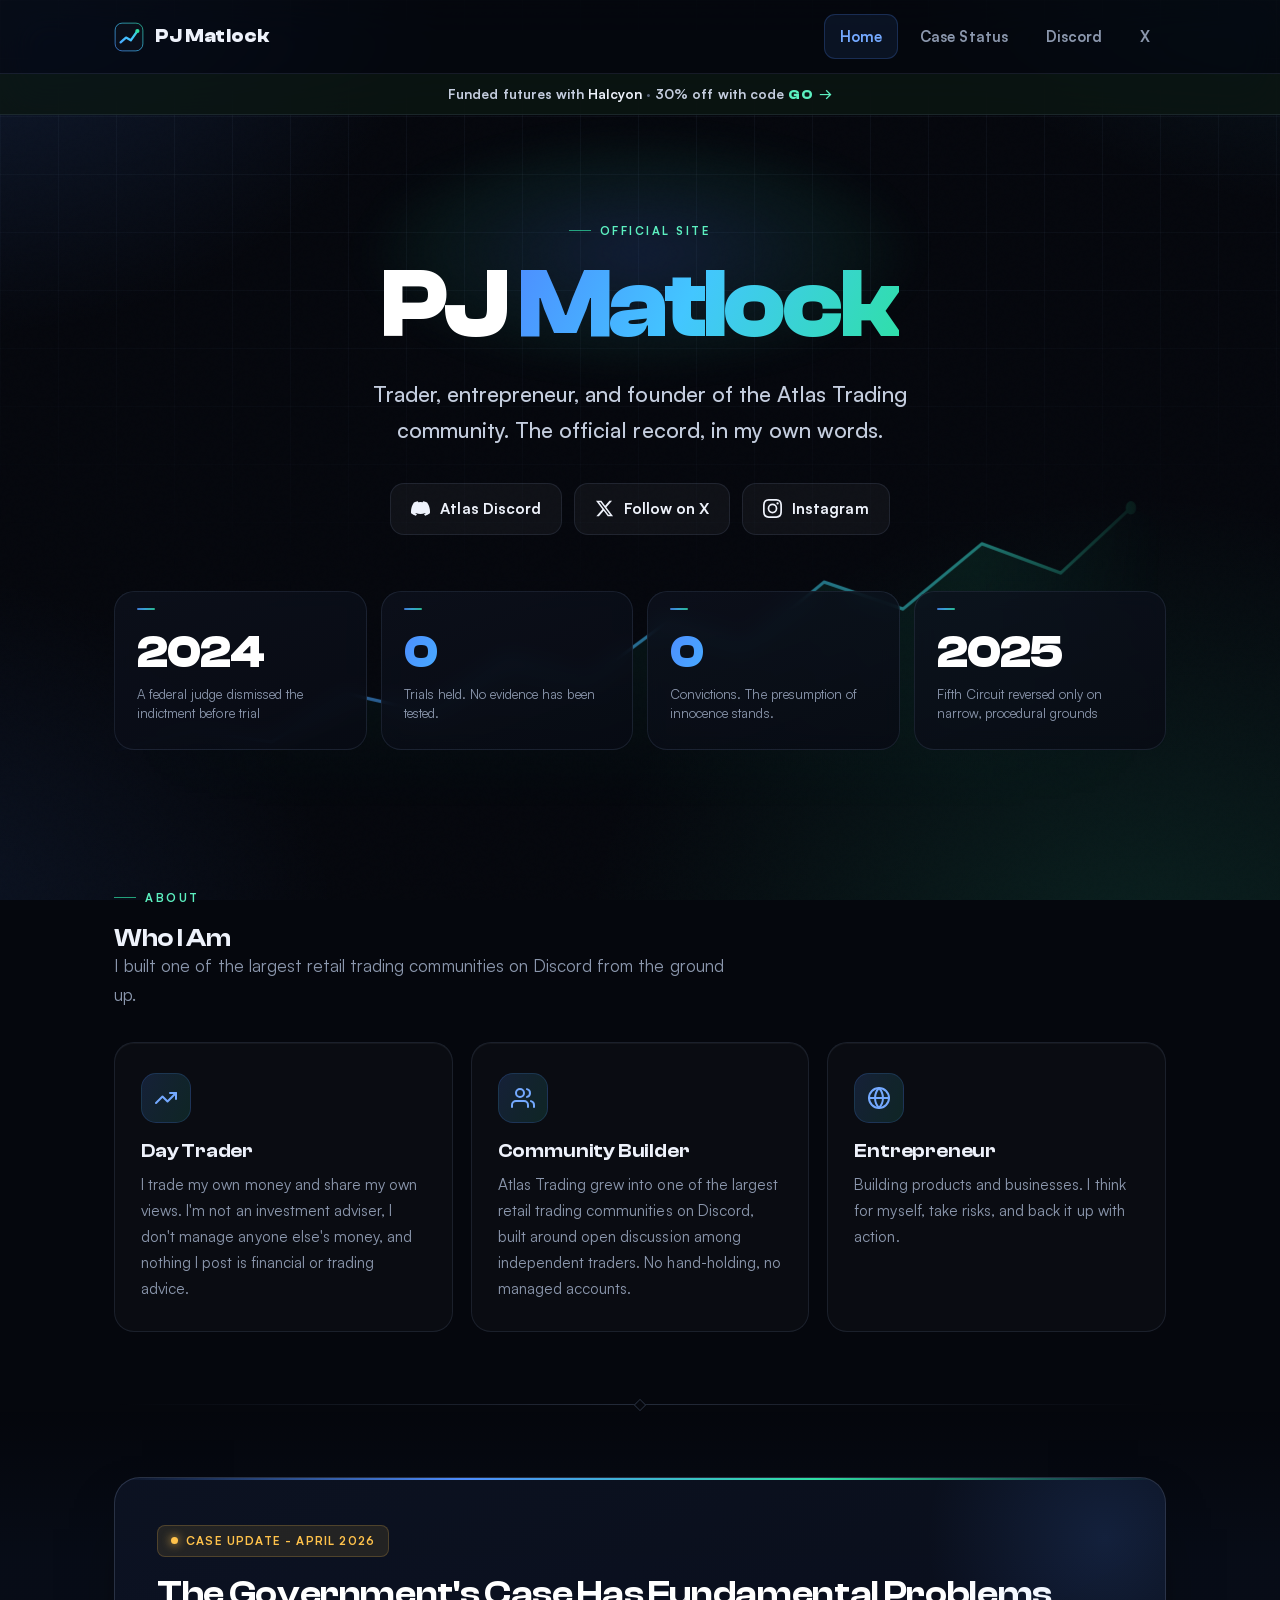
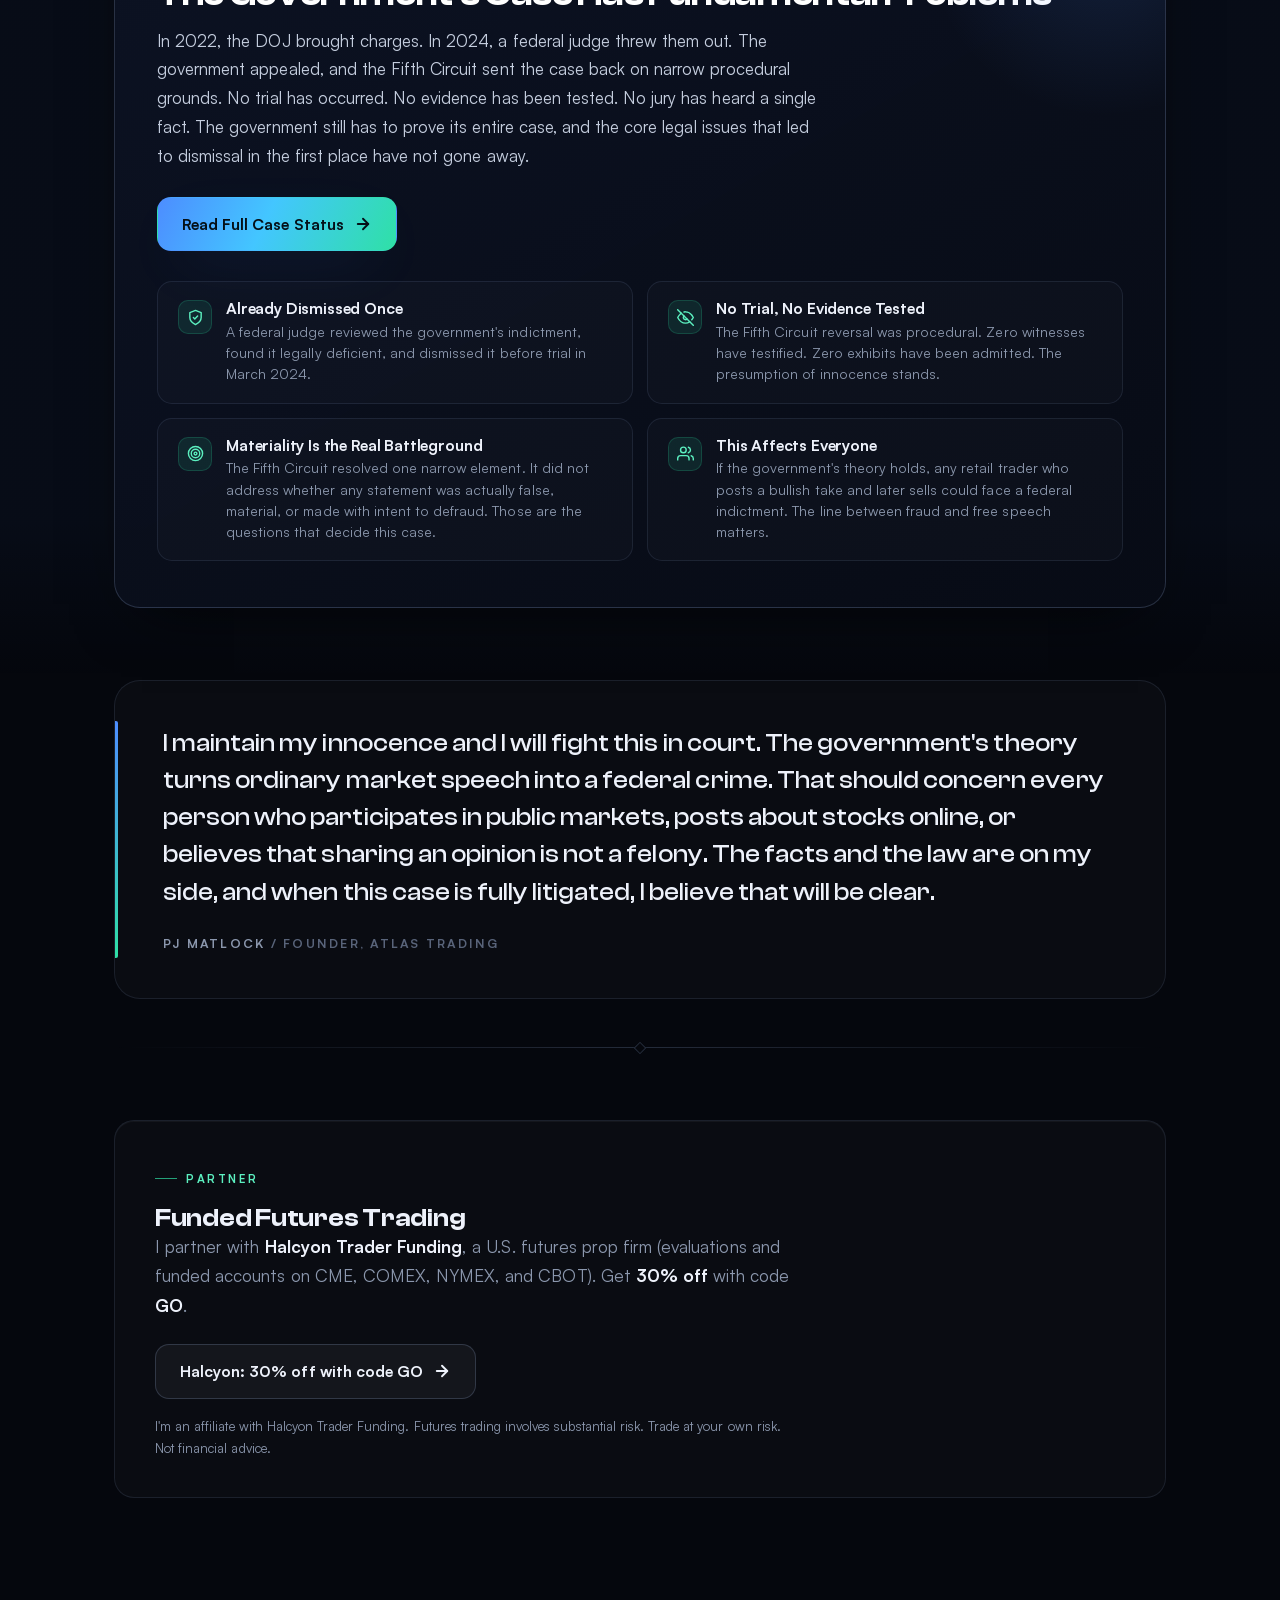
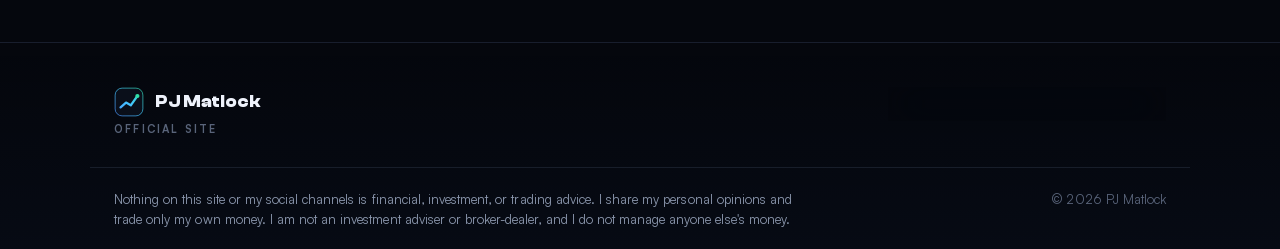
==== index.html @ 77986e7f "Polish pass: self-hosted everything, print/a11y/SEO fixes, sharper visuals Visual: stat cards solid " ====
<!doctype html>
<html lang="en">
<head>
  <meta charset="utf-8" />
  <title>PJ Matlock - Trader, Entrepreneur, Atlas Trading Founder</title>
  <meta name="viewport" content="width=device-width, initial-scale=1" />
  <meta name="description" content="PJ Matlock is a trader, entrepreneur, and founder of the Atlas Trading community. Official site with case status updates, social links, and more." />
  <link rel="canonical" href="https://pjmatlock.com/" />
  <meta name="robots" content="index,follow,max-image-preview:large" />
  <meta name="theme-color" content="#05070d" />
  <meta name="color-scheme" content="dark" />

  <!-- Icons -->
  <link rel="icon" href="/assets/favicon.svg" type="image/svg+xml" />
  <link rel="icon" href="/assets/favicon-32.png" sizes="32x32" type="image/png" />
  <link rel="shortcut icon" href="/assets/favicon.ico" />
  <link rel="apple-touch-icon" href="/assets/apple-touch-icon.png" />
  <link rel="manifest" href="/site.webmanifest" />

  <!-- Open Graph -->
  <meta property="og:title" content="PJ Matlock - Official Site" />
  <meta property="og:description" content="Trader, entrepreneur, and founder of Atlas Trading. Official site with case updates and links." />
  <meta property="og:url" content="https://pjmatlock.com/" />
  <meta property="og:type" content="website" />
  <meta property="og:site_name" content="PJ Matlock Official" />
  <meta property="og:image" content="https://pjmatlock.com/assets/og.png" />
  <meta property="og:image:width" content="1200" />
  <meta property="og:image:height" content="630" />
  <meta property="og:image:alt" content="PJ Matlock - Trader, Entrepreneur, Atlas Trading Founder" />
  <meta name="twitter:card" content="summary_large_image" />
  <meta name="twitter:site" content="@pj_matlock" />
  <meta name="twitter:creator" content="@pj_matlock" />
  <meta name="twitter:title" content="PJ Matlock - Official Site" />
  <meta name="twitter:description" content="Trader, entrepreneur, and founder of Atlas Trading. Official site with case updates and links." />
  <meta name="twitter:image" content="https://pjmatlock.com/assets/og.png" />
  <meta name="twitter:image:alt" content="PJ Matlock - Trader, Entrepreneur, Atlas Trading Founder" />

  <!-- Person -->
  <script type="application/ld+json">
  {
    "@context":"https://schema.org",
    "@type":"Person",
    "@id":"https://pjmatlock.com/#person",
    "name":"Perry \"PJ\" Matlock",
    "alternateName":["PJ Matlock","Perry Matlock"],
    "url":"https://pjmatlock.com/",
    "image":"https://pjmatlock.com/assets/og.png",
    "sameAs":[
      "https://x.com/pj_matlock",
      "https://www.instagram.com/pjmatlock/",
      "https://discord.gg/atlastrading"
    ],
    "description":"Trader, entrepreneur, and founder of the Atlas Trading community."
  }
  </script>

  <!-- WebSite -->
  <script type="application/ld+json">
  {
    "@context":"https://schema.org",
    "@type":"WebSite",
    "@id":"https://pjmatlock.com/#website",
    "url":"https://pjmatlock.com/",
    "name":"PJ Matlock",
    "publisher":{"@id":"https://pjmatlock.com/#person"}
  }
  </script>

  <link rel="preload" href="/assets/fonts/ClashDisplay-700.woff2" as="font" type="font/woff2" crossorigin />
  <link rel="preload" href="/assets/fonts/Satoshi-400.woff2" as="font" type="font/woff2" crossorigin />
  <link rel="stylesheet" href="/assets/site.css?v=20260701" />
  <script src="/assets/site.js?v=20260701" defer></script>
</head>
<body>
  <a class="skip-link" href="#main">Skip to content</a>
  <div class="bg" aria-hidden="true"></div>
  <div class="grain" aria-hidden="true"></div>

  <!-- Sticky header: nav + offer strip stay pinned on scroll -->
  <header class="site-header">
  <nav>
    <div class="nav-inner">
      <a href="/" class="nav-brand" aria-label="PJ Matlock home">
        <svg class="nav-mark" viewBox="0 0 100 100" aria-hidden="true">
          <defs><linearGradient id="nm" x1="0" y1="100" x2="100" y2="0" gradientUnits="userSpaceOnUse"><stop offset="0" stop-color="#4d8dff"/><stop offset=".5" stop-color="#43c6ff"/><stop offset="1" stop-color="#2fe0a6"/></linearGradient></defs>
          <rect x="3" y="3" width="94" height="94" rx="24" fill="#0a0f1a"/>
          <rect x="3.75" y="3.75" width="92.5" height="92.5" rx="23.25" fill="none" stroke="url(#nm)" stroke-width="2.5" opacity=".9"/>
          <polyline points="22,68 40,52 56,61 78,30" fill="none" stroke="url(#nm)" stroke-width="7.5" stroke-linecap="round" stroke-linejoin="round"/>
          <circle cx="78" cy="30" r="7" fill="#2fe0a6"/>
        </svg>
        PJ Matlock
      </a>
      <button class="nav-toggle" aria-label="Toggle menu" aria-expanded="false" aria-controls="navlinks">
        <svg aria-hidden="true" focusable="false" viewBox="0 0 24 24" fill="none" stroke="currentColor" stroke-width="2" stroke-linecap="round"><line x1="3" y1="6" x2="21" y2="6"/><line x1="3" y1="12" x2="21" y2="12"/><line x1="3" y1="18" x2="21" y2="18"/></svg>
      </button>
      <div class="nav-links" id="navlinks">
        <a href="/" class="nav-link active">Home</a>
        <a href="/case-status/" class="nav-link">Case Status</a>
        <a href="https://discord.gg/atlastrading" class="nav-link ext" target="_blank" rel="noopener">Discord</a>
        <a href="https://x.com/pj_matlock" class="nav-link ext" target="_blank" rel="me noopener">X</a>
      </div>
    </div>
  </nav>

  <!-- Homepage-only Halcyon offer strip -->
  <a class="promo-bar" href="/halcyon/" rel="sponsored noopener">
    Funded futures with <span class="pb-brand">Halcyon</span><span class="pb-dot" aria-hidden="true">&middot;</span>30% off with code <span class="pb-code">GO</span><span class="pb-arrow" aria-hidden="true">&rarr;</span>
  </a>
  </header>

  <main class="wrap" id="main">

    <!-- Hero -->
    <header class="hero">
      <svg class="hero-chart" viewBox="0 0 1200 320" preserveAspectRatio="none" aria-hidden="true">
        <defs>
          <linearGradient id="hl" x1="0" y1="0" x2="1200" y2="0" gradientUnits="userSpaceOnUse"><stop offset="0" stop-color="#4d8dff"/><stop offset=".55" stop-color="#43c6ff"/><stop offset="1" stop-color="#2fe0a6"/></linearGradient>
          <linearGradient id="hf" x1="0" y1="0" x2="0" y2="320" gradientUnits="userSpaceOnUse"><stop offset="0" stop-color="rgba(47,224,166,.22)"/><stop offset="1" stop-color="rgba(47,224,166,0)"/></linearGradient>
        </defs>
        <path class="area" d="M0,262 L90,244 L180,254 L270,212 L360,228 L450,182 L540,200 L630,148 L720,170 L810,112 L900,136 L990,78 L1080,104 L1160,46 L1200,60 L1200,320 L0,320 Z" fill="url(#hf)"/>
        <path class="line" pathLength="1" d="M0,262 L90,244 L180,254 L270,212 L360,228 L450,182 L540,200 L630,148 L720,170 L810,112 L900,136 L990,78 L1080,104 L1160,46" fill="none" stroke="url(#hl)" stroke-width="3" stroke-linejoin="round" stroke-linecap="round"/>
        <circle class="pt-ring" cx="1160" cy="46" r="6" fill="none" stroke="#2fe0a6" stroke-width="2"/>
        <circle class="pt" cx="1160" cy="46" r="6" fill="#2fe0a6"/>
      </svg>
      <div class="reveal in">
        <div class="eyebrow" style="justify-content:center">Official Site</div>
        <h1>PJ <span class="grad-text">Matlock</span></h1>
        <p class="tagline">Trader, entrepreneur, and founder of the Atlas Trading community. The official record, in my own words.</p>
        <div class="social-row">
          <a class="pill discord" href="https://discord.gg/atlastrading" target="_blank" rel="noopener">
            <svg aria-hidden="true" focusable="false" viewBox="0 0 24 24" fill="currentColor"><path d="M20.317 4.37a19.791 19.791 0 0 0-4.885-1.515.074.074 0 0 0-.079.037c-.21.375-.444.864-.608 1.25a18.27 18.27 0 0 0-5.487 0 12.64 12.64 0 0 0-.617-1.25.077.077 0 0 0-.079-.037A19.736 19.736 0 0 0 3.677 4.37a.07.07 0 0 0-.032.027C.533 9.046-.32 13.58.099 18.057a.082.082 0 0 0 .031.057 19.9 19.9 0 0 0 5.993 3.03.078.078 0 0 0 .084-.028 14.09 14.09 0 0 0 1.226-1.994.076.076 0 0 0-.041-.106 13.107 13.107 0 0 1-1.872-.892.077.077 0 0 1-.008-.128 10.2 10.2 0 0 0 .372-.292.074.074 0 0 1 .077-.01c3.928 1.793 8.18 1.793 12.062 0a.074.074 0 0 1 .078.01c.12.098.246.198.373.292a.077.077 0 0 1-.006.127 12.299 12.299 0 0 1-1.873.892.077.077 0 0 0-.041.107c.36.698.772 1.362 1.225 1.993a.076.076 0 0 0 .084.028 19.839 19.839 0 0 0 6.002-3.03.077.077 0 0 0 .032-.054c.5-5.177-.838-9.674-3.549-13.66a.061.061 0 0 0-.031-.03z"/></svg>
            Atlas Discord
          </a>
          <a class="pill x" href="https://x.com/pj_matlock" target="_blank" rel="me noopener">
            <svg aria-hidden="true" focusable="false" viewBox="0 0 24 24" fill="currentColor"><path d="M18.244 2.25h3.308l-7.227 8.26 8.502 11.24H16.17l-5.214-6.817L4.99 21.75H1.68l7.73-8.835L1.254 2.25H8.08l4.713 6.231zm-1.161 17.52h1.833L7.084 4.126H5.117z"/></svg>
            Follow on X
          </a>
          <a class="pill ig" href="https://www.instagram.com/pjmatlock/" target="_blank" rel="me noopener">
            <svg aria-hidden="true" focusable="false" viewBox="0 0 24 24" fill="currentColor"><path d="M12 2.163c3.204 0 3.584.012 4.85.07 3.252.148 4.771 1.691 4.919 4.919.058 1.265.069 1.645.069 4.849 0 3.205-.012 3.584-.069 4.849-.149 3.225-1.664 4.771-4.919 4.919-1.266.058-1.644.07-4.85.07-3.204 0-3.584-.012-4.849-.07-3.26-.149-4.771-1.699-4.919-4.92-.058-1.265-.07-1.644-.07-4.849 0-3.204.013-3.583.07-4.849.149-3.227 1.664-4.771 4.919-4.919 1.266-.057 1.645-.069 4.849-.069zM12 0C8.741 0 8.333.014 7.053.072 2.695.272.273 2.69.073 7.052.014 8.333 0 8.741 0 12c0 3.259.014 3.668.072 4.948.2 4.358 2.618 6.78 6.98 6.98C8.333 23.986 8.741 24 12 24c3.259 0 3.668-.014 4.948-.072 4.354-.2 6.782-2.618 6.979-6.98.059-1.28.073-1.689.073-4.948 0-3.259-.014-3.667-.072-4.947-.196-4.354-2.617-6.78-6.979-6.98C15.668.014 15.259 0 12 0zm0 5.838a6.162 6.162 0 1 0 0 12.324 6.162 6.162 0 0 0 0-12.324zM12 16a4 4 0 1 1 0-8 4 4 0 0 1 0 8zm6.406-11.845a1.44 1.44 0 1 0 0 2.881 1.44 1.44 0 0 0 0-2.881z"/></svg>
            Instagram
          </a>
        </div>
      </div>

      <!-- Stat strip: case scoreboard, defense facts only.
           Deliberate emphasis system: years stay white (context),
           the two defense-win zeros carry the brand gradient. -->
      <div class="stats">
        <div class="stat reveal" data-delay="0"><div class="num">2024</div><div class="lbl">A federal judge dismissed the indictment before trial</div></div>
        <div class="stat reveal" data-delay=".08"><div class="num grad-text">0</div><div class="lbl">Trials held. No evidence has been tested.</div></div>
        <div class="stat reveal" data-delay=".16"><div class="num grad-text">0</div><div class="lbl">Convictions. The presumption of innocence stands.</div></div>
        <div class="stat reveal" data-delay=".24"><div class="num">2025</div><div class="lbl">Fifth Circuit reversed only on narrow, procedural grounds</div></div>
      </div>
    </header>

    <!-- About -->
    <section class="section">
      <div class="reveal">
        <div class="eyebrow">About</div>
        <h2>Who I Am</h2>
        <p class="section-desc">I built one of the largest retail trading communities on Discord from the ground up.</p>
      </div>
      <div class="feature-grid" style="margin-top:32px">
        <div class="card feature spot reveal" data-delay="0">
          <div class="ic"><svg aria-hidden="true" focusable="false" viewBox="0 0 24 24" fill="none" stroke="currentColor" stroke-width="2" stroke-linecap="round" stroke-linejoin="round"><polyline points="22 7 13.5 15.5 8.5 10.5 2 17"/><polyline points="16 7 22 7 22 13"/></svg></div>
          <h3>Day Trader</h3>
          <p>I trade my own money and share my own views. I'm not an investment adviser, I don't manage anyone else's money, and nothing I post is financial or trading advice.</p>
        </div>
        <div class="card feature spot reveal" data-delay=".1">
          <div class="ic"><svg aria-hidden="true" focusable="false" viewBox="0 0 24 24" fill="none" stroke="currentColor" stroke-width="2" stroke-linecap="round" stroke-linejoin="round"><path d="M17 21v-2a4 4 0 0 0-4-4H5a4 4 0 0 0-4 4v2"/><circle cx="9" cy="7" r="4"/><path d="M23 21v-2a4 4 0 0 0-3-3.87"/><path d="M16 3.13a4 4 0 0 1 0 7.75"/></svg></div>
          <h3>Community Builder</h3>
          <p>Atlas Trading grew into one of the largest retail trading communities on Discord, built around open discussion among independent traders. No hand-holding, no managed accounts.</p>
        </div>
        <div class="card feature spot reveal" data-delay=".2">
          <div class="ic"><svg aria-hidden="true" focusable="false" viewBox="0 0 24 24" fill="none" stroke="currentColor" stroke-width="2" stroke-linecap="round" stroke-linejoin="round"><circle cx="12" cy="12" r="10"/><line x1="2" y1="12" x2="22" y2="12"/><path d="M12 2a15.3 15.3 0 0 1 4 10 15.3 15.3 0 0 1-4 10 15.3 15.3 0 0 1-4-10 15.3 15.3 0 0 1 4-10z"/></svg></div>
          <h3>Entrepreneur</h3>
          <p>Building products and businesses. I think for myself, take risks, and back it up with action.</p>
        </div>
      </div>
    </section>

    <hr class="divider" />

    <!-- Case Overview -->
    <section class="section band">
      <div class="banner reveal">
        <div class="tag"><span class="dot"></span> Case Update - April 2026</div>
        <h2>The Government's Case Has Fundamental Problems</h2>
        <p>
          In 2022, the DOJ brought charges. In 2024, a federal judge threw them out. The government appealed, and the Fifth Circuit sent the case back on narrow procedural grounds. No trial has occurred. No evidence has been tested. No jury has heard a single fact. The government still has to prove its entire case, and the core legal issues that led to dismissal in the first place have not gone away.
        </p>
        <a href="/case-status/" class="btn btn-primary">
          Read Full Case Status
          <svg aria-hidden="true" focusable="false" viewBox="0 0 24 24" fill="none" stroke="currentColor" stroke-width="2.5" stroke-linecap="round" stroke-linejoin="round"><line x1="5" y1="12" x2="19" y2="12"/><polyline points="12 5 19 12 12 19"/></svg>
        </a>

        <div class="key-points">
          <div class="kp">
            <div class="ic"><svg aria-hidden="true" focusable="false" viewBox="0 0 24 24" fill="none" stroke="currentColor" stroke-width="2" stroke-linecap="round" stroke-linejoin="round"><path d="M12 22s8-4 8-10V5l-8-3-8 3v7c0 6 8 10 8 10z"/><polyline points="9 12 11 14 15 10"/></svg></div>
            <div>
              <h3>Already Dismissed Once</h3>
              <p>A federal judge reviewed the government's indictment, found it legally deficient, and dismissed it before trial in March 2024.</p>
            </div>
          </div>
          <div class="kp">
            <div class="ic"><svg aria-hidden="true" focusable="false" viewBox="0 0 24 24" fill="none" stroke="currentColor" stroke-width="2" stroke-linecap="round" stroke-linejoin="round"><path d="M17.94 17.94A10.07 10.07 0 0 1 12 20c-7 0-11-8-11-8a18.45 18.45 0 0 1 5.06-5.94"/><path d="M9.9 4.24A9.12 9.12 0 0 1 12 4c7 0 11 8 11 8a18.5 18.5 0 0 1-2.16 3.19"/><path d="M14.12 14.12a3 3 0 1 1-4.24-4.24"/><line x1="1" y1="1" x2="23" y2="23"/></svg></div>
            <div>
              <h3>No Trial, No Evidence Tested</h3>
              <p>The Fifth Circuit reversal was procedural. Zero witnesses have testified. Zero exhibits have been admitted. The presumption of innocence stands.</p>
            </div>
          </div>
          <div class="kp">
            <div class="ic"><svg aria-hidden="true" focusable="false" viewBox="0 0 24 24" fill="none" stroke="currentColor" stroke-width="2" stroke-linecap="round" stroke-linejoin="round"><circle cx="12" cy="12" r="10"/><circle cx="12" cy="12" r="6"/><circle cx="12" cy="12" r="2"/></svg></div>
            <div>
              <h3>Materiality Is the Real Battleground</h3>
              <p>The Fifth Circuit resolved one narrow element. It did not address whether any statement was actually false, material, or made with intent to defraud. Those are the questions that decide this case.</p>
            </div>
          </div>
          <div class="kp">
            <div class="ic"><svg aria-hidden="true" focusable="false" viewBox="0 0 24 24" fill="none" stroke="currentColor" stroke-width="2" stroke-linecap="round" stroke-linejoin="round"><path d="M17 21v-2a4 4 0 0 0-4-4H5a4 4 0 0 0-4 4v2"/><circle cx="9" cy="7" r="4"/><path d="M23 21v-2a4 4 0 0 0-3-3.87"/><path d="M16 3.13a4 4 0 0 1 0 7.75"/></svg></div>
            <div>
              <h3>This Affects Everyone</h3>
              <p>If the government's theory holds, any retail trader who posts a bullish take and later sells could face a federal indictment. The line between fraud and free speech matters.</p>
            </div>
          </div>
        </div>
      </div>
    </section>

    <!-- Statement -->
    <section class="section tight" style="padding-top:0">
      <div class="quote reveal">
        <p>
          I maintain my innocence and I will fight this in court. The government's theory turns ordinary market speech into a federal crime. That should concern every person who participates in public markets, posts about stocks online, or believes that sharing an opinion is not a felony. The facts and the law are on my side, and when this case is fully litigated, I believe that will be clear.
        </p>
        <div class="attrib">PJ Matlock <span style="color:var(--dim)">/ Founder, Atlas Trading</span></div>
      </div>
    </section>

    <hr class="divider" />

    <!-- Funded futures trading (affiliate, code GO) -->
    <section class="section" aria-label="Funded futures trading">
      <div class="card partner-card reveal">
        <div class="eyebrow">Partner</div>
        <h2>Funded Futures Trading</h2>
        <p class="section-desc">I partner with <strong>Halcyon Trader Funding</strong>, a U.S. futures prop firm (evaluations and funded accounts on CME, COMEX, NYMEX, and CBOT). Get <strong>30% off</strong> with code <strong>GO</strong>.</p>
        <p style="margin-top:24px"><a class="btn btn-glass" href="/halcyon/">Halcyon: 30% off with code GO <svg aria-hidden="true" focusable="false" viewBox="0 0 24 24" fill="none" stroke="currentColor" stroke-width="2.5" stroke-linecap="round" stroke-linejoin="round"><line x1="5" y1="12" x2="19" y2="12"/><polyline points="12 5 19 12 12 19"/></svg></a></p>
        <p style="margin-top:16px;font-size:.82rem;color:var(--muted);max-width:640px;">I'm an affiliate with Halcyon Trader Funding. Futures trading involves substantial risk. Trade at your own risk. Not financial advice.</p>
      </div>
    </section>

  </main>

  <!-- Footer -->
  <footer>
    <div class="wrap foot-grid">
      <div>
        <div class="foot-brand">
          <svg class="nav-mark" viewBox="0 0 100 100" aria-hidden="true">
            <defs><linearGradient id="nmf" x1="0" y1="100" x2="100" y2="0" gradientUnits="userSpaceOnUse"><stop offset="0" stop-color="#4d8dff"/><stop offset=".5" stop-color="#43c6ff"/><stop offset="1" stop-color="#2fe0a6"/></linearGradient></defs>
            <rect x="3" y="3" width="94" height="94" rx="24" fill="#0a0f1a"/>
            <rect x="3.75" y="3.75" width="92.5" height="92.5" rx="23.25" fill="none" stroke="url(#nmf)" stroke-width="2.5" opacity=".9"/>
            <polyline points="22,68 40,52 56,61 78,30" fill="none" stroke="url(#nmf)" stroke-width="7.5" stroke-linecap="round" stroke-linejoin="round"/>
            <circle cx="78" cy="30" r="7" fill="#2fe0a6"/>
          </svg>
          PJ Matlock
        </div>
        <div class="foot-note">Official Site</div>
      </div>
      <nav class="foot-links" aria-label="Footer">
        <a href="/case-status/">Case Status</a>
        <a href="https://discord.gg/atlastrading" target="_blank" rel="noopener">Discord</a>
        <a href="https://x.com/pj_matlock" target="_blank" rel="me noopener">X</a>
        <a href="https://www.instagram.com/pjmatlock/" target="_blank" rel="me noopener">Instagram</a>
      </nav>
    </div>
    <div class="wrap foot-bottom">
      <div class="foot-disclaimer">
        Nothing on this site or my social channels is financial, investment, or trading advice. I share my personal opinions and trade only my own money. I am not an investment adviser or broker-dealer, and I do not manage anyone else's money.
      </div>
      <div>&copy; <span class="yr">2026</span> PJ Matlock</div>
    </div>
  </footer>
</body>
</html>
---- assets/site.css ----
/* ============================================================
   PJ Matlock - shared design system
   Premium fintech, dark, graphic-driven. Zero third-party deps:
   type is self-hosted (Fontshare-licensed Clash Display/Satoshi).
   All motion is GPU-cheap and reduced-motion aware. Single
   source of truth for all three pages.
   ============================================================ */

/* Self-hosted type (was Fontshare CDN; license permits self-hosting) */
@font-face { font-family: "Clash Display"; src: url("/assets/fonts/ClashDisplay-500.woff2") format("woff2"); font-weight: 500; font-style: normal; font-display: swap; }
@font-face { font-family: "Clash Display"; src: url("/assets/fonts/ClashDisplay-600.woff2") format("woff2"); font-weight: 600; font-style: normal; font-display: swap; }
@font-face { font-family: "Clash Display"; src: url("/assets/fonts/ClashDisplay-700.woff2") format("woff2"); font-weight: 700; font-style: normal; font-display: swap; }
@font-face { font-family: "Satoshi"; src: url("/assets/fonts/Satoshi-400.woff2") format("woff2"); font-weight: 400; font-style: normal; font-display: swap; }
@font-face { font-family: "Satoshi"; src: url("/assets/fonts/Satoshi-500.woff2") format("woff2"); font-weight: 500; font-style: normal; font-display: swap; }
@font-face { font-family: "Satoshi"; src: url("/assets/fonts/Satoshi-700.woff2") format("woff2"); font-weight: 700; font-style: normal; font-display: swap; }
/* Metric-tuned local fallbacks so the swap doesn't reflow the hero */
@font-face { font-family: "Clash Display Fallback"; src: local("Arial"); size-adjust: 97%; ascent-override: 94%; descent-override: 22%; line-gap-override: 0%; }
@font-face { font-family: "Satoshi Fallback"; src: local("Arial"); size-adjust: 100%; ascent-override: 100%; descent-override: 25%; line-gap-override: 0%; }

:root {
  color-scheme: dark;

  /* Surfaces */
  --bg:            #05070d;
  --bg-2:          #080b15;
  --panel:         rgba(255, 255, 255, .025);
  --panel-2:       rgba(255, 255, 255, .045);
  --panel-hi:      rgba(255, 255, 255, .07);
  --hairline:      rgba(150, 175, 220, .12);
  --hairline-2:    rgba(150, 175, 220, .22);

  /* Ink */
  --ink:           #eef2fb;
  --ink-soft:      #c4cdde;
  --muted:         #8b97ad;
  --dim:           #59647a;

  /* Accents */
  --blue:          #4d8dff;
  --blue-bright:   #74a9ff;
  --green:         #2fe0a6;
  --green-bright:  #5cf0c0;
  --amber:         #ffc24b;
  --red:           #ff7d7d;

  /* Brand gradient */
  --grad:          linear-gradient(115deg, #4d8dff 0%, #43c6ff 45%, #2fe0a6 100%);
  --grad-soft:     linear-gradient(115deg, rgba(77,141,255,.16), rgba(47,224,166,.12));

  /* Type */
  --font-display:  "Clash Display", "Clash Display Fallback", ui-sans-serif, system-ui, sans-serif;
  --font-body:     "Satoshi", "Satoshi Fallback", ui-sans-serif, system-ui, -apple-system, "Segoe UI", Roboto, Helvetica, Arial, sans-serif;

  /* Geometry */
  --radius:        20px;
  --radius-lg:     26px;
  --maxw:          1100px;
  --maxw-read:     880px;

  /* Shadows */
  --shadow:        0 24px 60px -28px rgba(0, 0, 0, .85);
  --shadow-blue:   0 20px 60px -24px rgba(77, 141, 255, .45);
}

* { box-sizing: border-box; margin: 0; padding: 0; }
html { scroll-behavior: smooth; -webkit-text-size-adjust: 100%; }

body {
  color: var(--ink-soft);
  background: var(--bg);
  font-family: var(--font-body);
  font-size: 17px;
  line-height: 1.7;
  letter-spacing: .002em;
  overflow-x: hidden;
  text-rendering: optimizeLegibility;
  -webkit-font-smoothing: antialiased;
  -moz-osx-font-smoothing: grayscale;
}

a { color: var(--blue-bright); text-decoration: none; }
a:hover { text-decoration: underline; }
/* In running text, links must be identifiable without relying on color alone */
main a:not([class]) { text-decoration: underline; text-decoration-color: rgba(116, 169, 255, .45); text-underline-offset: 3px; }
main a:not([class]):hover { text-decoration-color: var(--blue-bright); }

/* Visible keyboard focus on the dark theme */
:focus-visible { outline: 2px solid var(--blue-bright); outline-offset: 3px; border-radius: 4px; }
[id] { scroll-margin-top: 96px; }

/* Skip link: hidden until focused */
.skip-link {
  position: fixed; top: 10px; left: 10px; z-index: 500;
  padding: 10px 16px; border-radius: 11px; font-weight: 700; font-size: .9rem;
  color: var(--ink); background: var(--bg-2); border: 1px solid var(--hairline-2);
  transform: translateY(-200%); transition: transform .15s ease;
}
.skip-link:focus { transform: none; text-decoration: none; }
strong { color: var(--ink); font-weight: 700; }
em { color: var(--ink-soft); }
::selection { background: rgba(77, 141, 255, .3); color: #fff; }

/* ----------------------------------------------------------------
   Ambient background: drifting mesh + data grid + grain
   ---------------------------------------------------------------- */
.bg { position: fixed; inset: 0; z-index: -2; pointer-events: none; overflow: hidden; background: var(--bg); }
.bg::before {
  content: ''; position: absolute; inset: -20%;
  background:
    radial-gradient(40% 50% at 12% 6%,  rgba(77, 141, 255, .20), transparent 70%),
    radial-gradient(38% 45% at 88% 0%,  rgba(67, 198, 255, .14), transparent 68%),
    radial-gradient(45% 55% at 78% 92%, rgba(47, 224, 166, .12), transparent 70%),
    radial-gradient(35% 40% at 8%  88%, rgba(77, 141, 255, .10), transparent 72%);
  animation: drift 34s ease-in-out infinite alternate;
}
.bg::after {
  /* perspective data grid, masked to fade at edges */
  content: ''; position: absolute; inset: 0;
  background-image:
    linear-gradient(rgba(150, 180, 230, .05) 1px, transparent 1px),
    linear-gradient(90deg, rgba(150, 180, 230, .05) 1px, transparent 1px);
  background-size: 58px 58px;
  -webkit-mask-image: radial-gradient(120% 90% at 50% 0%, #000 35%, transparent 78%);
          mask-image: radial-gradient(120% 90% at 50% 0%, #000 35%, transparent 78%);
}
.grain {
  position: fixed; inset: 0; z-index: -1; pointer-events: none; opacity: .5; mix-blend-mode: overlay;
  background: url("data:image/svg+xml,%3Csvg viewBox='0 0 256 256' xmlns='http://www.w3.org/2000/svg'%3E%3Cfilter id='n'%3E%3CfeTurbulence type='fractalNoise' baseFrequency='0.9' numOctaves='4' stitchTiles='stitch'/%3E%3C/filter%3E%3Crect width='100%25' height='100%25' filter='url(%23n)' opacity='0.045'/%3E%3C/svg%3E");
}
@keyframes drift {
  0%   { transform: translate3d(0, 0, 0) scale(1); }
  100% { transform: translate3d(-3%, 2%, 0) scale(1.08); }
}

/* ----------------------------------------------------------------
   Layout
   ---------------------------------------------------------------- */
.wrap { max-width: var(--maxw); margin: 0 auto; padding: 0 24px; }
.wrap.read { max-width: var(--maxw-read); }
.section { padding: 72px 0; }
.section.tight { padding: 48px 0; }
/* Full-bleed tinted band to break the section metronome */
.band { position: relative; }
.band::before {
  content: ''; position: absolute; inset: 0 -50vw; pointer-events: none;
  background: linear-gradient(180deg, transparent, rgba(77, 141, 255, .045) 18%, rgba(77, 141, 255, .045) 82%, transparent);
}
.divider { position: relative; overflow: visible; border: none; height: 1px; background: linear-gradient(90deg, transparent, var(--hairline-2), transparent); }
.divider::after {
  content: ''; position: absolute; left: 50%; top: 50%; width: 7px; height: 7px;
  transform: translate(-50%, -50%) rotate(45deg);
  background: var(--bg); border: 1px solid var(--hairline-2);
}

.eyebrow {
  display: inline-flex; align-items: center; gap: 9px;
  font-size: .72rem; font-weight: 700; letter-spacing: .22em; text-transform: uppercase;
  color: var(--green-bright); margin-bottom: 16px;
}
.eyebrow::before { content: ''; width: 22px; height: 1px; background: var(--green); opacity: .7; }

h1, h2, h3, h4 { font-family: var(--font-display); color: var(--ink); font-weight: 600; line-height: 1.08; letter-spacing: -.01em; }
h1, h2 { text-wrap: balance; }
.section > h2, .section-head h2 { font-size: clamp(1.9rem, 4vw, 2.7rem); margin-bottom: 14px; }
.section-desc { color: var(--muted); font-size: 1.08rem; max-width: 620px; }

.grad-text {
  background: var(--grad); -webkit-background-clip: text; background-clip: text;
  -webkit-text-fill-color: transparent; color: transparent;
}

/* ----------------------------------------------------------------
   Navigation
   ---------------------------------------------------------------- */
nav {
  position: sticky; top: 0; z-index: 200;
  backdrop-filter: blur(22px) saturate(1.5);
  -webkit-backdrop-filter: blur(22px) saturate(1.5);
  background: rgba(5, 7, 13, .72);
  border-bottom: 1px solid var(--hairline);
}
.nav-inner {
  max-width: var(--maxw); margin: 0 auto; padding: 14px 24px;
  display: flex; align-items: center; justify-content: space-between; gap: 16px;
}
.nav-brand {
  display: inline-flex; align-items: center; gap: 11px;
  font-family: var(--font-display); font-weight: 700; font-size: 1.18rem;
  color: var(--ink); letter-spacing: .005em; text-decoration: none;
}
.nav-brand:hover { text-decoration: none; }
.nav-mark { width: 30px; height: 30px; flex-shrink: 0; display: block; }

/* Sticky header: nav + offer strip stay pinned together on scroll.
   One backdrop blur at the wrapper (blurring nav + strip separately
   doubled the per-frame GPU cost); children keep their tints only. */
.site-header { position: sticky; top: 0; z-index: 300; backdrop-filter: blur(22px) saturate(1.5); -webkit-backdrop-filter: blur(22px) saturate(1.5); }
.site-header nav { position: static; backdrop-filter: none; -webkit-backdrop-filter: none; }
.site-header .promo-bar { backdrop-filter: none; -webkit-backdrop-filter: none; }

/* Homepage-only offer strip under the nav bar */
.promo-bar {
  display: block; text-align: center; text-decoration: none;
  padding: 10px 16px; font-size: .85rem; font-weight: 600; line-height: 1.4;
  color: var(--ink-soft);
  background: rgba(11, 22, 18, .82);
  backdrop-filter: blur(20px) saturate(1.4);
  -webkit-backdrop-filter: blur(20px) saturate(1.4);
  border-bottom: 1px solid var(--hairline);
  transition: background .2s, color .2s;
}
.promo-bar:hover { text-decoration: none; background: rgba(17, 33, 27, .9); color: var(--ink); }
.promo-bar .pb-brand { color: var(--ink); font-weight: 700; }
.promo-bar .pb-dot { color: var(--dim); margin: 0 4px; }
.promo-bar .pb-code { font-family: var(--font-display); font-weight: 700; color: var(--green-bright); letter-spacing: .1em; }
.promo-bar .pb-arrow { color: var(--green-bright); margin-left: 4px; }
/* Keep the pinned strip to a single compact line on phones */
@media (max-width: 720px) {
  .promo-bar { padding: 8px 10px; font-size: .74rem; letter-spacing: -.005em; }
  .promo-bar .pb-dot { margin: 0 3px; }
}
.nav-links { display: flex; align-items: center; gap: 6px; }
.nav-link {
  text-decoration: none; font-weight: 600; font-size: .92rem;
  padding: 9px 15px; border-radius: 11px; color: var(--muted);
  border: 1px solid transparent; transition: color .16s, background .16s, border-color .16s;
}
.nav-link:hover { color: var(--ink); background: var(--panel-2); text-decoration: none; }
.nav-link.active { color: var(--blue-bright); background: rgba(77, 141, 255, .09); border-color: rgba(77, 141, 255, .22); }
.nav-link.ext { color: var(--muted); }
.nav-toggle { display: none; background: none; border: 1px solid var(--hairline); border-radius: 11px; padding: 8px; cursor: pointer; color: var(--ink); }
.nav-toggle svg { width: 22px; height: 22px; display: block; }

@media (max-width: 720px) {
  .nav-toggle { display: inline-flex; }
  .nav-links {
    position: absolute; top: calc(100% + 1px); left: 0; right: 0;
    flex-direction: column; align-items: stretch; gap: 4px; padding: 12px 16px 16px;
    background: rgba(7, 10, 18, .97); border-bottom: 1px solid var(--hairline);
    backdrop-filter: blur(22px); -webkit-backdrop-filter: blur(22px);
    transform: translateY(-12px); opacity: 0; visibility: hidden; pointer-events: none;
    transition: transform .2s, opacity .2s, visibility .2s;
  }
  .nav-links.open { transform: translateY(0); opacity: 1; visibility: visible; pointer-events: auto; }
  .nav-link { padding: 12px 14px; font-size: 1rem; }
}

/* ----------------------------------------------------------------
   Buttons
   ---------------------------------------------------------------- */
.btn {
  display: inline-flex; align-items: center; gap: 10px;
  padding: 13px 24px; border-radius: 14px; font-family: var(--font-body);
  font-weight: 700; font-size: .98rem; text-decoration: none; cursor: pointer;
  border: 1px solid transparent; transition: transform .16s ease, box-shadow .2s ease, background .2s, border-color .2s;
}
.btn:hover { text-decoration: none; transform: translateY(-2px); }
.btn svg { width: 18px; height: 18px; flex-shrink: 0; }
.btn-primary { color: #051018; background: var(--grad); box-shadow: var(--shadow-blue); }
.btn-primary:hover { box-shadow: 0 26px 70px -22px rgba(67, 198, 255, .6); }
.btn-glass { color: var(--ink); background: var(--panel-2); border-color: var(--hairline-2); }
.btn-glass:hover { background: var(--panel-hi); border-color: rgba(77, 141, 255, .35); }

/* Social pills */
.social-row { display: flex; gap: 12px; flex-wrap: wrap; }
.pill {
  display: inline-flex; align-items: center; gap: 10px;
  padding: 12px 20px; border-radius: 14px; font-weight: 600; font-size: .95rem;
  text-decoration: none; color: var(--ink); position: relative;
  background: var(--panel-2); border: 1px solid var(--hairline);
  transition: transform .16s ease, box-shadow .2s, border-color .2s, background .2s;
}
.pill:hover { transform: translateY(-3px); text-decoration: none; background: var(--panel-hi); box-shadow: var(--shadow); }
.pill svg { width: 19px; height: 19px; flex-shrink: 0; }
.pill.discord:hover { border-color: rgba(114, 137, 255, .5); color: #c2ccff; }
.pill.x:hover       { border-color: rgba(220, 230, 245, .45); }
.pill.ig:hover      { border-color: rgba(225, 110, 170, .5); color: #f5b9d6; }

/* ----------------------------------------------------------------
   Hero (home)
   ---------------------------------------------------------------- */
.hero { position: relative; padding: 96px 0 56px; text-align: center; }
/* Contained glow staging the wordmark */
.hero::before {
  content: ''; position: absolute; top: 12px; left: 50%; transform: translateX(-50%);
  width: min(760px, 92%); height: 300px; z-index: -1; pointer-events: none;
  background: radial-gradient(50% 55% at 50% 42%, rgba(77, 141, 255, .17), rgba(47, 224, 166, .06) 55%, transparent 75%);
  filter: blur(14px);
}
.hero-chart {
  position: absolute; left: 0; right: 0; bottom: -10px; width: 100%; height: 360px;
  z-index: -1; opacity: .55; pointer-events: none;
  -webkit-mask-image: linear-gradient(90deg, transparent, #000 18%, #000 82%, transparent);
          mask-image: linear-gradient(90deg, transparent, #000 18%, #000 82%, transparent);
}
.hero h1 {
  font-size: clamp(3rem, 10vw, 6.2rem); font-weight: 700; line-height: .98;
  letter-spacing: -.03em; color: #fff; margin-bottom: 22px;
}
.hero .tagline {
  font-size: clamp(1.05rem, 2.4vw, 1.35rem); color: var(--ink-soft);
  max-width: 560px; margin: 0 auto 34px; font-weight: 500;
  text-wrap: balance;
}
.hero .social-row { justify-content: center; }
.hero-chart .area { opacity: 0; animation: hc-fade 1.6s ease-out 1.1s forwards; }
.hero-chart .line { stroke-dasharray: 1; stroke-dashoffset: 1; animation: hc-draw 2.4s cubic-bezier(.4, 0, .2, 1) .2s forwards; }
.hero-chart .pt { opacity: 0; transform-box: fill-box; transform-origin: center; animation: hc-fade .5s ease-out 2.1s forwards; }
.hero-chart .pt-ring { opacity: 0; transform-box: fill-box; transform-origin: center; animation: hc-pulse 2.6s ease-in-out 2.3s infinite; }
@keyframes hc-draw  { to { stroke-dashoffset: 0; } }
@keyframes hc-fade  { to { opacity: 1; } }
@keyframes hc-pulse { 0% { opacity: .5; transform: scale(1); } 70% { opacity: 0; transform: scale(3); } 100% { opacity: 0; transform: scale(3); } }

/* Stat strip */
.stats {
  display: grid; grid-template-columns: repeat(4, 1fr); gap: 14px; margin-top: 56px;
}
.stat {
  position: relative; padding: 26px 22px; border-radius: var(--radius);
  background: linear-gradient(160deg, rgba(13, 18, 30, .78), rgba(8, 11, 20, .86));
  backdrop-filter: blur(10px); -webkit-backdrop-filter: blur(10px);
  border: 1px solid var(--hairline); overflow: hidden;
  text-align: left;
}
.stat::before {
  content: ''; position: absolute; top: 16px; left: 22px; width: 18px; height: 2px;
  background: var(--grad); border-radius: 2px; opacity: .8;
}
.stat .num {
  font-family: var(--font-display); font-weight: 700; font-size: clamp(2.1rem, 4.5vw, 2.9rem);
  color: #fff; line-height: 1; letter-spacing: -.02em; font-variant-numeric: tabular-nums;
  margin-top: 12px;
}
.stat .num .grad-text { display: inline; }
.stat .lbl { margin-top: 9px; font-size: .82rem; color: var(--muted); line-height: 1.45; }
@media (max-width: 860px) {
  .stats { grid-template-columns: repeat(2, 1fr); gap: 10px; }
  .stat { padding: 18px 16px; }
  .stat::before { top: 12px; left: 16px; }
  .stat .num { font-size: clamp(1.7rem, 7vw, 2.2rem); margin-top: 10px; }
  .stat .lbl { font-size: .78rem; }
}

/* ----------------------------------------------------------------
   Glass cards + feature grid
   ---------------------------------------------------------------- */
.card {
  position: relative; border-radius: var(--radius);
  background: var(--panel); border: 1px solid var(--hairline);
  box-shadow: 0 1px 0 rgba(255, 255, 255, .04) inset;
  transition: transform .2s ease, border-color .2s, box-shadow .25s;
  overflow: hidden;
}
/* cursor spotlight */
.card.spot::after {
  content: ''; position: absolute; inset: 0; pointer-events: none; opacity: 0;
  background: radial-gradient(360px circle at var(--mx, 50%) var(--my, 0%), rgba(77, 141, 255, .14), transparent 60%);
  transition: opacity .3s;
}
.card.spot:hover::after { opacity: 1; }
.card:hover { transform: translateY(-3px); border-color: var(--hairline-2); box-shadow: var(--shadow); }

.feature-grid { display: grid; grid-template-columns: repeat(3, 1fr); gap: 18px; }
@media (max-width: 800px) { .feature-grid { grid-template-columns: 1fr; } }
.feature { padding: 30px 26px; }
.feature .ic {
  width: 50px; height: 50px; border-radius: 15px; margin-bottom: 18px;
  display: grid; place-items: center;
  background: var(--grad-soft); border: 1px solid rgba(77, 141, 255, .18);
}
.feature .ic svg { width: 24px; height: 24px; color: var(--blue-bright); }
.feature h3 { font-size: 1.2rem; margin-bottom: 9px; }
.feature p { color: var(--muted); font-size: .96rem; }

/* ----------------------------------------------------------------
   Case banner (home)
   ---------------------------------------------------------------- */
.banner {
  position: relative; border-radius: var(--radius-lg); padding: 46px 42px; overflow: hidden;
  background: linear-gradient(150deg, rgba(13, 20, 36, .9), rgba(8, 12, 22, .92));
  border: 1px solid var(--hairline-2); box-shadow: var(--shadow);
}
.banner::before {
  content: ''; position: absolute; top: 0; left: 0; right: 0; height: 2px;
  background: linear-gradient(90deg, transparent, var(--blue), var(--green), transparent);
}
.banner::after {
  content: ''; position: absolute; right: -120px; top: -120px; width: 360px; height: 360px; border-radius: 50%;
  background: radial-gradient(circle, rgba(77, 141, 255, .14), transparent 70%); pointer-events: none;
}
.tag {
  display: inline-flex; align-items: center; gap: 8px;
  font-size: .73rem; font-weight: 700; letter-spacing: .1em; text-transform: uppercase;
  padding: 5px 13px; border-radius: 8px; margin-bottom: 18px;
  color: var(--amber); background: rgba(255, 194, 75, .1); border: 1px solid rgba(255, 194, 75, .2);
}
.tag .dot { width: 7px; height: 7px; border-radius: 50%; background: var(--amber); box-shadow: 0 0 10px var(--amber); }
.banner h2 { font-size: clamp(1.6rem, 3.4vw, 2.2rem); color: #fff; margin-bottom: 14px; }
.banner > p { color: var(--ink-soft); font-size: 1.06rem; max-width: 660px; margin-bottom: 26px; }

.key-points { display: grid; grid-template-columns: 1fr 1fr; gap: 14px; margin-top: 30px; }
@media (max-width: 720px) { .key-points { grid-template-columns: 1fr; } }
.kp { display: flex; gap: 14px; align-items: flex-start; padding: 18px 20px; border-radius: 15px; background: rgba(255, 255, 255, .02); border: 1px solid var(--hairline); }
.kp .ic { flex-shrink: 0; width: 34px; height: 34px; border-radius: 10px; display: grid; place-items: center; background: rgba(47, 224, 166, .1); border: 1px solid rgba(47, 224, 166, .18); }
.kp .ic svg { width: 17px; height: 17px; color: var(--green-bright); }
.kp h3 { font-family: var(--font-body); font-size: .98rem; font-weight: 700; color: var(--ink); margin-bottom: 4px; }
.kp p { font-size: .88rem; color: var(--muted); line-height: 1.5; }

/* ----------------------------------------------------------------
   Quote / statement block: left-set, display type, gradient rule
   ---------------------------------------------------------------- */
.quote { position: relative; padding: 44px 48px; border-radius: var(--radius-lg); background: var(--panel); border: 1px solid var(--hairline); text-align: left; overflow: hidden; }
.quote::before { content: ''; position: absolute; top: 40px; bottom: 40px; left: 0; width: 3px; background: linear-gradient(180deg, var(--blue), var(--green)); border-radius: 0 2px 2px 0; }
.quote p { font-family: var(--font-display); font-size: clamp(1.2rem, 2.6vw, 1.55rem); color: var(--ink); max-width: none; margin: 0; line-height: 1.5; font-weight: 500; position: relative; }
.quote .attrib { margin-top: 22px; font-size: .78rem; font-weight: 700; letter-spacing: .18em; text-transform: uppercase; color: var(--muted); }
@media (max-width: 720px) { .quote { padding: 34px 28px; } }

/* ----------------------------------------------------------------
   Page header (interior pages)
   ---------------------------------------------------------------- */
.page-hdr { padding: 64px 0 24px; }
.back-link { display: flex; width: fit-content; align-items: center; gap: 7px; font-size: .9rem; font-weight: 600; color: var(--muted); margin-bottom: 18px; }
.back-link:hover { color: var(--blue-bright); text-decoration: none; }
.page-hdr h1 { font-size: clamp(2.2rem, 5.5vw, 3.4rem); color: #fff; margin-bottom: 10px; }
.page-hdr .case-id { color: var(--muted); font-size: .95rem; font-variant-numeric: tabular-nums; }

/* Status callout */
.status-callout {
  position: relative; padding: 26px 30px; border-radius: var(--radius); margin: 26px 0 52px; overflow: hidden;
  background: var(--grad-soft); border: 1px solid rgba(77, 141, 255, .2);
}
.status-callout .status-label { display: inline-flex; align-items: center; gap: 8px; font-size: .73rem; font-weight: 700; letter-spacing: .1em; text-transform: uppercase; padding: 4px 11px; border-radius: 7px; margin-bottom: 12px; color: var(--amber); background: rgba(255, 194, 75, .1); border: 1px solid rgba(255, 194, 75, .2); }
.status-callout .status-label .dot { width: 7px; height: 7px; border-radius: 50%; background: var(--amber); box-shadow: 0 0 10px var(--amber); animation: pulse 2.4s ease-in-out infinite; }
.status-callout p { color: var(--ink); font-size: 1.06rem; font-weight: 500; }
@keyframes pulse { 0%, 100% { opacity: 1; } 50% { opacity: .35; } }

/* ----------------------------------------------------------------
   Timeline (scroll-drawn)
   ---------------------------------------------------------------- */
.timeline h2 { font-size: clamp(1.5rem, 3vw, 2rem); margin-bottom: 30px; }
.tl-items { position: relative; padding-left: 40px; }
.tl-track { position: absolute; left: 8px; top: 10px; bottom: 10px; width: 2px; background: var(--hairline-2); border-radius: 2px; overflow: hidden; }
.tl-fill { position: absolute; inset: 0; background: linear-gradient(180deg, var(--green), var(--blue) 55%, var(--amber)); transform-origin: top; transform: scaleY(0); transition: transform .15s linear; }
.tl-item { position: relative; margin-bottom: 30px; }
.tl-item:last-child { margin-bottom: 0; }
.tl-dot { position: absolute; left: -40px; top: 4px; width: 18px; height: 18px; border-radius: 50%; background: var(--bg); border: 2px solid var(--blue); z-index: 1; transition: box-shadow .3s, border-color .3s; }
.tl-item.green .tl-dot { border-color: var(--green); }
.tl-item.amber .tl-dot { border-color: var(--amber); }
.tl-item.lit .tl-dot { box-shadow: 0 0 0 4px rgba(77, 141, 255, .12), 0 0 16px rgba(77, 141, 255, .5); }
.tl-item.green.lit .tl-dot { box-shadow: 0 0 0 4px rgba(47, 224, 166, .12), 0 0 16px rgba(47, 224, 166, .5); }
.tl-item.amber.lit .tl-dot { box-shadow: 0 0 0 4px rgba(255, 194, 75, .12), 0 0 16px rgba(255, 194, 75, .5); }
/* The live 'Case Pending' node gets a radar ping like the other live dots */
.tl-item.amber:last-child .tl-dot::after {
  content: ''; position: absolute; inset: -7px; border-radius: 50%;
  border: 2px solid rgba(255, 194, 75, .55);
  animation: tl-ping 2.6s cubic-bezier(0, 0, .2, 1) infinite;
}
@keyframes tl-ping {
  0% { transform: scale(.6); opacity: .9; }
  80%, 100% { transform: scale(1.5); opacity: 0; }
}
.tl-card { padding: 20px 24px; border-radius: 16px; background: var(--panel); border: 1px solid var(--hairline); transition: border-color .2s, transform .2s; }
.tl-item:hover .tl-card { border-color: var(--hairline-2); transform: translateX(3px); }
.tl-date { font-size: .82rem; font-weight: 700; color: var(--blue-bright); text-transform: uppercase; letter-spacing: .06em; margin-bottom: 5px; font-variant-numeric: tabular-nums; }
.tl-item.green .tl-date { color: var(--green-bright); }
.tl-item.amber .tl-date { color: var(--amber); }
.tl-title { font-family: var(--font-display); font-size: 1.15rem; font-weight: 600; color: var(--ink); margin-bottom: 6px; }
.tl-desc { color: var(--muted); font-size: .96rem; }

/* ----------------------------------------------------------------
   Content sections / callouts / problems
   ---------------------------------------------------------------- */
.content-section { margin-bottom: 52px; }
.content-section > h2 { font-size: clamp(1.4rem, 3vw, 1.9rem); margin-bottom: 18px; padding-bottom: 14px; border-bottom: 1px solid var(--hairline); }
.content-section p { margin-bottom: 16px; color: var(--ink-soft); }
.content-section p:last-child { margin-bottom: 0; }

.callout { padding: 26px 30px; border-radius: 18px; margin: 26px 0; background: var(--panel); border: 1px solid var(--hairline); border-left: 3px solid var(--blue); }
.callout.green { border-left-color: var(--green); }
.callout h3 { font-family: var(--font-display); font-size: 1.15rem; margin-bottom: 12px; }
.callout p { color: var(--muted); font-size: .98rem; margin-bottom: 12px; }
.callout p:last-child { margin-bottom: 0; }
.callout ul { padding-left: 1.3rem; margin: 10px 0; }
.callout li { color: var(--muted); font-size: .98rem; margin-bottom: 8px; }
.callout li::marker { color: var(--blue); }

.grid-2 { display: grid; grid-template-columns: 1fr 1fr; gap: 18px; margin: 26px 0; }
@media (max-width: 720px) { .grid-2 { grid-template-columns: 1fr; } }
.problem { padding: 28px 26px; }
.problem .num { display: inline-block; font-size: .72rem; font-weight: 800; letter-spacing: .12em; text-transform: uppercase; padding: 4px 10px; border-radius: 7px; margin-bottom: 14px; color: var(--blue-bright); background: rgba(77, 141, 255, .1); border: 1px solid rgba(77, 141, 255, .18); }
.problem h3 { font-family: var(--font-display); font-size: 1.15rem; margin-bottom: 10px; }
.problem p { color: var(--muted); font-size: .94rem; margin-bottom: 10px; }
.problem p:last-child { margin-bottom: 0; }

/* Sources */
.sources { display: grid; grid-template-columns: repeat(2, 1fr); gap: 14px; margin-top: 18px; }
@media (max-width: 640px) { .sources { grid-template-columns: 1fr; } }
.source { display: flex; gap: 14px; align-items: flex-start; text-decoration: none; color: var(--ink-soft); padding: 18px 20px; }
.source:hover { text-decoration: none; }
.source .fav { flex: 0 0 34px; height: 34px; border-radius: 9px; overflow: hidden; background: rgba(255, 255, 255, .04); border: 1px solid var(--hairline); display: grid; place-items: center; }
.source .fav img { width: 20px; height: 20px; }
.source h3 { font-family: var(--font-body); font-size: .96rem; font-weight: 700; color: var(--ink); margin-bottom: 3px; line-height: 1.3; }
.source .meta { color: var(--muted); font-size: .85rem; }
.source .domain { font-weight: 600; color: #b9c4d6; font-size: .85rem; }

/* ----------------------------------------------------------------
   FAQ accordion
   ---------------------------------------------------------------- */
.faq h2 { font-size: clamp(1.4rem, 3vw, 1.9rem); margin-bottom: 22px; padding-bottom: 14px; border-bottom: 1px solid var(--hairline); }
.faq-head { display: flex; align-items: baseline; justify-content: space-between; gap: 18px; margin-bottom: 22px; padding-bottom: 14px; border-bottom: 1px solid var(--hairline); }
.faq-head h2 { flex: 1; margin-bottom: 0; padding-bottom: 0; border-bottom: none; }
.faq-toggle-all {
  flex-shrink: 0; background: none; border: none; cursor: pointer; padding: 4px 2px;
  font-family: var(--font-body); font-size: .84rem; font-weight: 700; color: var(--blue-bright);
}
.faq-toggle-all:hover { text-decoration: underline; }
.faq-item { border: 1px solid var(--hairline); border-radius: 15px; margin-bottom: 11px; overflow: hidden; background: var(--panel); transition: border-color .18s, background .18s; scroll-margin-top: 96px; }
.faq-item:hover { border-color: var(--hairline-2); }
.faq-item.open { border-color: rgba(77, 141, 255, .3); background: var(--panel-2); }
.faq-q { width: 100%; padding: 20px 24px; border: none; background: none; cursor: pointer; display: flex; align-items: center; justify-content: space-between; gap: 18px; font-family: var(--font-display); font-size: 1.04rem; font-weight: 600; color: var(--ink); text-align: left; }
.faq-chevron { width: 22px; height: 22px; flex-shrink: 0; transition: transform .25s ease; color: var(--blue-bright); }
.faq-item.open .faq-chevron { transform: rotate(180deg); }
.faq-a { display: grid; grid-template-rows: 0fr; visibility: hidden; transition: grid-template-rows .3s ease, visibility .3s; }
.faq-item.open .faq-a { grid-template-rows: 1fr; visibility: visible; }
.faq-a-inner { overflow: hidden; }
.faq-a-inner > div { padding: 0 24px 22px; color: var(--muted); font-size: .98rem; line-height: 1.7; }
.faq-a-inner p { margin-bottom: 12px; }
.faq-a-inner p:last-child { margin-bottom: 0; }

/* ----------------------------------------------------------------
   Closing
   ---------------------------------------------------------------- */
.closing { text-align: center; padding: 48px 36px; border-radius: var(--radius-lg); background: var(--panel); border: 1px solid var(--hairline); }
.closing p { font-size: clamp(1.05rem, 2.2vw, 1.25rem); color: var(--ink); max-width: 680px; margin: 0 auto; line-height: 1.65; font-weight: 500; }

/* ----------------------------------------------------------------
   Halcyon offer page
   ---------------------------------------------------------------- */
.offer {
  position: relative; padding: 40px 38px; border-radius: var(--radius-lg); overflow: hidden;
  border: 1px solid transparent;
  background:
    linear-gradient(150deg, rgba(13, 20, 36, .95), rgba(8, 12, 22, .96)) padding-box,
    linear-gradient(115deg, rgba(77, 141, 255, .55), rgba(67, 198, 255, .35), rgba(47, 224, 166, .5)) border-box;
  box-shadow: var(--shadow); text-align: center;
}
.offer .offer-label { font-size: .8rem; font-weight: 700; letter-spacing: .14em; text-transform: uppercase; color: var(--green-bright); margin-bottom: 16px; }
.offer .pct { font-family: var(--font-display); font-size: clamp(3rem, 9vw, 5rem); font-weight: 700; line-height: 1; color: #fff; letter-spacing: -.03em; }
.code-badge { display: inline-flex; align-items: center; gap: 10px; font-family: var(--font-display); font-weight: 700; font-size: 1.3rem; letter-spacing: .22em; color: #fff; background: rgba(47, 224, 166, .12); border: 1px dashed rgba(47, 224, 166, .45); border-radius: 12px; padding: 10px 24px; margin: 6px 0; }
.disclosure { font-size: .82rem; color: var(--muted); border-top: 1px solid var(--hairline); margin-top: 36px; padding-top: 20px; }

/* ----------------------------------------------------------------
   Footer: structured brand close, shared by all three pages
   ---------------------------------------------------------------- */
footer {
  margin-top: 72px; border-top: 1px solid var(--hairline);
  background: linear-gradient(180deg, transparent, rgba(77, 141, 255, .03));
  color: var(--muted); font-size: .9rem;
}
.foot-grid { display: flex; align-items: flex-start; justify-content: space-between; gap: 32px; padding: 44px 24px 28px; flex-wrap: wrap; }
.foot-brand { display: flex; align-items: center; gap: 11px; font-family: var(--font-display); font-weight: 700; font-size: 1.1rem; color: var(--ink); }
.foot-note { font-size: .68rem; font-weight: 700; letter-spacing: .2em; text-transform: uppercase; color: var(--dim); margin-top: 3px; }
.foot-links { display: flex; gap: 4px 18px; align-items: center; flex-wrap: wrap; }
.foot-links a { color: var(--ink-soft); padding: 4px 2px; }
.foot-links a:hover { color: var(--ink); }
.foot-bottom {
  border-top: 1px solid var(--hairline); padding: 20px 24px;
  display: flex; align-items: baseline; justify-content: space-between; gap: 14px 24px; flex-wrap: wrap;
  font-size: .82rem; color: var(--dim);
}
.foot-disclaimer { max-width: 680px; font-size: .82rem; color: var(--muted); line-height: 1.55; }
@media (max-width: 720px) { .foot-grid, .foot-bottom { flex-direction: column; } }

/* ----------------------------------------------------------------
   Partner card (home): balanced container for the affiliate note
   ---------------------------------------------------------------- */
.partner-card { padding: 38px 40px; }
.partner-card .section-desc { max-width: 640px; }
@media (max-width: 720px) { .partner-card { padding: 28px 24px; } }

/* ----------------------------------------------------------------
   On-this-page quick nav (case-status)
   ---------------------------------------------------------------- */
.toc { margin: 0 0 44px; padding: 20px 24px; border-radius: var(--radius); background: var(--panel); border: 1px solid var(--hairline); }
.toc .toc-label { font-size: .68rem; font-weight: 700; letter-spacing: .2em; text-transform: uppercase; color: var(--dim); margin-bottom: 10px; }
.toc ol { list-style: none; display: flex; flex-wrap: wrap; gap: 6px 8px; padding: 0; margin: 0; }
.toc a {
  display: inline-block; padding: 7px 13px; border-radius: 10px;
  font-size: .85rem; font-weight: 600; color: var(--ink-soft);
  background: var(--panel-2); border: 1px solid var(--hairline);
  text-decoration: none;
}
.toc a:hover { text-decoration: none; color: var(--ink); border-color: var(--hairline-2); background: var(--panel-hi); }

/* ----------------------------------------------------------------
   Long-read affordances: progress bar + back-to-top (case-status)
   ---------------------------------------------------------------- */
.read-progress { position: fixed; top: 0; left: 0; height: 2px; width: 0; z-index: 400; background: var(--grad); pointer-events: none; }
.to-top {
  position: fixed; right: 20px; bottom: 20px; z-index: 350;
  width: 44px; height: 44px; border-radius: 13px; cursor: pointer;
  display: grid; place-items: center;
  color: var(--ink); background: rgba(10, 14, 24, .88); border: 1px solid var(--hairline-2);
  backdrop-filter: blur(12px); -webkit-backdrop-filter: blur(12px);
  opacity: 0; visibility: hidden; transform: translateY(8px);
  transition: opacity .25s, visibility .25s, transform .25s;
}
.to-top.show { opacity: 1; visibility: visible; transform: none; }
.to-top:hover { border-color: rgba(77, 141, 255, .4); }
.to-top svg { width: 20px; height: 20px; }

/* ----------------------------------------------------------------
   Reveal-on-scroll
   ---------------------------------------------------------------- */
.reveal { opacity: 0; transform: translateY(26px); transition: opacity .7s cubic-bezier(.2, .7, .2, 1), transform .7s cubic-bezier(.2, .7, .2, 1); will-change: opacity, transform; }
.reveal.in { opacity: 1; transform: none; will-change: auto; }

/* ----------------------------------------------------------------
   Reduced motion / reduced data
   ---------------------------------------------------------------- */
@media (prefers-reduced-motion: reduce) {
  html { scroll-behavior: auto; }
  .bg::before { animation: none; }
  .reveal { opacity: 1 !important; transform: none !important; transition: none; }
  .tl-fill { transform: scaleY(1) !important; transition: none; }
  .status-callout .status-label .dot { animation: none; }
  .read-progress { display: none; }
  * { animation-duration: .001ms !important; animation-delay: 0s !important; transition-delay: 0s !important; animation-iteration-count: 1 !important; }
}
@media (prefers-reduced-data: reduce) {
  .bg::before { animation: none; }
  .grain { display: none; }
}

/* ----------------------------------------------------------------
   Print: light document theme (journalists print /case-status/).
   Dark ink on white paper, FAQs forced open, URLs printed.
   ---------------------------------------------------------------- */
@media print {
  :root { color-scheme: light; }
  body { background: #fff !important; color: #222 !important; font-size: 12px; }
  h1, h2, h3, h4, strong, .stat .num, .tl-title, .faq-q, .quote p, .closing p, .status-callout p { color: #000 !important; }
  p, li, .tl-desc, .lbl, .meta, .kp p, .problem p, .callout p, .callout li, .faq-a-inner > div, .section-desc, .foot-disclaimer { color: #222 !important; }
  .tl-date, .eyebrow, .tag, .status-label, .case-id, .domain, .attrib { color: #444 !important; background: none !important; border-color: #bbb !important; }
  .grad-text { background: none !important; -webkit-background-clip: initial !important; background-clip: initial !important; -webkit-text-fill-color: initial !important; color: #000 !important; }
  a { color: #003d99 !important; }
  .bg, .grain, .hero-chart, .promo-bar, .nav-toggle, .back-link, .social-row, .read-progress, .to-top, .faq-toggle-all, .faq-chevron, .toc, .skip-link { display: none !important; }
  nav, .site-header { position: static !important; backdrop-filter: none !important; -webkit-backdrop-filter: none !important; background: #fff !important; border-color: #ccc !important; }
  .nav-links { display: none !important; }
  .nav-brand { color: #000 !important; }
  .reveal { opacity: 1 !important; transform: none !important; }
  .grid-2 { grid-template-columns: 1fr 1fr !important; gap: 12px; }
  .sources { grid-template-columns: 1fr !important; gap: 10px; }
  .key-points { grid-template-columns: 1fr 1fr !important; }
  .tl-fill { transform: scaleY(1) !important; }
  .tl-dot { background: #fff !important; border-color: #555 !important; box-shadow: none !important; }
  .tl-dot::after { display: none !important; }
  .card, .problem, .callout, .faq-item, .status-callout, .closing, .tl-card, .quote, .banner, .offer, .stat, .kp, .toc {
    break-inside: avoid; border: 1px solid #ccc !important; background: #fff !important; box-shadow: none !important;
  }
  .quote::before, .banner::before, .banner::after, .stat::before, .band::before { display: none !important; }
  /* Force accordion answers open on paper */
  .faq-a { grid-template-rows: 1fr !important; visibility: visible !important; }
  /* Print the actual URLs for sources and external links */
  .source { position: relative; }
  .source::after { content: attr(href); display: block; font-size: 9px; color: #555; padding: 0 20px 12px; word-break: break-all; }
  .content-section p a[href^="http"]::after, .faq-a-inner a[href^="http"]::after { content: " (" attr(href) ")"; font-size: .85em; color: #555; word-break: break-all; }
  .content-section, .timeline { break-inside: avoid; }
  .faq { break-before: page; }
  .page-hdr { padding: 24px 0 16px; }
  .section { padding: 24px 0; }
  footer { background: none; }
  .foot-links { display: none !important; }
}
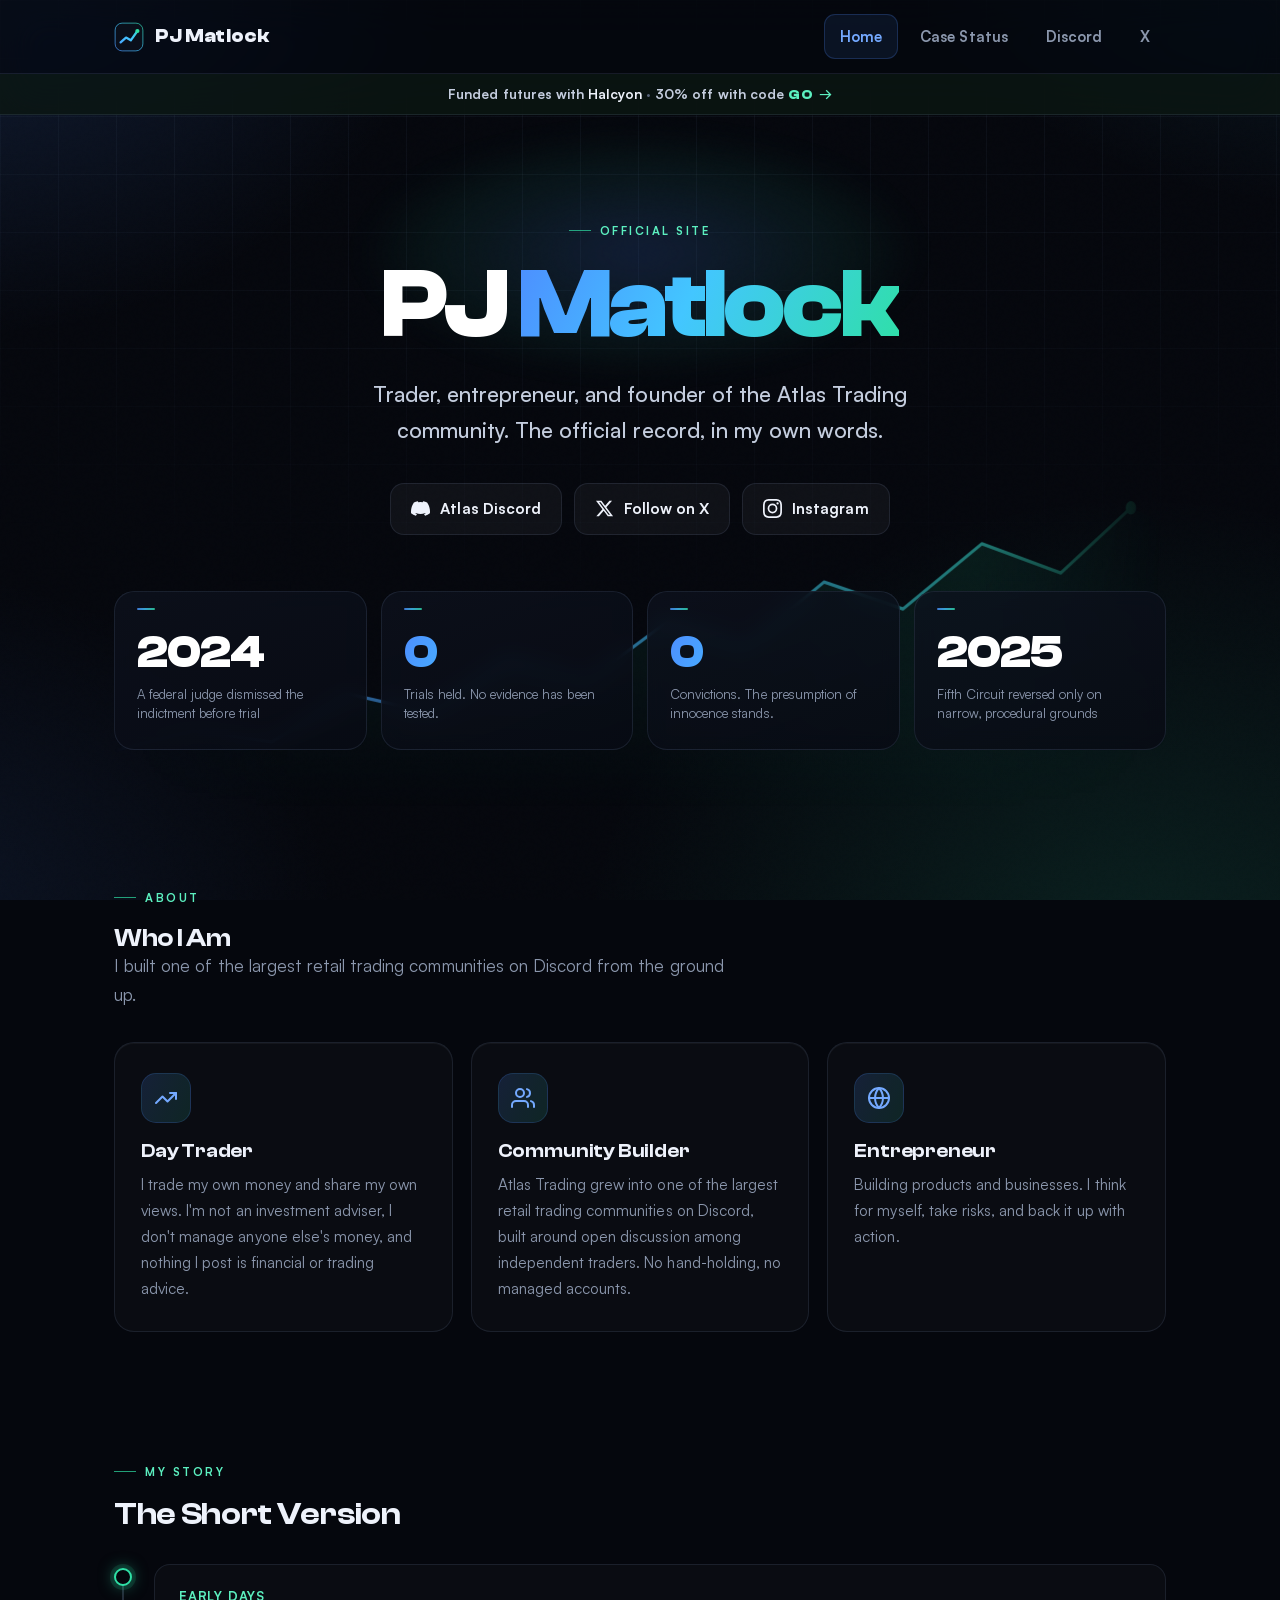
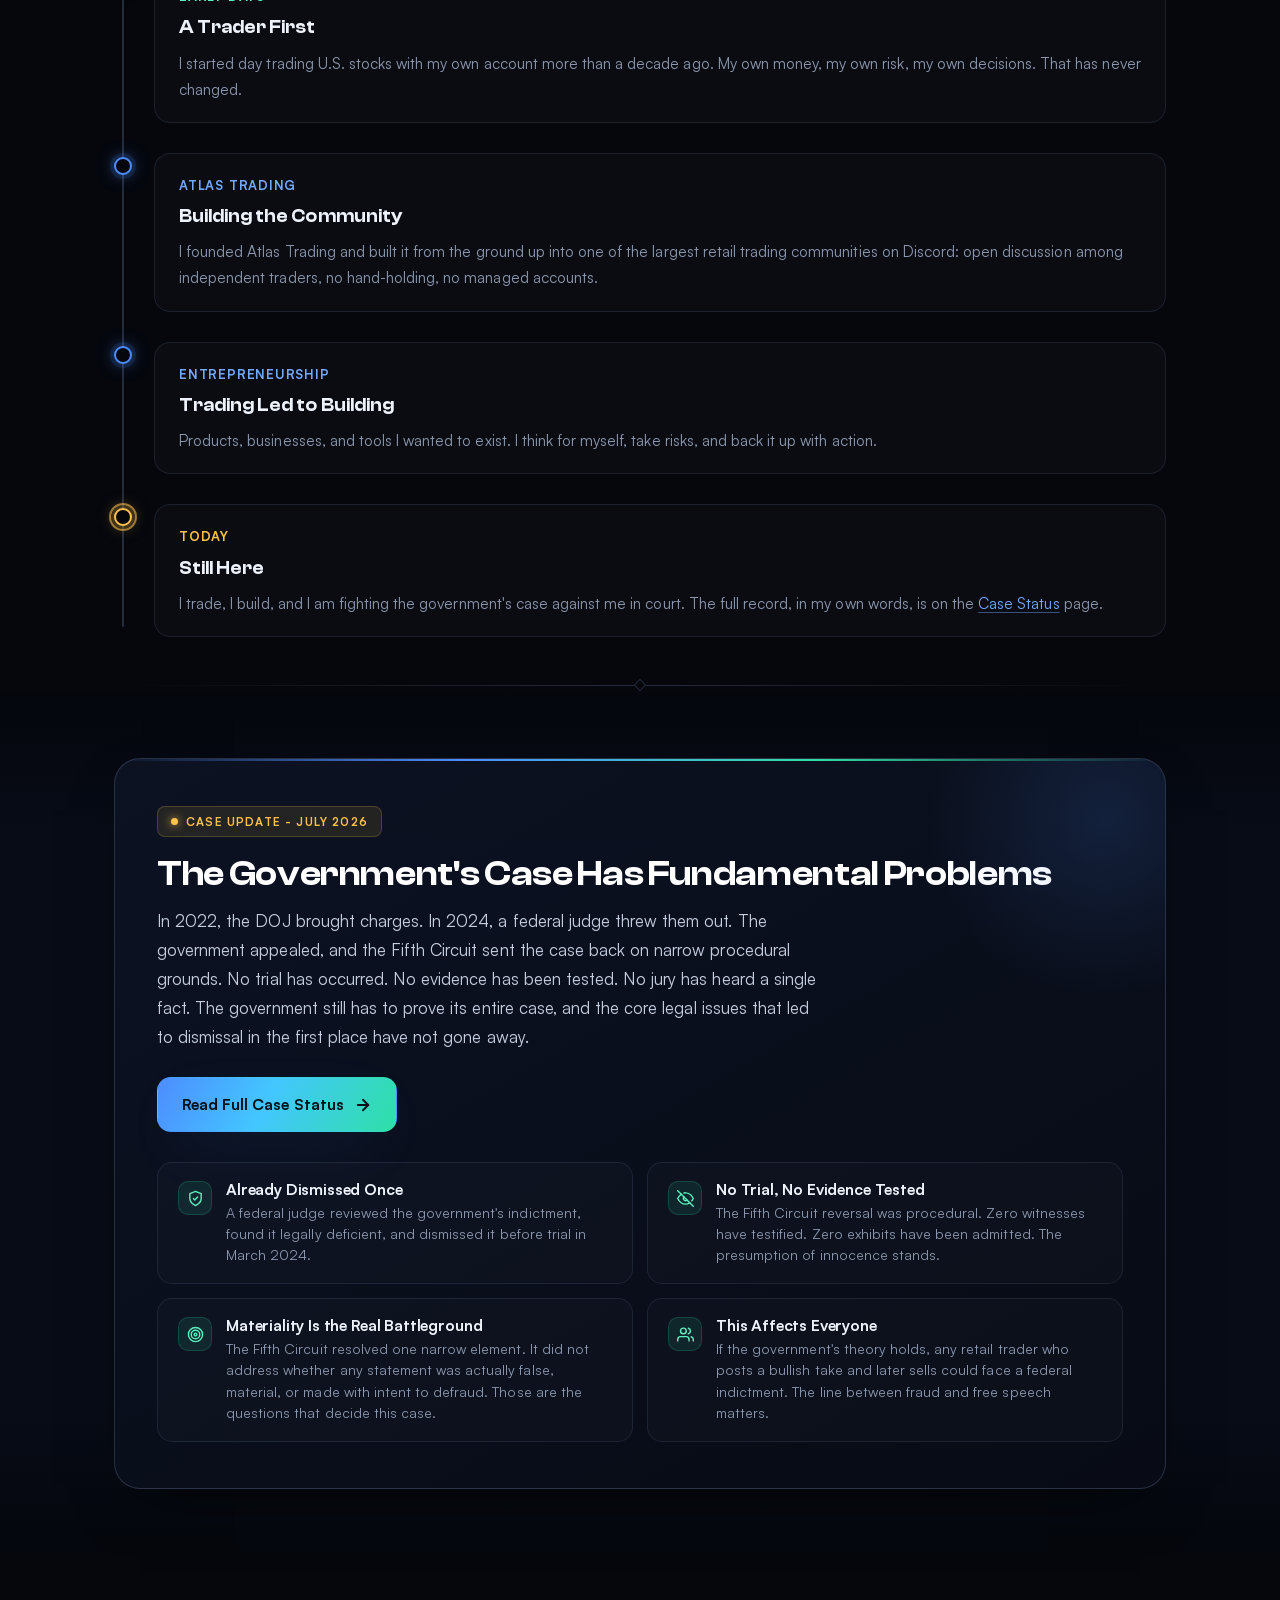
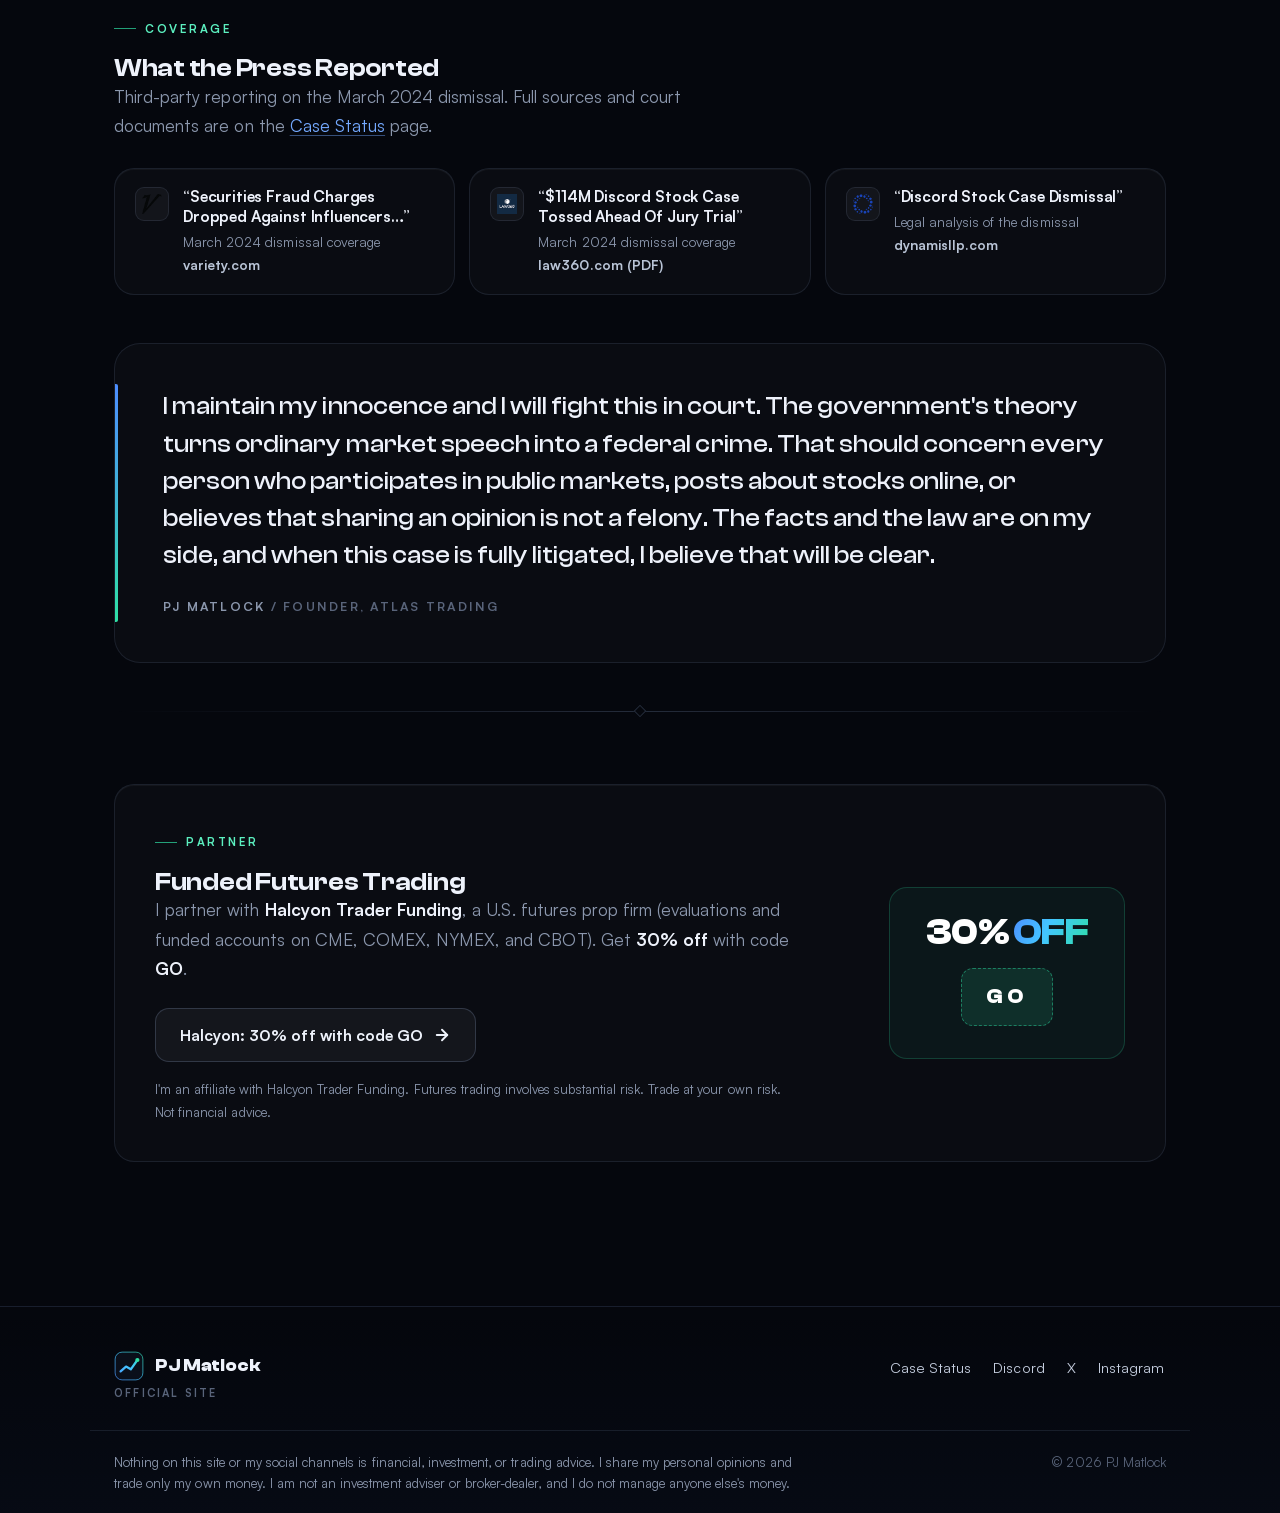
==== commit 7b20deb2: "Round 2: Halcyon promo upgrades, press coverage, story, key facts, ECF 750 schedule Per PJ's directi" ====
--- a/index.html
+++ b/index.html
@@ -68,8 +68,8 @@
 
   <link rel="preload" href="/assets/fonts/ClashDisplay-700.woff2" as="font" type="font/woff2" crossorigin />
   <link rel="preload" href="/assets/fonts/Satoshi-400.woff2" as="font" type="font/woff2" crossorigin />
-  <link rel="stylesheet" href="/assets/site.css?v=20260701" />
-  <script src="/assets/site.js?v=20260701" defer></script>
+  <link rel="stylesheet" href="/assets/site.css?v=20260701b" />
+  <script src="/assets/site.js?v=20260701b" defer></script>
 </head>
 <body>
   <a class="skip-link" href="#main">Skip to content</a>
@@ -179,12 +179,59 @@
       </div>
     </section>
 
+    <!-- My Story -->
+    <section class="section tight timeline" aria-label="My story">
+      <div class="reveal">
+        <div class="eyebrow">My Story</div>
+        <h2>The Short Version</h2>
+      </div>
+      <div class="tl-items" style="margin-top:32px">
+        <div class="tl-track"><div class="tl-fill"></div></div>
+
+        <div class="tl-item green">
+          <div class="tl-dot"></div>
+          <div class="tl-card">
+            <div class="tl-date">Early Days</div>
+            <div class="tl-title">A Trader First</div>
+            <div class="tl-desc">I started day trading U.S. stocks with my own account more than a decade ago. My own money, my own risk, my own decisions. That has never changed.</div>
+          </div>
+        </div>
+
+        <div class="tl-item">
+          <div class="tl-dot"></div>
+          <div class="tl-card">
+            <div class="tl-date">Atlas Trading</div>
+            <div class="tl-title">Building the Community</div>
+            <div class="tl-desc">I founded Atlas Trading and built it from the ground up into one of the largest retail trading communities on Discord: open discussion among independent traders, no hand-holding, no managed accounts.</div>
+          </div>
+        </div>
+
+        <div class="tl-item">
+          <div class="tl-dot"></div>
+          <div class="tl-card">
+            <div class="tl-date">Entrepreneurship</div>
+            <div class="tl-title">Trading Led to Building</div>
+            <div class="tl-desc">Products, businesses, and tools I wanted to exist. I think for myself, take risks, and back it up with action.</div>
+          </div>
+        </div>
+
+        <div class="tl-item amber">
+          <div class="tl-dot"></div>
+          <div class="tl-card">
+            <div class="tl-date">Today</div>
+            <div class="tl-title">Still Here</div>
+            <div class="tl-desc">I trade, I build, and I am fighting the government's case against me in court. The full record, in my own words, is on the <a href="/case-status/">Case Status</a> page.</div>
+          </div>
+        </div>
+      </div>
+    </section>
+
     <hr class="divider" />
 
     <!-- Case Overview -->
     <section class="section band">
       <div class="banner reveal">
-        <div class="tag"><span class="dot"></span> Case Update - April 2026</div>
+        <div class="tag"><span class="dot"></span> Case Update - July 2026</div>
         <h2>The Government's Case Has Fundamental Problems</h2>
         <p>
           In 2022, the DOJ brought charges. In 2024, a federal judge threw them out. The government appealed, and the Fifth Circuit sent the case back on narrow procedural grounds. No trial has occurred. No evidence has been tested. No jury has heard a single fact. The government still has to prove its entire case, and the core legal issues that led to dismissal in the first place have not gone away.
@@ -227,6 +274,41 @@
       </div>
     </section>
 
+    <!-- Coverage -->
+    <section class="section tight" aria-label="Press coverage">
+      <div class="reveal">
+        <div class="eyebrow">Coverage</div>
+        <h2>What the Press Reported</h2>
+        <p class="section-desc">Third-party reporting on the March 2024 dismissal. Full sources and court documents are on the <a href="/case-status/">Case Status</a> page.</p>
+      </div>
+      <div class="sources three" style="margin-top:28px">
+        <a class="card source reveal" data-delay="0" href="https://variety.com/2024/digital/news/securities-fraud-charges-dropped-social-influencers-1235948958/" target="_blank" rel="noopener">
+          <div class="fav"><img src="/assets/favicons/variety.png" alt="" loading="lazy"></div>
+          <div>
+            <h3>&ldquo;Securities Fraud Charges Dropped Against Influencers&hellip;&rdquo;</h3>
+            <p class="meta">March 2024 dismissal coverage</p>
+            <div class="domain">variety.com</div>
+          </div>
+        </a>
+        <a class="card source reveal" data-delay=".08" href="https://www.fordobrien.com/wp-content/uploads/sites/1403994/2024/09/114M-Discord-Stock-Case-Tossed-Ahead-Of-Jury-Trial-Law360.pdf" target="_blank" rel="noopener">
+          <div class="fav"><img src="/assets/favicons/law360.png" alt="" loading="lazy"></div>
+          <div>
+            <h3>&ldquo;$114M Discord Stock Case Tossed Ahead Of Jury Trial&rdquo;</h3>
+            <p class="meta">March 2024 dismissal coverage</p>
+            <div class="domain">law360.com (PDF)</div>
+          </div>
+        </a>
+        <a class="card source reveal" data-delay=".16" href="https://www.dynamisllp.com/media/114m-discord-case-tossed" target="_blank" rel="noopener">
+          <div class="fav"><img src="/assets/favicons/dynamisllp.png" alt="" loading="lazy"></div>
+          <div>
+            <h3>&ldquo;Discord Stock Case Dismissal&rdquo;</h3>
+            <p class="meta">Legal analysis of the dismissal</p>
+            <div class="domain">dynamisllp.com</div>
+          </div>
+        </a>
+      </div>
+    </section>
+
     <!-- Statement -->
     <section class="section tight" style="padding-top:0">
       <div class="quote reveal">
@@ -242,11 +324,17 @@
     <!-- Funded futures trading (affiliate, code GO) -->
     <section class="section" aria-label="Funded futures trading">
       <div class="card partner-card reveal">
-        <div class="eyebrow">Partner</div>
-        <h2>Funded Futures Trading</h2>
-        <p class="section-desc">I partner with <strong>Halcyon Trader Funding</strong>, a U.S. futures prop firm (evaluations and funded accounts on CME, COMEX, NYMEX, and CBOT). Get <strong>30% off</strong> with code <strong>GO</strong>.</p>
-        <p style="margin-top:24px"><a class="btn btn-glass" href="/halcyon/">Halcyon: 30% off with code GO <svg aria-hidden="true" focusable="false" viewBox="0 0 24 24" fill="none" stroke="currentColor" stroke-width="2.5" stroke-linecap="round" stroke-linejoin="round"><line x1="5" y1="12" x2="19" y2="12"/><polyline points="12 5 19 12 12 19"/></svg></a></p>
-        <p style="margin-top:16px;font-size:.82rem;color:var(--muted);max-width:640px;">I'm an affiliate with Halcyon Trader Funding. Futures trading involves substantial risk. Trade at your own risk. Not financial advice.</p>
+        <div>
+          <div class="eyebrow">Partner</div>
+          <h2>Funded Futures Trading</h2>
+          <p class="section-desc">I partner with <strong>Halcyon Trader Funding</strong>, a U.S. futures prop firm (evaluations and funded accounts on CME, COMEX, NYMEX, and CBOT). Get <strong>30% off</strong> with code <strong>GO</strong>.</p>
+          <p style="margin-top:24px"><a class="btn btn-glass" href="/halcyon/">Halcyon: 30% off with code GO <svg aria-hidden="true" focusable="false" viewBox="0 0 24 24" fill="none" stroke="currentColor" stroke-width="2.5" stroke-linecap="round" stroke-linejoin="round"><line x1="5" y1="12" x2="19" y2="12"/><polyline points="12 5 19 12 12 19"/></svg></a></p>
+          <p style="margin-top:16px;font-size:.82rem;color:var(--muted);max-width:640px;">I'm an affiliate with Halcyon Trader Funding. Futures trading involves substantial risk. Trade at your own risk. Not financial advice.</p>
+        </div>
+        <div class="partner-chip" aria-hidden="true">
+          <div class="pct-sm">30% <span class="grad-text">OFF</span></div>
+          <div class="code-badge">GO</div>
+        </div>
       </div>
     </section>
 
--- a/assets/site.css
+++ b/assets/site.css
@@ -172,7 +172,7 @@
 /* ----------------------------------------------------------------
    Navigation
    ---------------------------------------------------------------- */
-nav {
+body > nav, .site-header nav {
   position: sticky; top: 0; z-index: 200;
   backdrop-filter: blur(22px) saturate(1.5);
   -webkit-backdrop-filter: blur(22px) saturate(1.5);
@@ -546,7 +546,13 @@
 }
 .offer .offer-label { font-size: .8rem; font-weight: 700; letter-spacing: .14em; text-transform: uppercase; color: var(--green-bright); margin-bottom: 16px; }
 .offer .pct { font-family: var(--font-display); font-size: clamp(3rem, 9vw, 5rem); font-weight: 700; line-height: 1; color: #fff; letter-spacing: -.03em; }
-.code-badge { display: inline-flex; align-items: center; gap: 10px; font-family: var(--font-display); font-weight: 700; font-size: 1.3rem; letter-spacing: .22em; color: #fff; background: rgba(47, 224, 166, .12); border: 1px dashed rgba(47, 224, 166, .45); border-radius: 12px; padding: 10px 24px; margin: 6px 0; }
+.code-badge { display: inline-flex; align-items: center; justify-content: center; gap: 10px; font-family: var(--font-display); font-weight: 700; font-size: 1.3rem; letter-spacing: .22em; color: #fff; background: rgba(47, 224, 166, .12); border: 1px dashed rgba(47, 224, 166, .45); border-radius: 12px; padding: 10px 24px; margin: 6px 0; }
+/* Tap-to-copy variant (halcyon page) */
+button.code-badge { cursor: pointer; min-width: 150px; transition: border-color .2s, background .2s, transform .16s ease; }
+button.code-badge:hover { border-color: rgba(47, 224, 166, .8); background: rgba(47, 224, 166, .18); transform: translateY(-1px); }
+button.code-badge .cb-icon { width: 18px; height: 18px; opacity: .65; letter-spacing: 0; }
+.code-badge.copied { border-style: solid; border-color: var(--green); background: rgba(47, 224, 166, .2); font-size: 1.05rem; letter-spacing: .08em; }
+.copy-hint { font-size: .78rem; color: var(--dim); margin-top: 6px; }
 .disclosure { font-size: .82rem; color: var(--muted); border-top: 1px solid var(--hairline); margin-top: 36px; padding-top: 20px; }
 
 /* ----------------------------------------------------------------
@@ -572,11 +578,34 @@
 @media (max-width: 720px) { .foot-grid, .foot-bottom { flex-direction: column; } }
 
 /* ----------------------------------------------------------------
-   Partner card (home): balanced container for the affiliate note
-   ---------------------------------------------------------------- */
-.partner-card { padding: 38px 40px; }
+   Partner card (home): copy left, offer chip right
+   ---------------------------------------------------------------- */
+.partner-card { padding: 38px 40px; display: grid; grid-template-columns: 1fr auto; align-items: center; gap: 36px; }
 .partner-card .section-desc { max-width: 640px; }
-@media (max-width: 720px) { .partner-card { padding: 28px 24px; } }
+.partner-chip { text-align: center; padding: 26px 36px; border-radius: 18px; background: rgba(47, 224, 166, .05); border: 1px solid rgba(47, 224, 166, .2); }
+.partner-chip .pct-sm { font-family: var(--font-display); font-weight: 700; font-size: 2.3rem; color: #fff; letter-spacing: -.02em; line-height: 1; margin-bottom: 12px; }
+@media (max-width: 800px) { .partner-card { grid-template-columns: 1fr; padding: 28px 24px; } .partner-chip { display: none; } }
+
+/* Coverage grid variant: three outlets side by side */
+.sources.three { grid-template-columns: repeat(3, 1fr); }
+@media (max-width: 860px) { .sources.three { grid-template-columns: 1fr; } }
+
+/* ----------------------------------------------------------------
+   Key facts box (case-status)
+   ---------------------------------------------------------------- */
+.factbox dl { display: grid; grid-template-columns: max-content 1fr; gap: 12px 28px; margin: 0; }
+.factbox dt { font-size: .76rem; font-weight: 700; letter-spacing: .09em; text-transform: uppercase; color: var(--muted); padding-top: 3px; }
+.factbox dd { margin: 0; color: var(--ink-soft); font-size: .96rem; }
+@media (max-width: 560px) { .factbox dl { grid-template-columns: 1fr; gap: 2px 0; } .factbox dd { margin-bottom: 12px; } }
+
+/* ----------------------------------------------------------------
+   Updates log (case-status)
+   ---------------------------------------------------------------- */
+.update-row { display: flex; gap: 20px; padding: 13px 2px; border-bottom: 1px solid var(--hairline); align-items: baseline; }
+.update-row:last-child { border-bottom: none; }
+.update-date { flex: 0 0 128px; font-size: .8rem; font-weight: 700; color: var(--blue-bright); text-transform: uppercase; letter-spacing: .05em; font-variant-numeric: tabular-nums; }
+.update-text { color: var(--ink-soft); font-size: .96rem; }
+@media (max-width: 560px) { .update-row { flex-direction: column; gap: 3px; } }
 
 /* ----------------------------------------------------------------
    On-this-page quick nav (case-status)
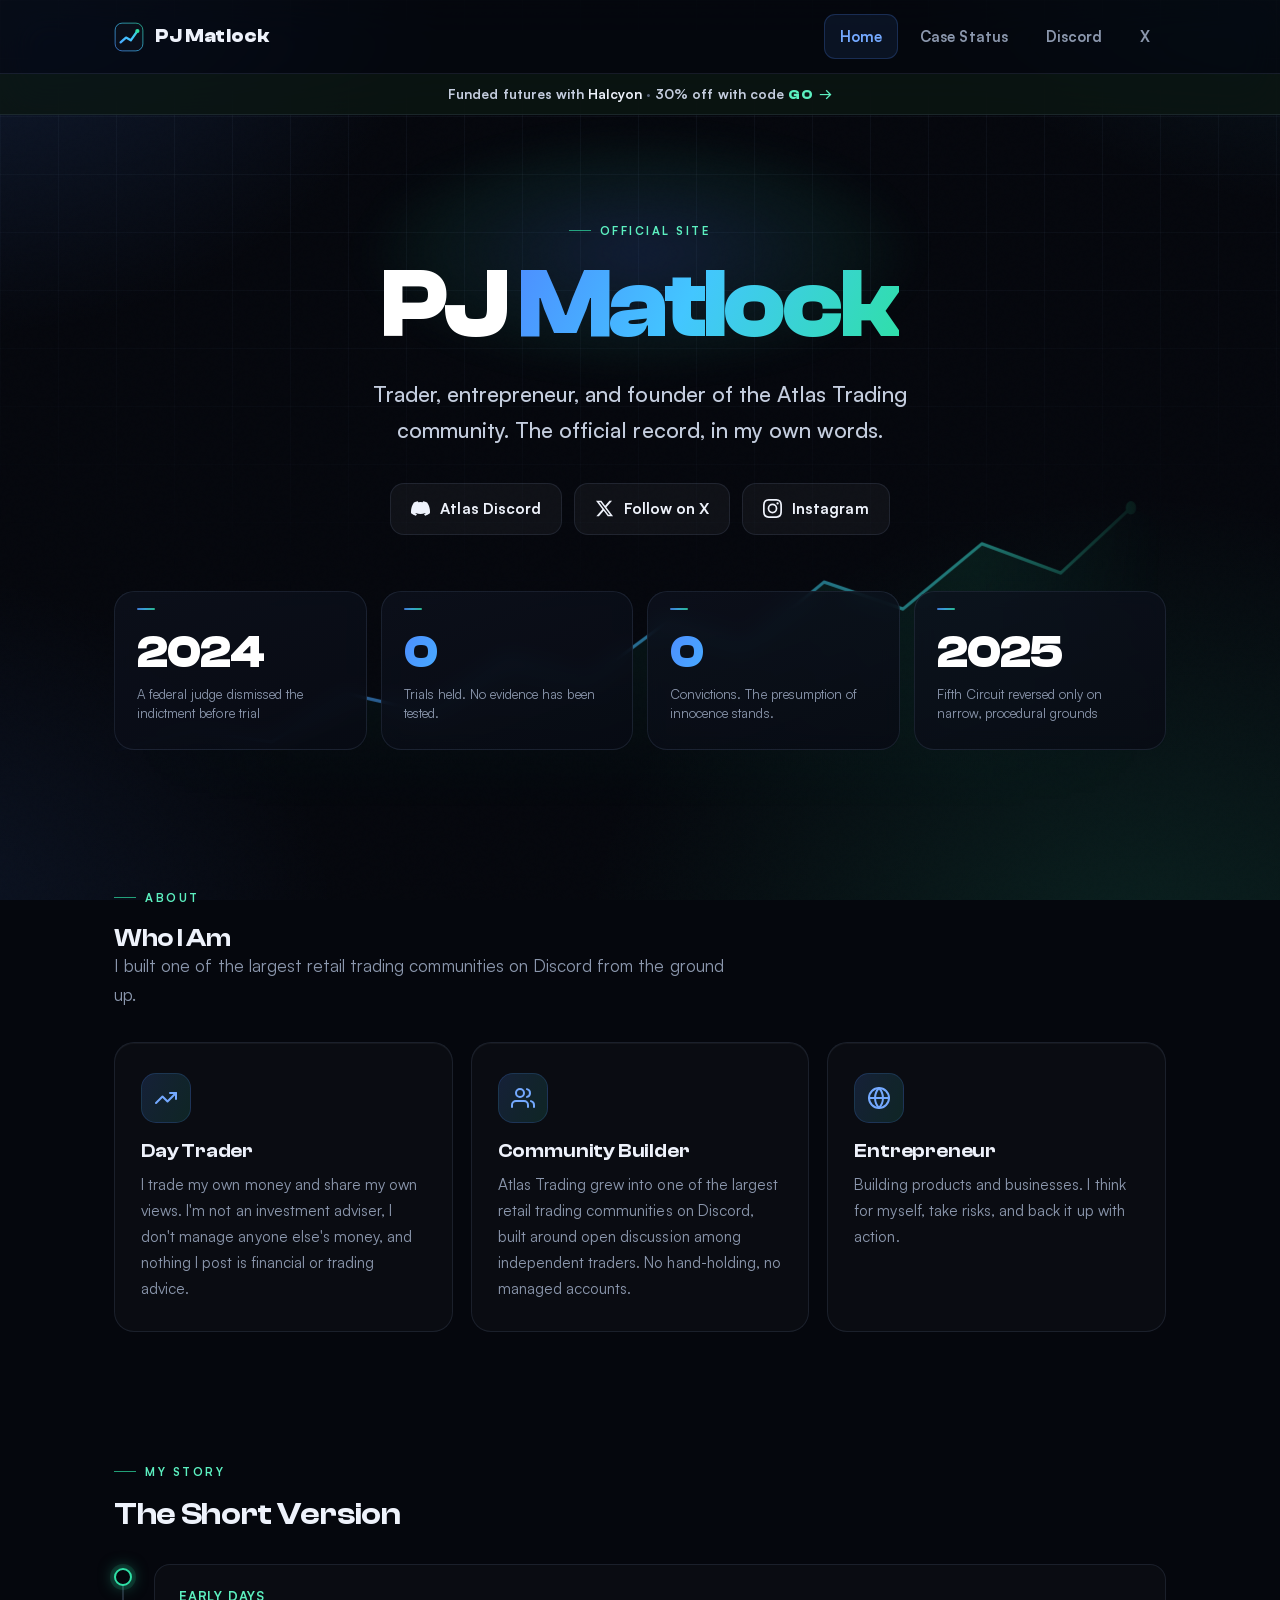
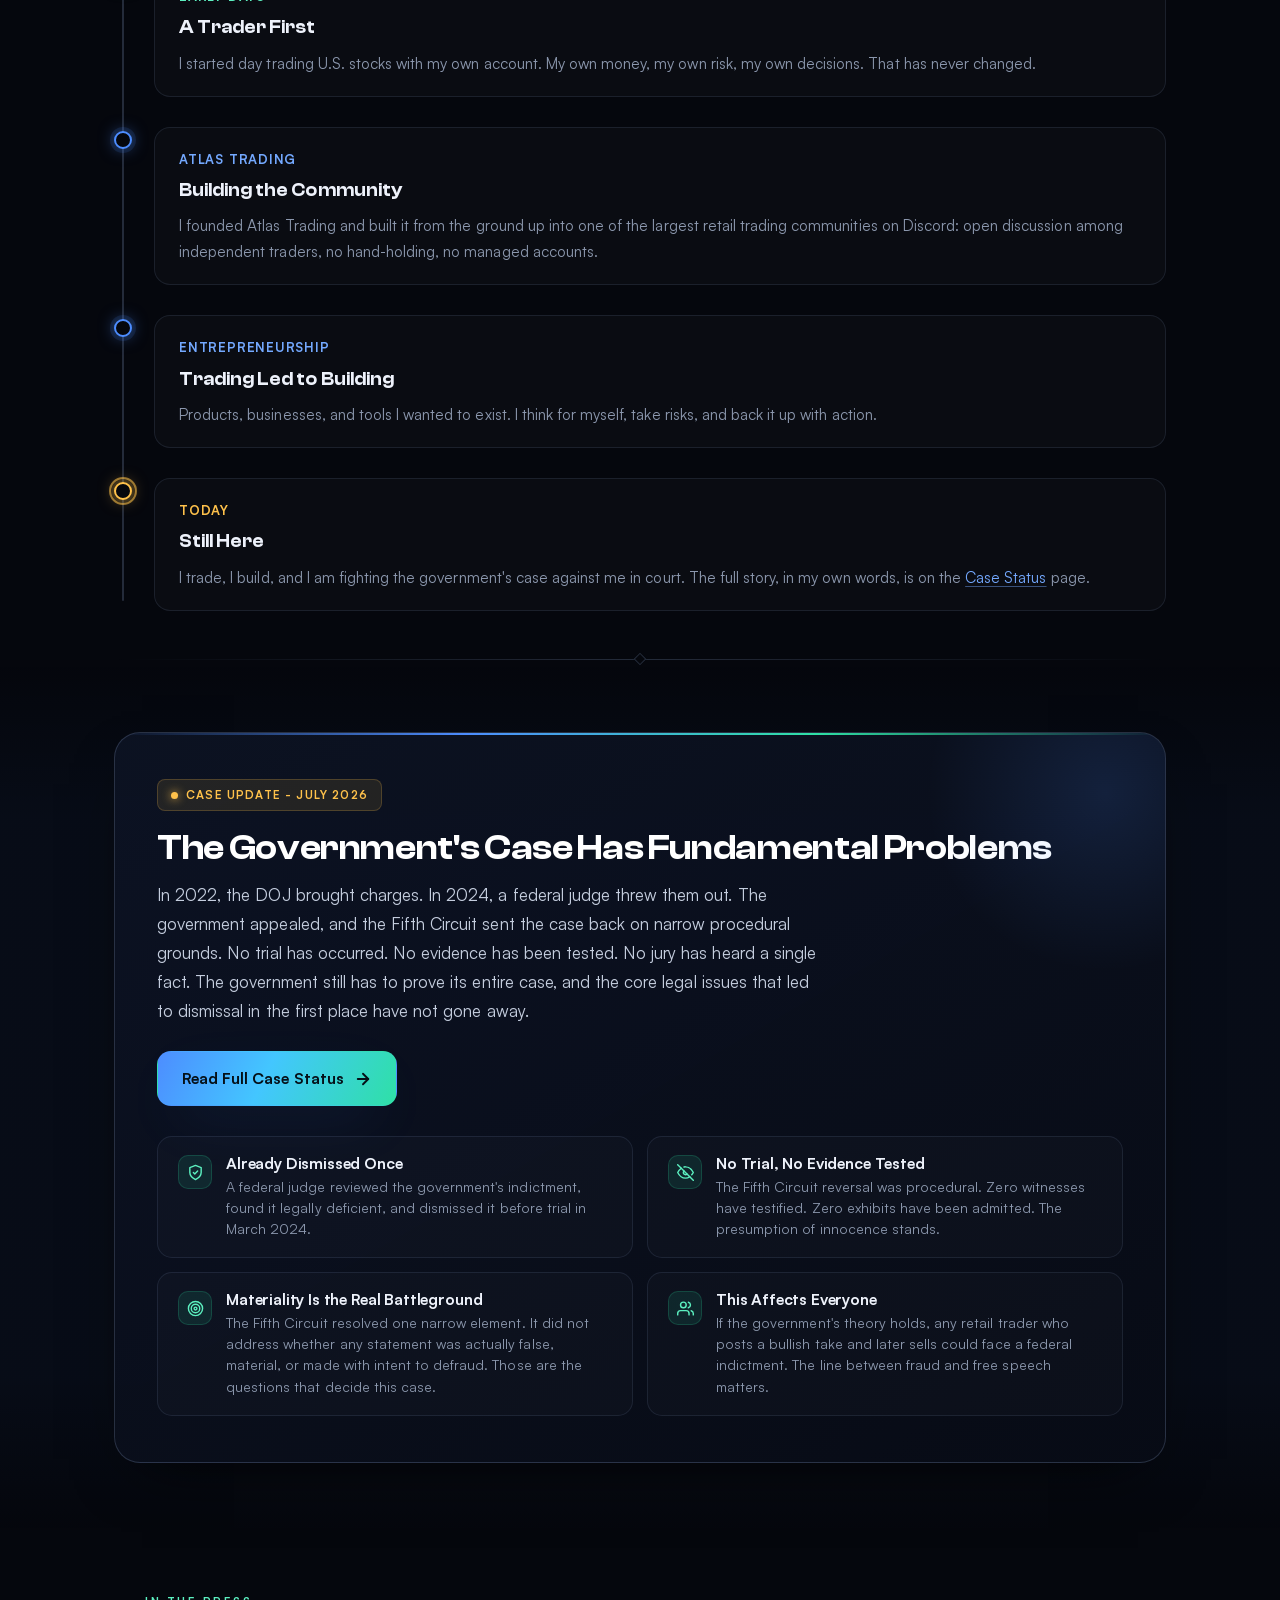
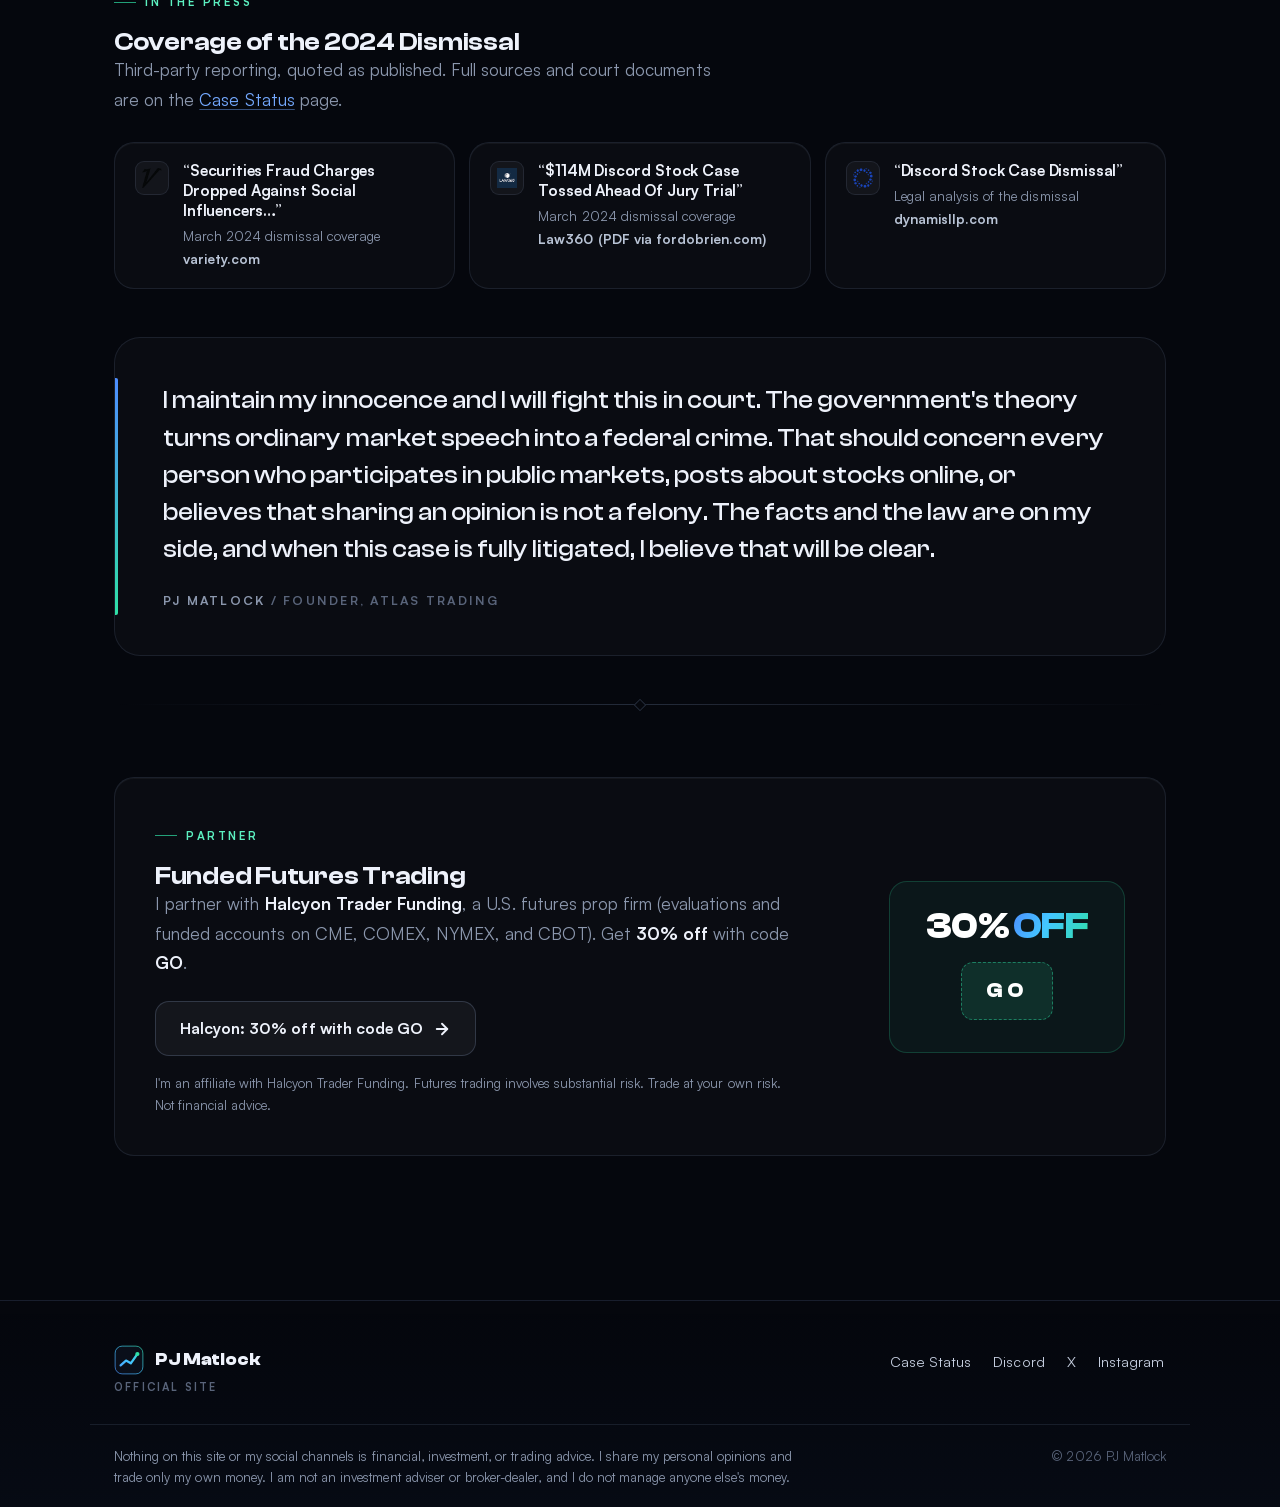
==== commit 30582362: "Apply adversarial-review fixes: print legibility, exact quotes, defused framing From a 3-reviewer ve" ====
--- a/index.html
+++ b/index.html
@@ -68,8 +68,8 @@
 
   <link rel="preload" href="/assets/fonts/ClashDisplay-700.woff2" as="font" type="font/woff2" crossorigin />
   <link rel="preload" href="/assets/fonts/Satoshi-400.woff2" as="font" type="font/woff2" crossorigin />
-  <link rel="stylesheet" href="/assets/site.css?v=20260701b" />
-  <script src="/assets/site.js?v=20260701b" defer></script>
+  <link rel="stylesheet" href="/assets/site.css?v=20260706" />
+  <script src="/assets/site.js?v=20260706" defer></script>
 </head>
 <body>
   <a class="skip-link" href="#main">Skip to content</a>
@@ -142,9 +142,7 @@
         </div>
       </div>
 
-      <!-- Stat strip: case scoreboard, defense facts only.
-           Deliberate emphasis system: years stay white (context),
-           the two defense-win zeros carry the brand gradient. -->
+      <!-- Stat strip -->
       <div class="stats">
         <div class="stat reveal" data-delay="0"><div class="num">2024</div><div class="lbl">A federal judge dismissed the indictment before trial</div></div>
         <div class="stat reveal" data-delay=".08"><div class="num grad-text">0</div><div class="lbl">Trials held. No evidence has been tested.</div></div>
@@ -193,7 +191,7 @@
           <div class="tl-card">
             <div class="tl-date">Early Days</div>
             <div class="tl-title">A Trader First</div>
-            <div class="tl-desc">I started day trading U.S. stocks with my own account more than a decade ago. My own money, my own risk, my own decisions. That has never changed.</div>
+            <div class="tl-desc">I started day trading U.S. stocks with my own account. My own money, my own risk, my own decisions. That has never changed.</div>
           </div>
         </div>
 
@@ -220,7 +218,7 @@
           <div class="tl-card">
             <div class="tl-date">Today</div>
             <div class="tl-title">Still Here</div>
-            <div class="tl-desc">I trade, I build, and I am fighting the government's case against me in court. The full record, in my own words, is on the <a href="/case-status/">Case Status</a> page.</div>
+            <div class="tl-desc">I trade, I build, and I am fighting the government's case against me in court. The full story, in my own words, is on the <a href="/case-status/">Case Status</a> page.</div>
           </div>
         </div>
       </div>
@@ -277,15 +275,15 @@
     <!-- Coverage -->
     <section class="section tight" aria-label="Press coverage">
       <div class="reveal">
-        <div class="eyebrow">Coverage</div>
-        <h2>What the Press Reported</h2>
-        <p class="section-desc">Third-party reporting on the March 2024 dismissal. Full sources and court documents are on the <a href="/case-status/">Case Status</a> page.</p>
+        <div class="eyebrow">In the Press</div>
+        <h2>Coverage of the 2024 Dismissal</h2>
+        <p class="section-desc">Third-party reporting, quoted as published. Full sources and court documents are on the <a href="/case-status/">Case Status</a> page.</p>
       </div>
       <div class="sources three" style="margin-top:28px">
         <a class="card source reveal" data-delay="0" href="https://variety.com/2024/digital/news/securities-fraud-charges-dropped-social-influencers-1235948958/" target="_blank" rel="noopener">
           <div class="fav"><img src="/assets/favicons/variety.png" alt="" loading="lazy"></div>
           <div>
-            <h3>&ldquo;Securities Fraud Charges Dropped Against Influencers&hellip;&rdquo;</h3>
+            <h3>&ldquo;Securities Fraud Charges Dropped Against Social Influencers&hellip;&rdquo;</h3>
             <p class="meta">March 2024 dismissal coverage</p>
             <div class="domain">variety.com</div>
           </div>
@@ -295,7 +293,7 @@
           <div>
             <h3>&ldquo;$114M Discord Stock Case Tossed Ahead Of Jury Trial&rdquo;</h3>
             <p class="meta">March 2024 dismissal coverage</p>
-            <div class="domain">law360.com (PDF)</div>
+            <div class="domain">Law360 (PDF via fordobrien.com)</div>
           </div>
         </a>
         <a class="card source reveal" data-delay=".16" href="https://www.dynamisllp.com/media/114m-discord-case-tossed" target="_blank" rel="noopener">
--- a/assets/site.css
+++ b/assets/site.css
@@ -668,9 +668,11 @@
 @media print {
   :root { color-scheme: light; }
   body { background: #fff !important; color: #222 !important; font-size: 12px; }
-  h1, h2, h3, h4, strong, .stat .num, .tl-title, .faq-q, .quote p, .closing p, .status-callout p { color: #000 !important; }
-  p, li, .tl-desc, .lbl, .meta, .kp p, .problem p, .callout p, .callout li, .faq-a-inner > div, .section-desc, .foot-disclaimer { color: #222 !important; }
-  .tl-date, .eyebrow, .tag, .status-label, .case-id, .domain, .attrib { color: #444 !important; background: none !important; border-color: #bbb !important; }
+  h1, h2, h3, h4, strong, .stat .num, .tl-title, .faq-q, .quote p, .closing p, .status-callout p, .pct, .pct-sm, .code-badge { color: #000 !important; }
+  p, li, .tl-desc, .lbl, .meta, .kp p, .problem p, .callout p, .callout li, .faq-a-inner > div, .section-desc, .foot-disclaimer, .factbox dd, .update-text, em { color: #222 !important; }
+  .tl-date, .eyebrow, .tag, .status-label, .case-id, .domain, .attrib, .factbox dt, .update-date, .offer-label, .copy-hint, .disclosure { color: #444 !important; background: none !important; border-color: #bbb !important; }
+  .source { flex-wrap: wrap; }
+  .source::after { flex-basis: 100%; }
   .grad-text { background: none !important; -webkit-background-clip: initial !important; background-clip: initial !important; -webkit-text-fill-color: initial !important; color: #000 !important; }
   a { color: #003d99 !important; }
   .bg, .grain, .hero-chart, .promo-bar, .nav-toggle, .back-link, .social-row, .read-progress, .to-top, .faq-toggle-all, .faq-chevron, .toc, .skip-link { display: none !important; }
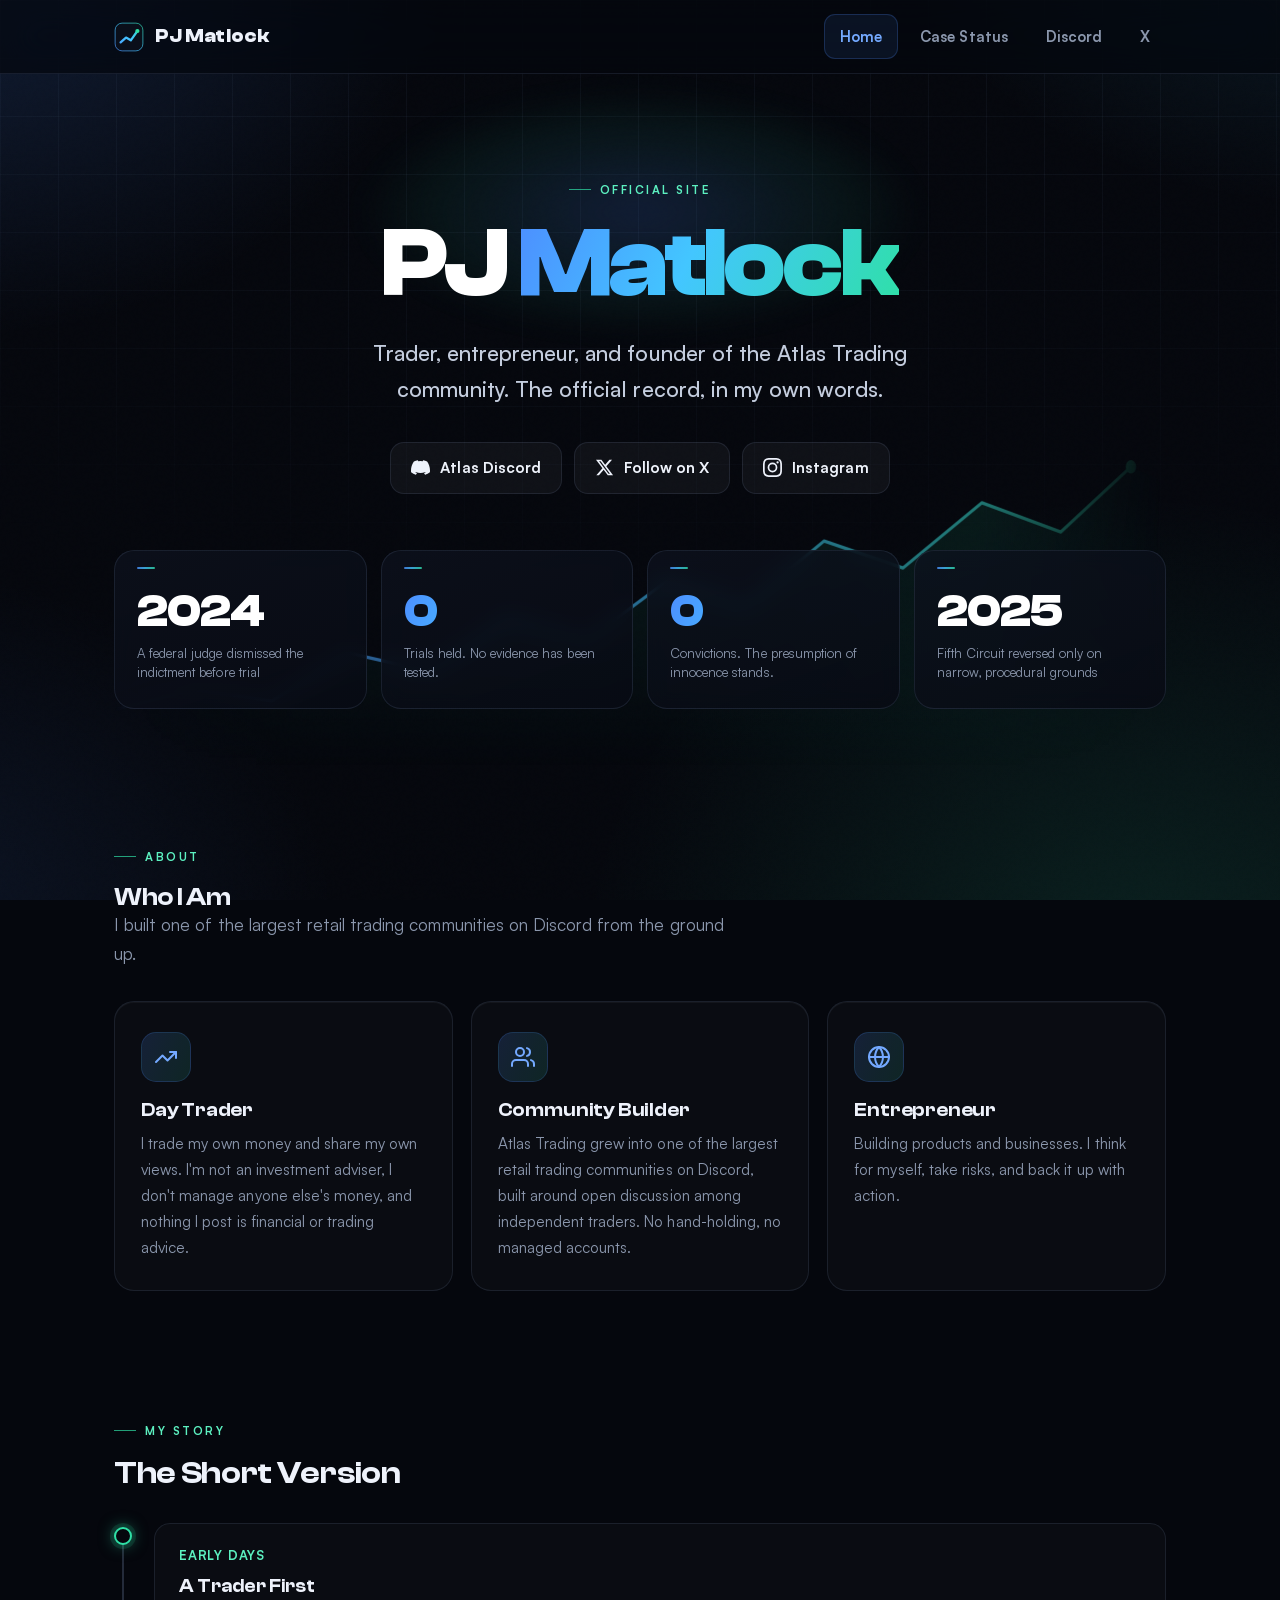
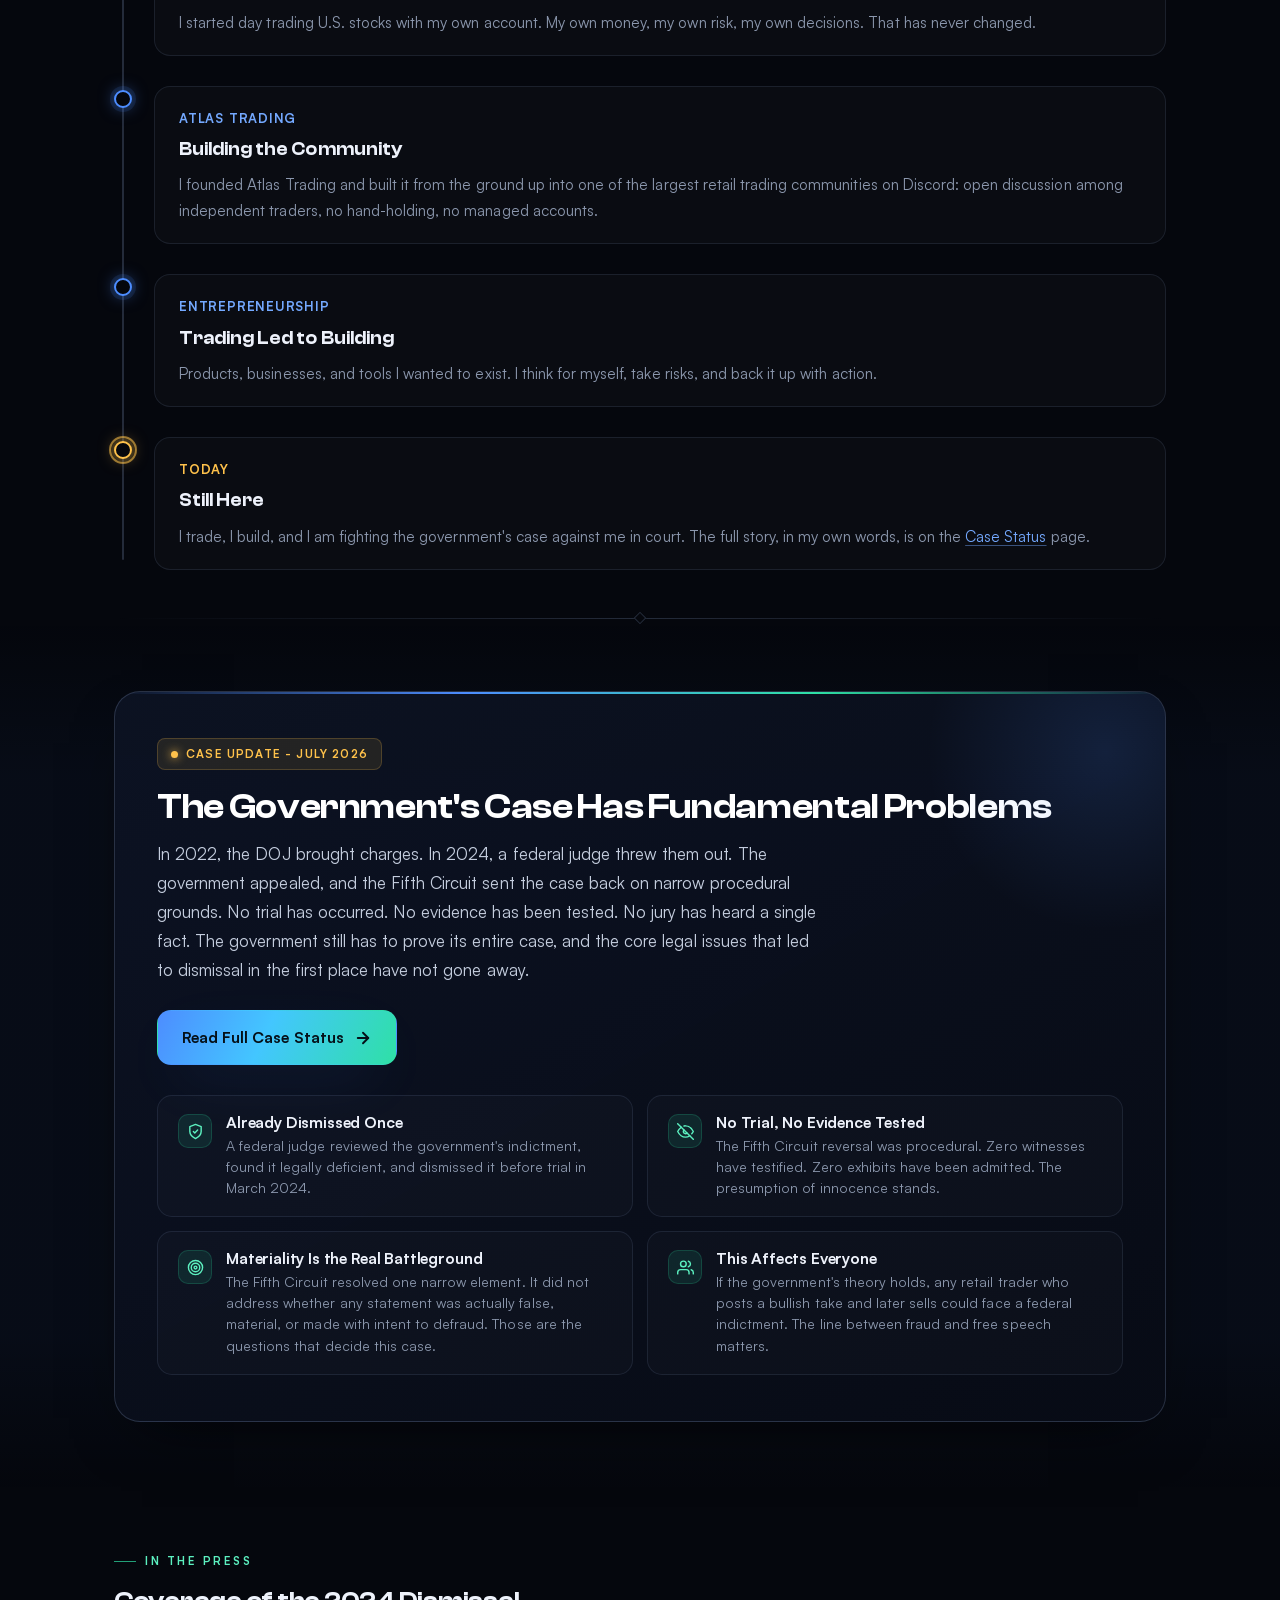
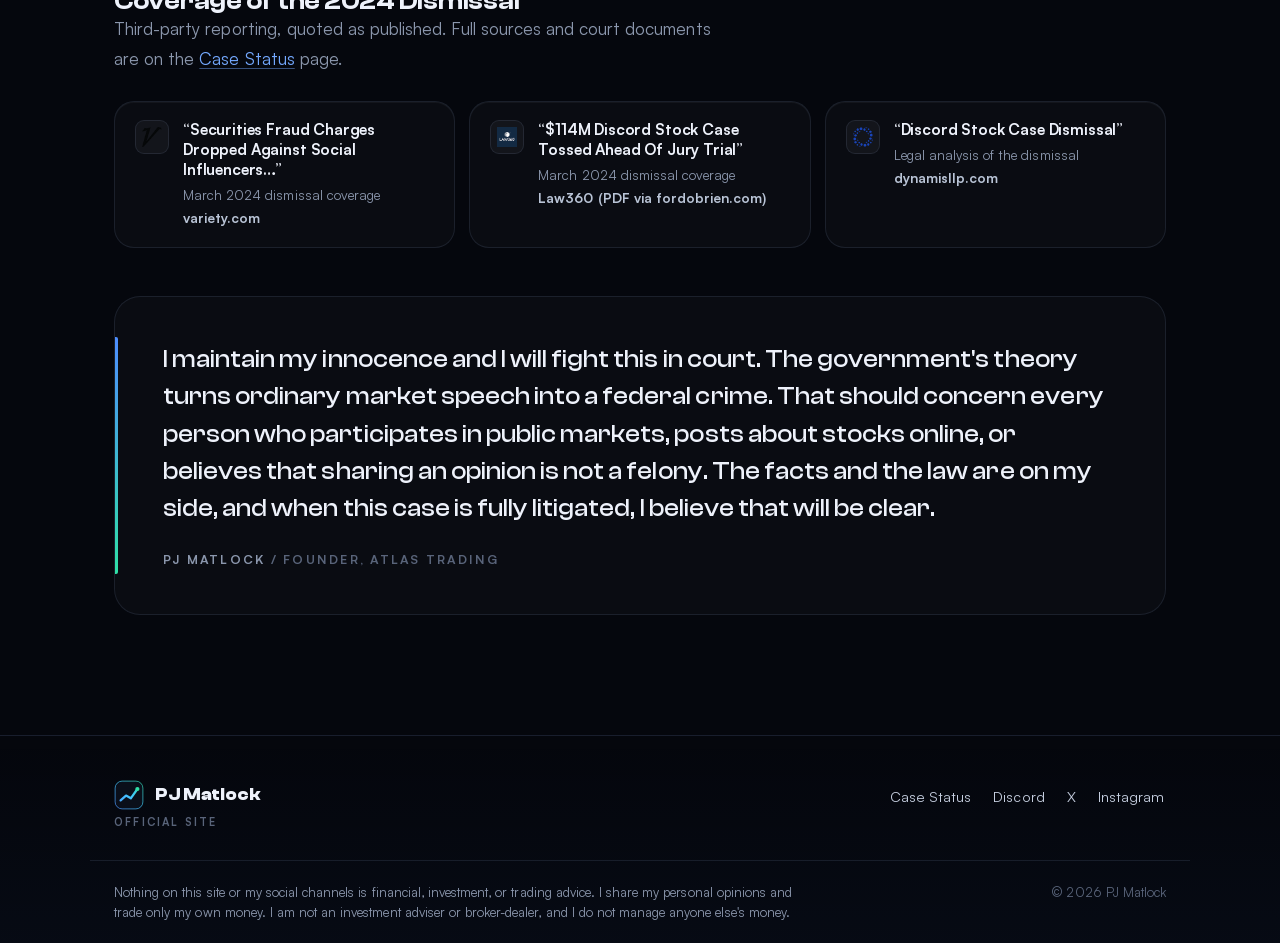
==== commit 03062818: "Remove Halcyon content Co-Authored-By: Claude Opus 5.5 (1M context) <noreply@anthropic.com>" ====
--- a/index.html
+++ b/index.html
@@ -28,8 +28,8 @@
   <meta property="og:image:height" content="630" />
   <meta property="og:image:alt" content="PJ Matlock - Trader, Entrepreneur, Atlas Trading Founder" />
   <meta name="twitter:card" content="summary_large_image" />
-  <meta name="twitter:site" content="@pj_matlock" />
-  <meta name="twitter:creator" content="@pj_matlock" />
+  <meta name="twitter:site" content="@pjmatlock" />
+  <meta name="twitter:creator" content="@pjmatlock" />
   <meta name="twitter:title" content="PJ Matlock - Official Site" />
   <meta name="twitter:description" content="Trader, entrepreneur, and founder of Atlas Trading. Official site with case updates and links." />
   <meta name="twitter:image" content="https://pjmatlock.com/assets/og.png" />
@@ -46,7 +46,7 @@
     "url":"https://pjmatlock.com/",
     "image":"https://pjmatlock.com/assets/og.png",
     "sameAs":[
-      "https://x.com/pj_matlock",
+      "https://x.com/pjmatlock",
       "https://www.instagram.com/pjmatlock/",
       "https://discord.gg/atlastrading"
     ],
@@ -68,15 +68,15 @@
 
   <link rel="preload" href="/assets/fonts/ClashDisplay-700.woff2" as="font" type="font/woff2" crossorigin />
   <link rel="preload" href="/assets/fonts/Satoshi-400.woff2" as="font" type="font/woff2" crossorigin />
-  <link rel="stylesheet" href="/assets/site.css?v=20260706" />
-  <script src="/assets/site.js?v=20260706" defer></script>
+  <link rel="stylesheet" href="/assets/site.css?v=20261013" />
+  <script src="/assets/site.js?v=20261013" defer></script>
 </head>
 <body>
   <a class="skip-link" href="#main">Skip to content</a>
   <div class="bg" aria-hidden="true"></div>
   <div class="grain" aria-hidden="true"></div>
 
-  <!-- Sticky header: nav + offer strip stay pinned on scroll -->
+  <!-- Sticky header: nav stays pinned on scroll -->
   <header class="site-header">
   <nav>
     <div class="nav-inner">
@@ -97,15 +97,10 @@
         <a href="/" class="nav-link active">Home</a>
         <a href="/case-status/" class="nav-link">Case Status</a>
         <a href="https://discord.gg/atlastrading" class="nav-link ext" target="_blank" rel="noopener">Discord</a>
-        <a href="https://x.com/pj_matlock" class="nav-link ext" target="_blank" rel="me noopener">X</a>
+        <a href="https://x.com/pjmatlock" class="nav-link ext" target="_blank" rel="me noopener">X</a>
       </div>
     </div>
   </nav>
-
-  <!-- Homepage-only Halcyon offer strip -->
-  <a class="promo-bar" href="/halcyon/" rel="sponsored noopener">
-    Funded futures with <span class="pb-brand">Halcyon</span><span class="pb-dot" aria-hidden="true">&middot;</span>30% off with code <span class="pb-code">GO</span><span class="pb-arrow" aria-hidden="true">&rarr;</span>
-  </a>
   </header>
 
   <main class="wrap" id="main">
@@ -131,7 +126,7 @@
             <svg aria-hidden="true" focusable="false" viewBox="0 0 24 24" fill="currentColor"><path d="M20.317 4.37a19.791 19.791 0 0 0-4.885-1.515.074.074 0 0 0-.079.037c-.21.375-.444.864-.608 1.25a18.27 18.27 0 0 0-5.487 0 12.64 12.64 0 0 0-.617-1.25.077.077 0 0 0-.079-.037A19.736 19.736 0 0 0 3.677 4.37a.07.07 0 0 0-.032.027C.533 9.046-.32 13.58.099 18.057a.082.082 0 0 0 .031.057 19.9 19.9 0 0 0 5.993 3.03.078.078 0 0 0 .084-.028 14.09 14.09 0 0 0 1.226-1.994.076.076 0 0 0-.041-.106 13.107 13.107 0 0 1-1.872-.892.077.077 0 0 1-.008-.128 10.2 10.2 0 0 0 .372-.292.074.074 0 0 1 .077-.01c3.928 1.793 8.18 1.793 12.062 0a.074.074 0 0 1 .078.01c.12.098.246.198.373.292a.077.077 0 0 1-.006.127 12.299 12.299 0 0 1-1.873.892.077.077 0 0 0-.041.107c.36.698.772 1.362 1.225 1.993a.076.076 0 0 0 .084.028 19.839 19.839 0 0 0 6.002-3.03.077.077 0 0 0 .032-.054c.5-5.177-.838-9.674-3.549-13.66a.061.061 0 0 0-.031-.03z"/></svg>
             Atlas Discord
           </a>
-          <a class="pill x" href="https://x.com/pj_matlock" target="_blank" rel="me noopener">
+          <a class="pill x" href="https://x.com/pjmatlock" target="_blank" rel="me noopener">
             <svg aria-hidden="true" focusable="false" viewBox="0 0 24 24" fill="currentColor"><path d="M18.244 2.25h3.308l-7.227 8.26 8.502 11.24H16.17l-5.214-6.817L4.99 21.75H1.68l7.73-8.835L1.254 2.25H8.08l4.713 6.231zm-1.161 17.52h1.833L7.084 4.126H5.117z"/></svg>
             Follow on X
           </a>
@@ -314,25 +309,6 @@
           I maintain my innocence and I will fight this in court. The government's theory turns ordinary market speech into a federal crime. That should concern every person who participates in public markets, posts about stocks online, or believes that sharing an opinion is not a felony. The facts and the law are on my side, and when this case is fully litigated, I believe that will be clear.
         </p>
         <div class="attrib">PJ Matlock <span style="color:var(--dim)">/ Founder, Atlas Trading</span></div>
-      </div>
-    </section>
-
-    <hr class="divider" />
-
-    <!-- Funded futures trading (affiliate, code GO) -->
-    <section class="section" aria-label="Funded futures trading">
-      <div class="card partner-card reveal">
-        <div>
-          <div class="eyebrow">Partner</div>
-          <h2>Funded Futures Trading</h2>
-          <p class="section-desc">I partner with <strong>Halcyon Trader Funding</strong>, a U.S. futures prop firm (evaluations and funded accounts on CME, COMEX, NYMEX, and CBOT). Get <strong>30% off</strong> with code <strong>GO</strong>.</p>
-          <p style="margin-top:24px"><a class="btn btn-glass" href="/halcyon/">Halcyon: 30% off with code GO <svg aria-hidden="true" focusable="false" viewBox="0 0 24 24" fill="none" stroke="currentColor" stroke-width="2.5" stroke-linecap="round" stroke-linejoin="round"><line x1="5" y1="12" x2="19" y2="12"/><polyline points="12 5 19 12 12 19"/></svg></a></p>
-          <p style="margin-top:16px;font-size:.82rem;color:var(--muted);max-width:640px;">I'm an affiliate with Halcyon Trader Funding. Futures trading involves substantial risk. Trade at your own risk. Not financial advice.</p>
-        </div>
-        <div class="partner-chip" aria-hidden="true">
-          <div class="pct-sm">30% <span class="grad-text">OFF</span></div>
-          <div class="code-badge">GO</div>
-        </div>
       </div>
     </section>
 
@@ -357,7 +333,7 @@
       <nav class="foot-links" aria-label="Footer">
         <a href="/case-status/">Case Status</a>
         <a href="https://discord.gg/atlastrading" target="_blank" rel="noopener">Discord</a>
-        <a href="https://x.com/pj_matlock" target="_blank" rel="me noopener">X</a>
+        <a href="https://x.com/pjmatlock" target="_blank" rel="me noopener">X</a>
         <a href="https://www.instagram.com/pjmatlock/" target="_blank" rel="me noopener">Instagram</a>
       </nav>
     </div>
--- a/assets/site.css
+++ b/assets/site.css
@@ -191,34 +191,12 @@
 .nav-brand:hover { text-decoration: none; }
 .nav-mark { width: 30px; height: 30px; flex-shrink: 0; display: block; }
 
-/* Sticky header: nav + offer strip stay pinned together on scroll.
-   One backdrop blur at the wrapper (blurring nav + strip separately
-   doubled the per-frame GPU cost); children keep their tints only. */
+/* Sticky header: nav stays pinned on scroll.
+   One backdrop blur at the wrapper; children keep their tints only. */
 .site-header { position: sticky; top: 0; z-index: 300; backdrop-filter: blur(22px) saturate(1.5); -webkit-backdrop-filter: blur(22px) saturate(1.5); }
 .site-header nav { position: static; backdrop-filter: none; -webkit-backdrop-filter: none; }
-.site-header .promo-bar { backdrop-filter: none; -webkit-backdrop-filter: none; }
-
-/* Homepage-only offer strip under the nav bar */
-.promo-bar {
-  display: block; text-align: center; text-decoration: none;
-  padding: 10px 16px; font-size: .85rem; font-weight: 600; line-height: 1.4;
-  color: var(--ink-soft);
-  background: rgba(11, 22, 18, .82);
-  backdrop-filter: blur(20px) saturate(1.4);
-  -webkit-backdrop-filter: blur(20px) saturate(1.4);
-  border-bottom: 1px solid var(--hairline);
-  transition: background .2s, color .2s;
-}
-.promo-bar:hover { text-decoration: none; background: rgba(17, 33, 27, .9); color: var(--ink); }
-.promo-bar .pb-brand { color: var(--ink); font-weight: 700; }
-.promo-bar .pb-dot { color: var(--dim); margin: 0 4px; }
-.promo-bar .pb-code { font-family: var(--font-display); font-weight: 700; color: var(--green-bright); letter-spacing: .1em; }
-.promo-bar .pb-arrow { color: var(--green-bright); margin-left: 4px; }
-/* Keep the pinned strip to a single compact line on phones */
-@media (max-width: 720px) {
-  .promo-bar { padding: 8px 10px; font-size: .74rem; letter-spacing: -.005em; }
-  .promo-bar .pb-dot { margin: 0 3px; }
-}
+
+
 .nav-links { display: flex; align-items: center; gap: 6px; }
 .nav-link {
   text-decoration: none; font-weight: 600; font-size: .92rem;
@@ -534,28 +512,6 @@
 .closing p { font-size: clamp(1.05rem, 2.2vw, 1.25rem); color: var(--ink); max-width: 680px; margin: 0 auto; line-height: 1.65; font-weight: 500; }
 
 /* ----------------------------------------------------------------
-   Halcyon offer page
-   ---------------------------------------------------------------- */
-.offer {
-  position: relative; padding: 40px 38px; border-radius: var(--radius-lg); overflow: hidden;
-  border: 1px solid transparent;
-  background:
-    linear-gradient(150deg, rgba(13, 20, 36, .95), rgba(8, 12, 22, .96)) padding-box,
-    linear-gradient(115deg, rgba(77, 141, 255, .55), rgba(67, 198, 255, .35), rgba(47, 224, 166, .5)) border-box;
-  box-shadow: var(--shadow); text-align: center;
-}
-.offer .offer-label { font-size: .8rem; font-weight: 700; letter-spacing: .14em; text-transform: uppercase; color: var(--green-bright); margin-bottom: 16px; }
-.offer .pct { font-family: var(--font-display); font-size: clamp(3rem, 9vw, 5rem); font-weight: 700; line-height: 1; color: #fff; letter-spacing: -.03em; }
-.code-badge { display: inline-flex; align-items: center; justify-content: center; gap: 10px; font-family: var(--font-display); font-weight: 700; font-size: 1.3rem; letter-spacing: .22em; color: #fff; background: rgba(47, 224, 166, .12); border: 1px dashed rgba(47, 224, 166, .45); border-radius: 12px; padding: 10px 24px; margin: 6px 0; }
-/* Tap-to-copy variant (halcyon page) */
-button.code-badge { cursor: pointer; min-width: 150px; transition: border-color .2s, background .2s, transform .16s ease; }
-button.code-badge:hover { border-color: rgba(47, 224, 166, .8); background: rgba(47, 224, 166, .18); transform: translateY(-1px); }
-button.code-badge .cb-icon { width: 18px; height: 18px; opacity: .65; letter-spacing: 0; }
-.code-badge.copied { border-style: solid; border-color: var(--green); background: rgba(47, 224, 166, .2); font-size: 1.05rem; letter-spacing: .08em; }
-.copy-hint { font-size: .78rem; color: var(--dim); margin-top: 6px; }
-.disclosure { font-size: .82rem; color: var(--muted); border-top: 1px solid var(--hairline); margin-top: 36px; padding-top: 20px; }
-
-/* ----------------------------------------------------------------
    Footer: structured brand close, shared by all three pages
    ---------------------------------------------------------------- */
 footer {
@@ -577,15 +533,6 @@
 .foot-disclaimer { max-width: 680px; font-size: .82rem; color: var(--muted); line-height: 1.55; }
 @media (max-width: 720px) { .foot-grid, .foot-bottom { flex-direction: column; } }
 
-/* ----------------------------------------------------------------
-   Partner card (home): copy left, offer chip right
-   ---------------------------------------------------------------- */
-.partner-card { padding: 38px 40px; display: grid; grid-template-columns: 1fr auto; align-items: center; gap: 36px; }
-.partner-card .section-desc { max-width: 640px; }
-.partner-chip { text-align: center; padding: 26px 36px; border-radius: 18px; background: rgba(47, 224, 166, .05); border: 1px solid rgba(47, 224, 166, .2); }
-.partner-chip .pct-sm { font-family: var(--font-display); font-weight: 700; font-size: 2.3rem; color: #fff; letter-spacing: -.02em; line-height: 1; margin-bottom: 12px; }
-@media (max-width: 800px) { .partner-card { grid-template-columns: 1fr; padding: 28px 24px; } .partner-chip { display: none; } }
-
 /* Coverage grid variant: three outlets side by side */
 .sources.three { grid-template-columns: repeat(3, 1fr); }
 @media (max-width: 860px) { .sources.three { grid-template-columns: 1fr; } }
@@ -668,14 +615,14 @@
 @media print {
   :root { color-scheme: light; }
   body { background: #fff !important; color: #222 !important; font-size: 12px; }
-  h1, h2, h3, h4, strong, .stat .num, .tl-title, .faq-q, .quote p, .closing p, .status-callout p, .pct, .pct-sm, .code-badge { color: #000 !important; }
+  h1, h2, h3, h4, strong, .stat .num, .tl-title, .faq-q, .quote p, .closing p, .status-callout p { color: #000 !important; }
   p, li, .tl-desc, .lbl, .meta, .kp p, .problem p, .callout p, .callout li, .faq-a-inner > div, .section-desc, .foot-disclaimer, .factbox dd, .update-text, em { color: #222 !important; }
-  .tl-date, .eyebrow, .tag, .status-label, .case-id, .domain, .attrib, .factbox dt, .update-date, .offer-label, .copy-hint, .disclosure { color: #444 !important; background: none !important; border-color: #bbb !important; }
+  .tl-date, .eyebrow, .tag, .status-label, .case-id, .domain, .attrib, .factbox dt, .update-date { color: #444 !important; background: none !important; border-color: #bbb !important; }
   .source { flex-wrap: wrap; }
   .source::after { flex-basis: 100%; }
   .grad-text { background: none !important; -webkit-background-clip: initial !important; background-clip: initial !important; -webkit-text-fill-color: initial !important; color: #000 !important; }
   a { color: #003d99 !important; }
-  .bg, .grain, .hero-chart, .promo-bar, .nav-toggle, .back-link, .social-row, .read-progress, .to-top, .faq-toggle-all, .faq-chevron, .toc, .skip-link { display: none !important; }
+  .bg, .grain, .hero-chart, .nav-toggle, .back-link, .social-row, .read-progress, .to-top, .faq-toggle-all, .faq-chevron, .toc, .skip-link { display: none !important; }
   nav, .site-header { position: static !important; backdrop-filter: none !important; -webkit-backdrop-filter: none !important; background: #fff !important; border-color: #ccc !important; }
   .nav-links { display: none !important; }
   .nav-brand { color: #000 !important; }
@@ -686,7 +633,7 @@
   .tl-fill { transform: scaleY(1) !important; }
   .tl-dot { background: #fff !important; border-color: #555 !important; box-shadow: none !important; }
   .tl-dot::after { display: none !important; }
-  .card, .problem, .callout, .faq-item, .status-callout, .closing, .tl-card, .quote, .banner, .offer, .stat, .kp, .toc {
+  .card, .problem, .callout, .faq-item, .status-callout, .closing, .tl-card, .quote, .banner, .stat, .kp, .toc {
     break-inside: avoid; border: 1px solid #ccc !important; background: #fff !important; box-shadow: none !important;
   }
   .quote::before, .banner::before, .banner::after, .stat::before, .band::before { display: none !important; }
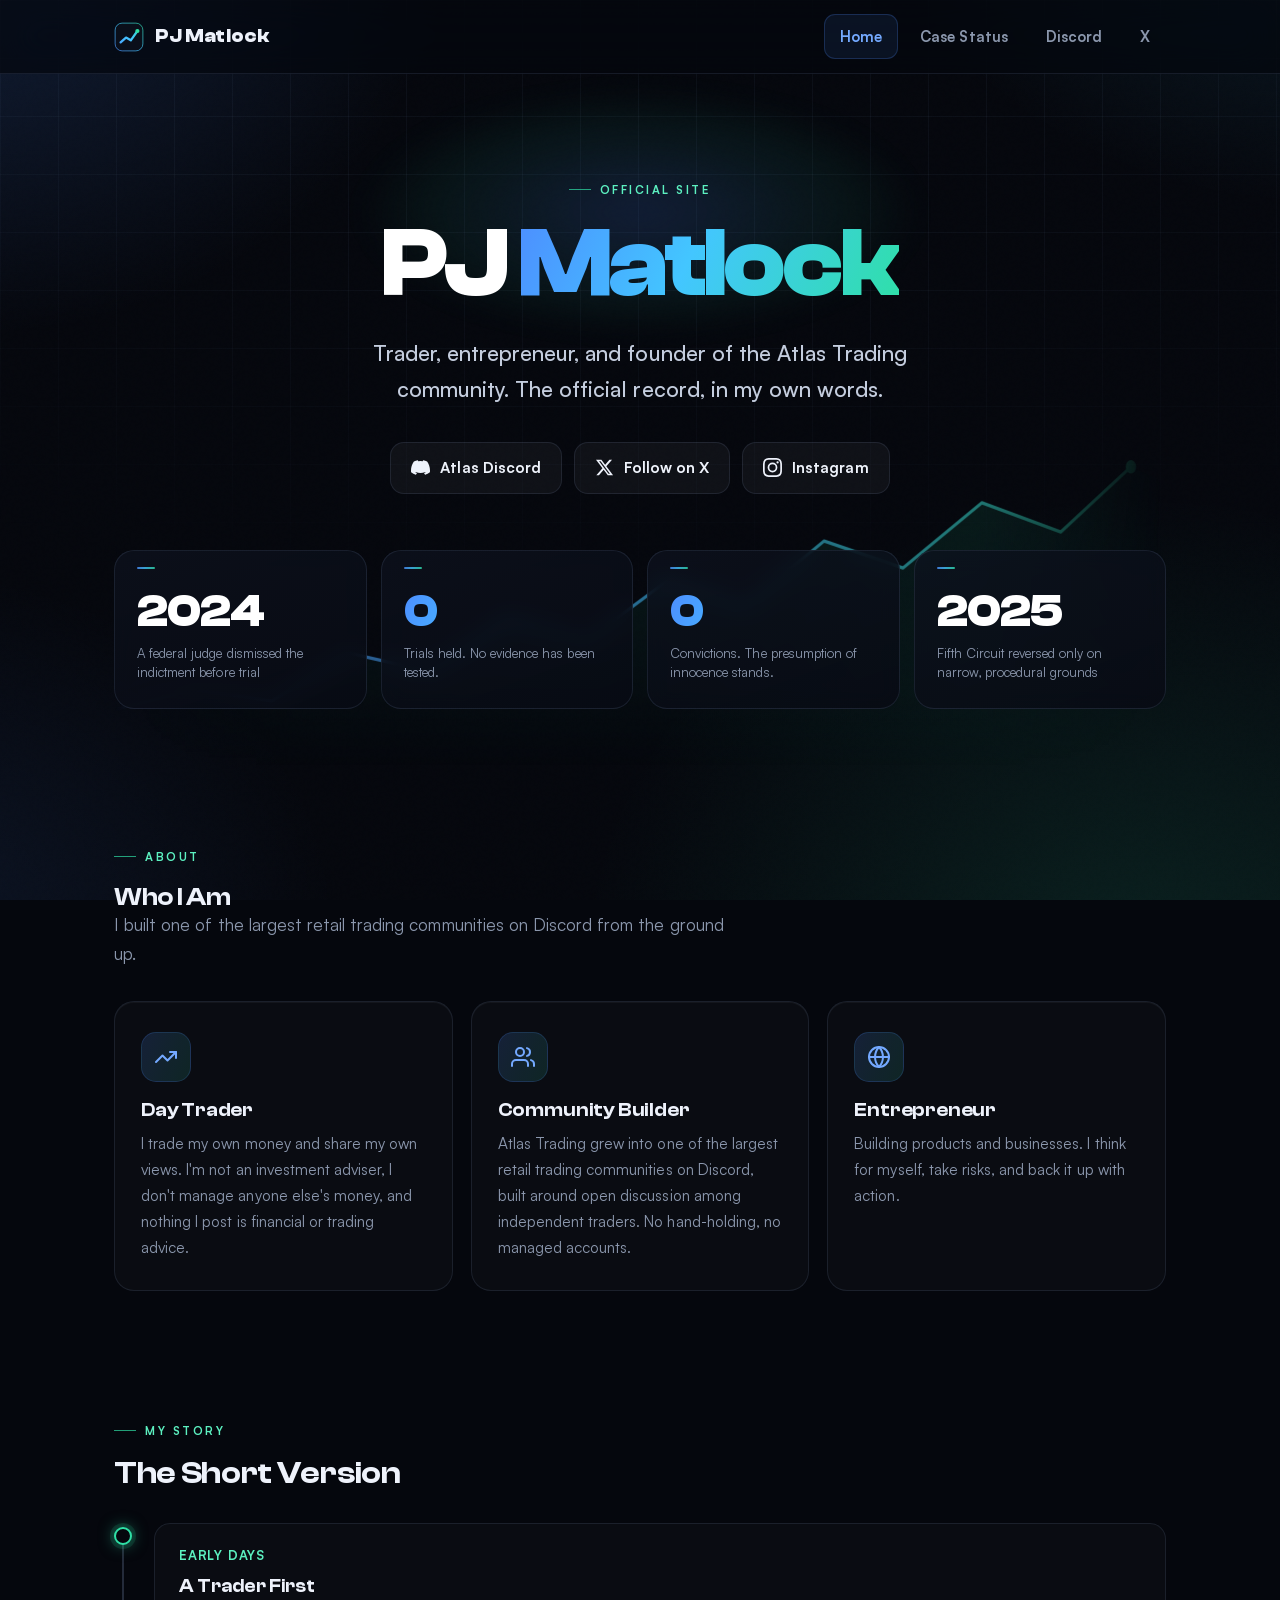
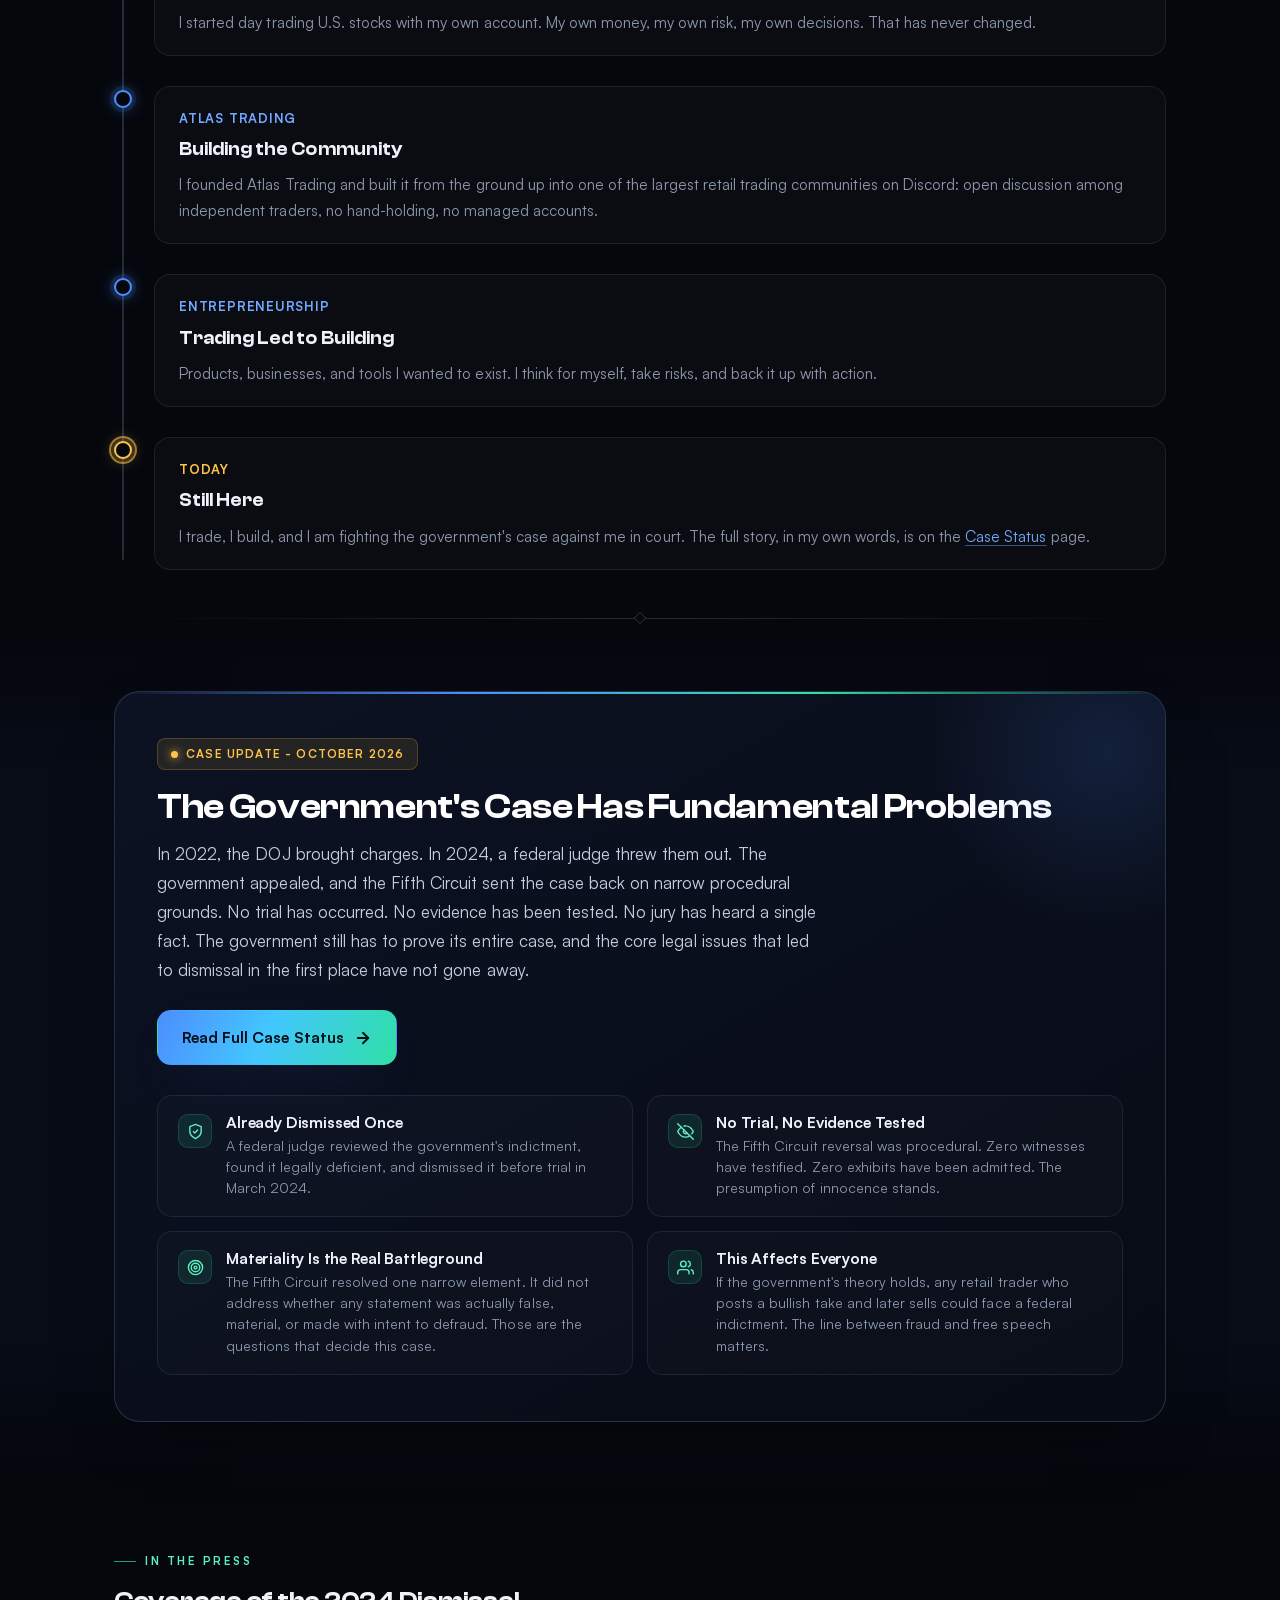
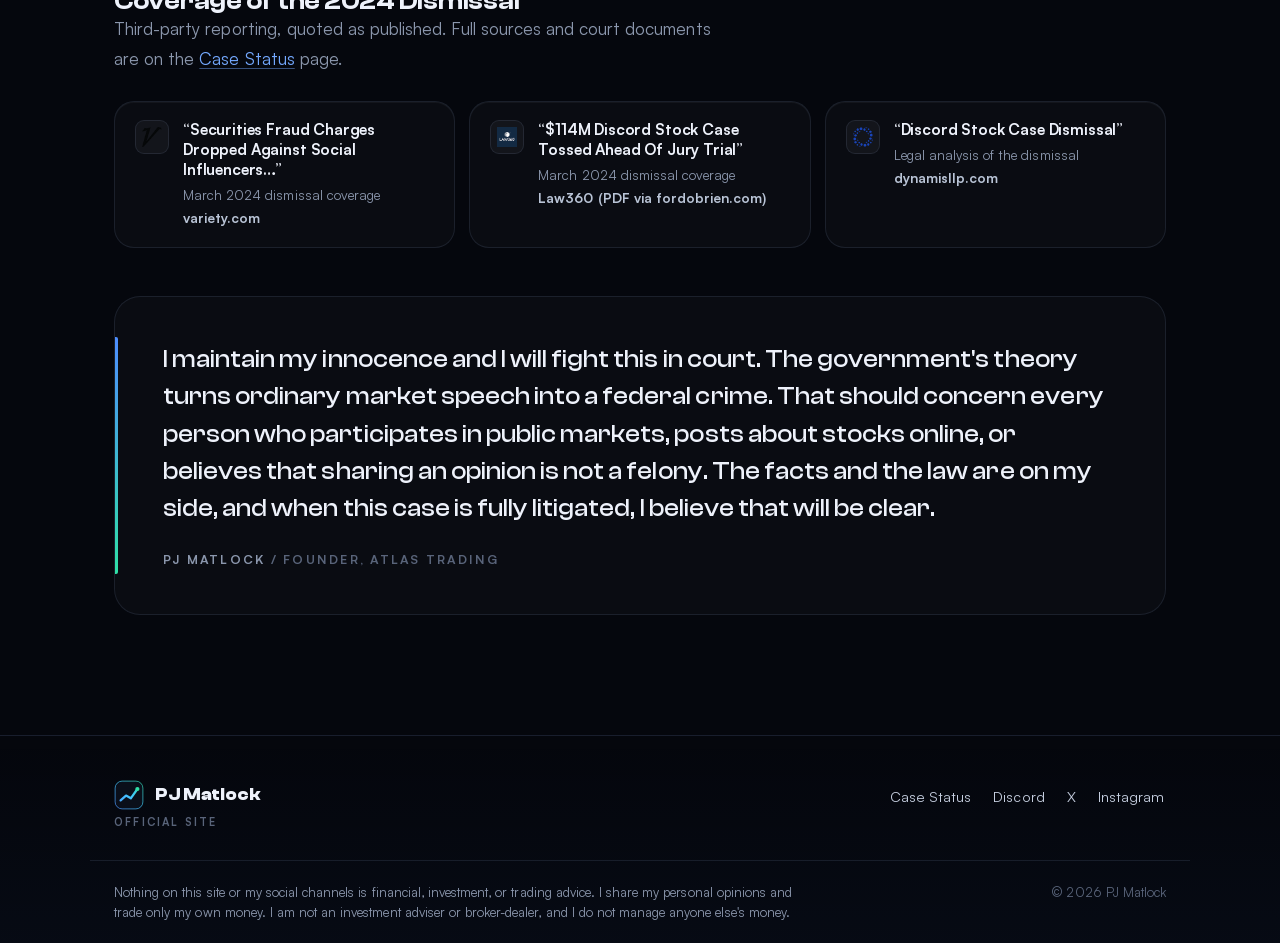
==== commit b808a55d: "Update case status for October 2026 Co-Authored-By: Claude Opus 5.5 (1M context) <noreply@anthropic." ====
--- a/index.html
+++ b/index.html
@@ -224,7 +224,7 @@
     <!-- Case Overview -->
     <section class="section band">
       <div class="banner reveal">
-        <div class="tag"><span class="dot"></span> Case Update - July 2026</div>
+        <div class="tag"><span class="dot"></span> Case Update - October 2026</div>
         <h2>The Government's Case Has Fundamental Problems</h2>
         <p>
           In 2022, the DOJ brought charges. In 2024, a federal judge threw them out. The government appealed, and the Fifth Circuit sent the case back on narrow procedural grounds. No trial has occurred. No evidence has been tested. No jury has heard a single fact. The government still has to prove its entire case, and the core legal issues that led to dismissal in the first place have not gone away.
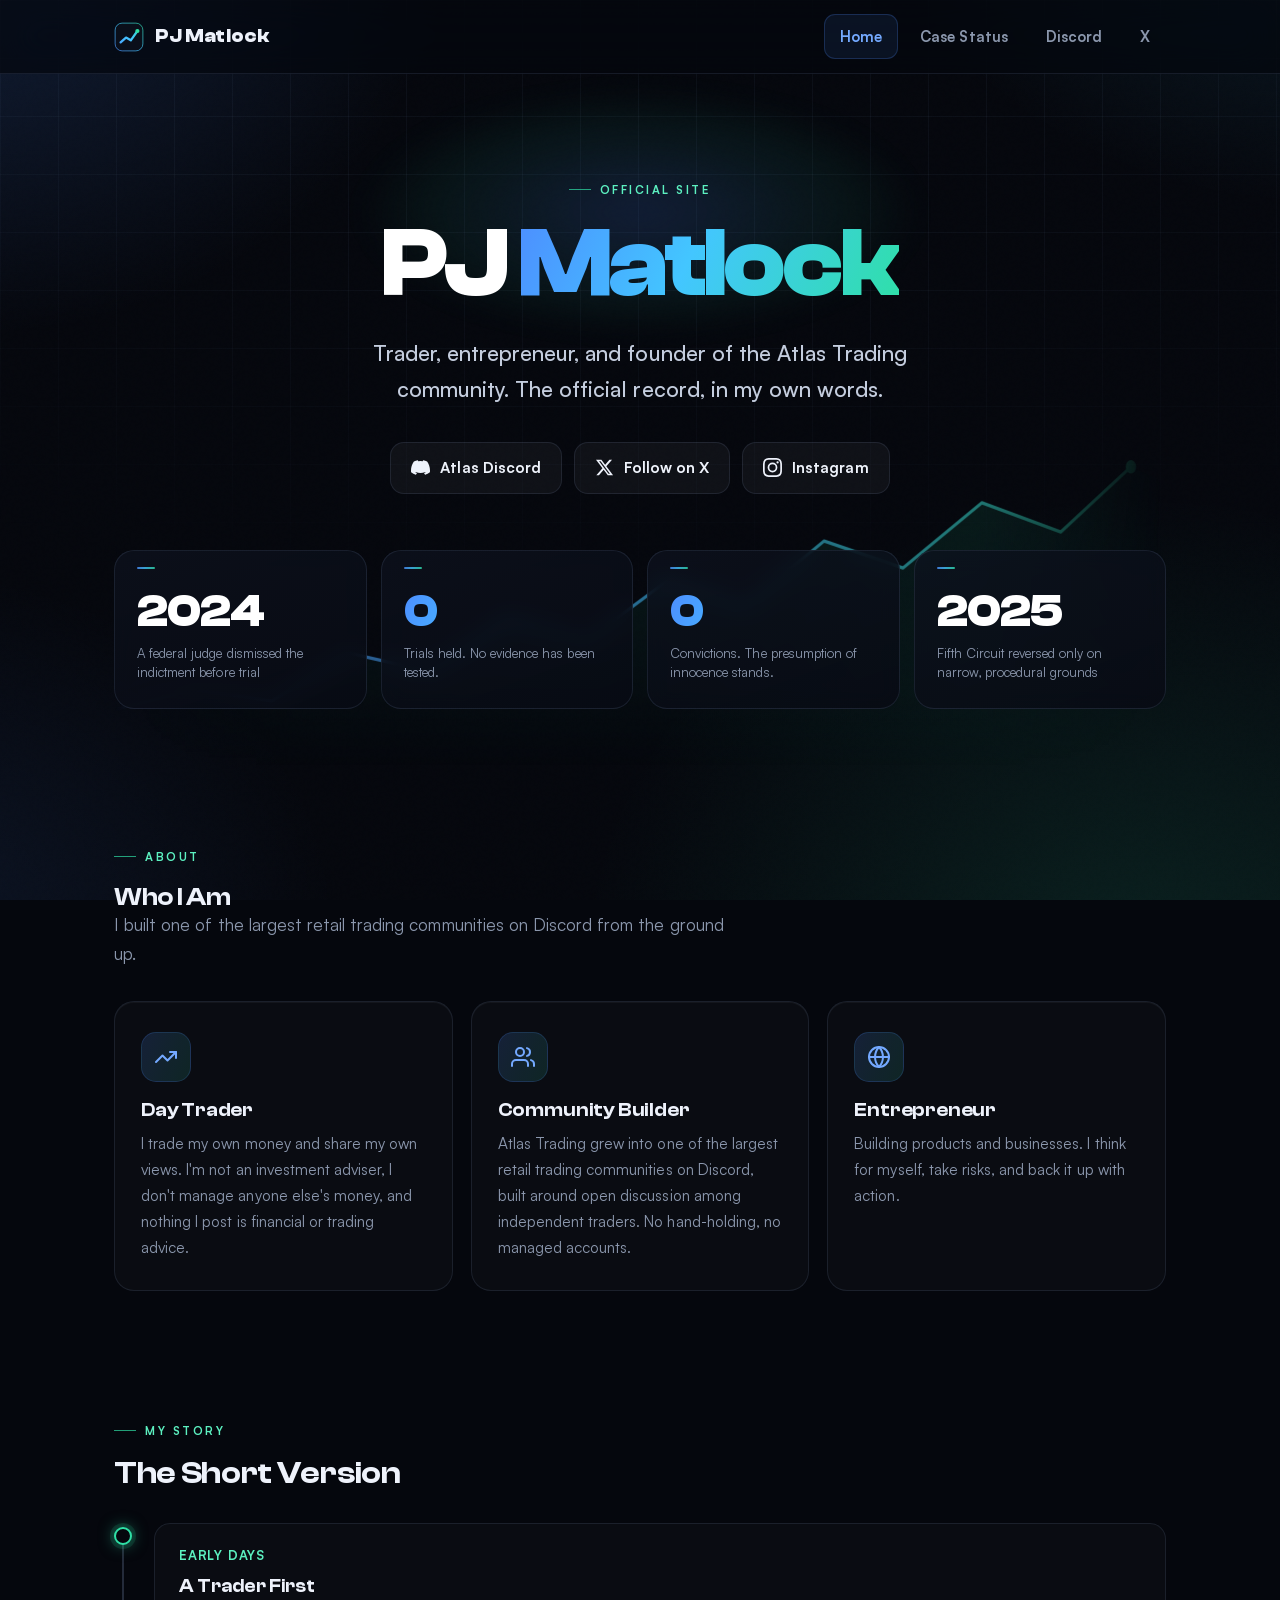
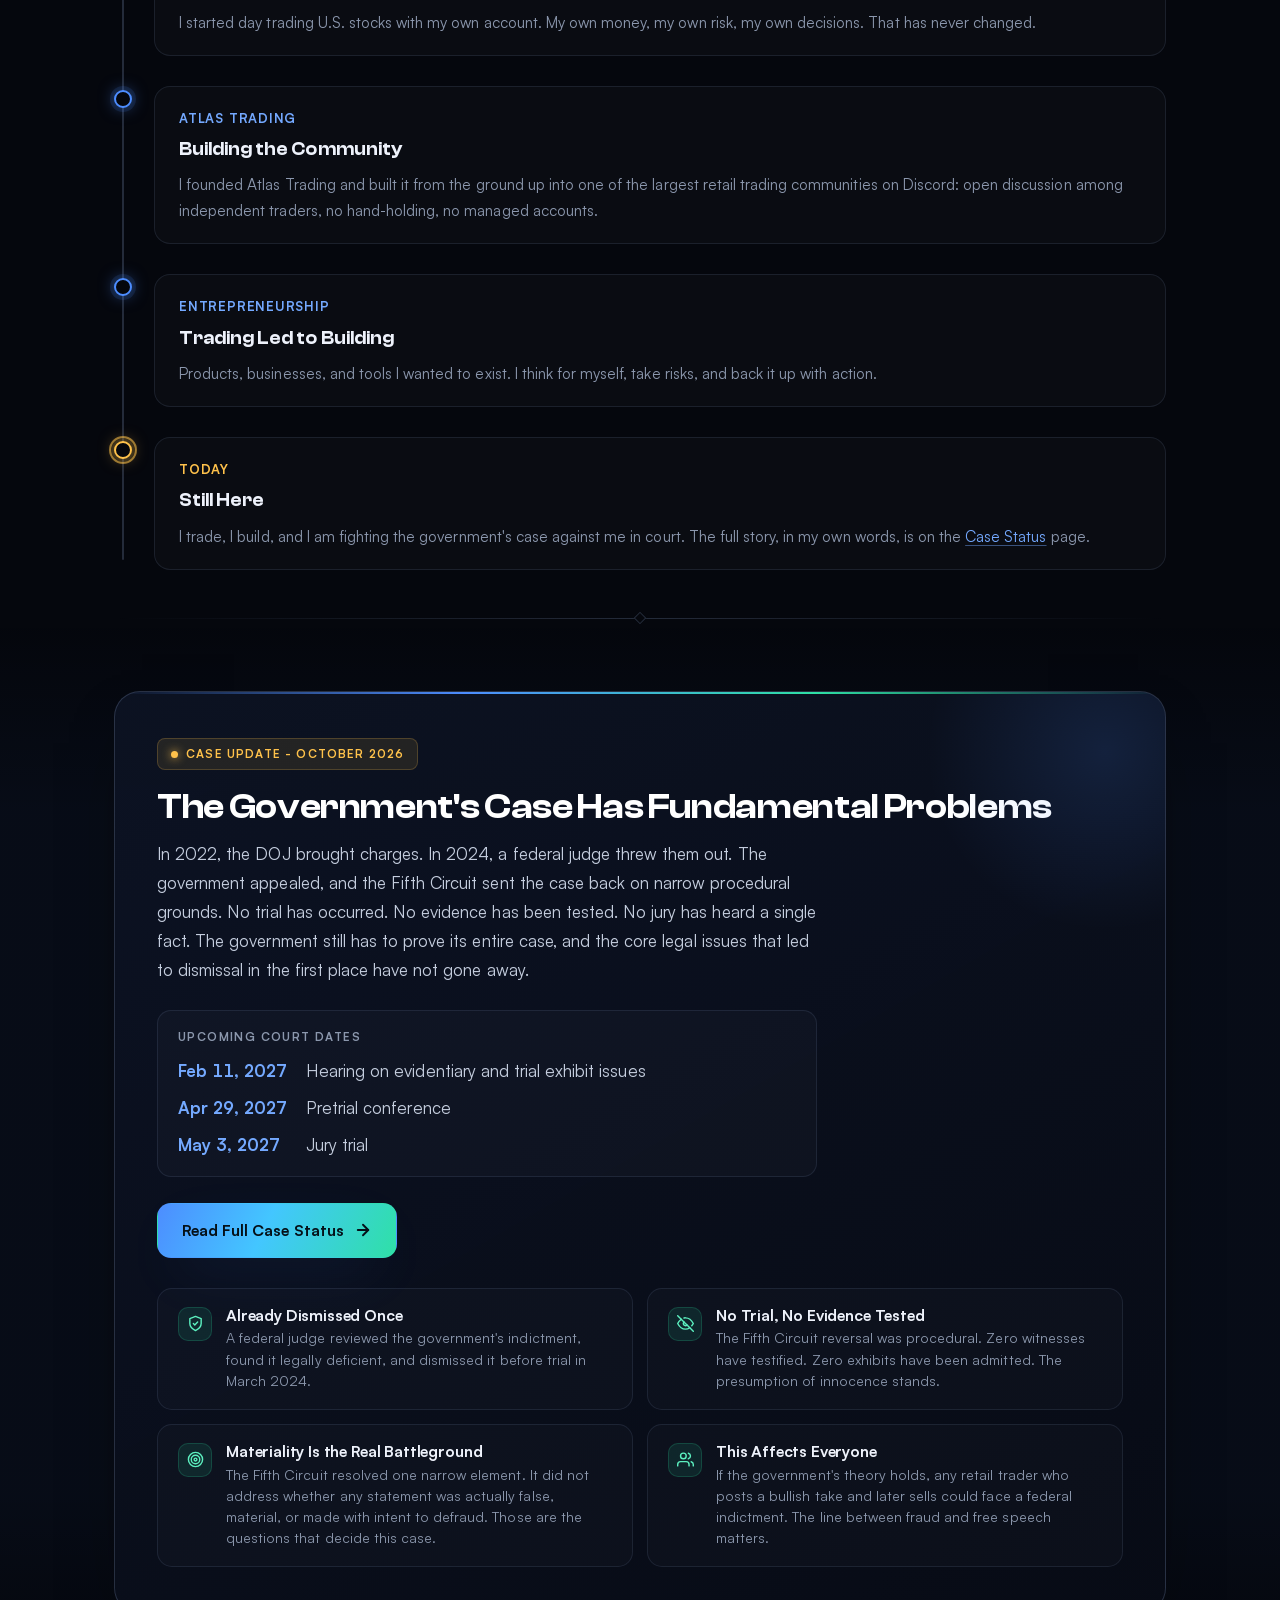
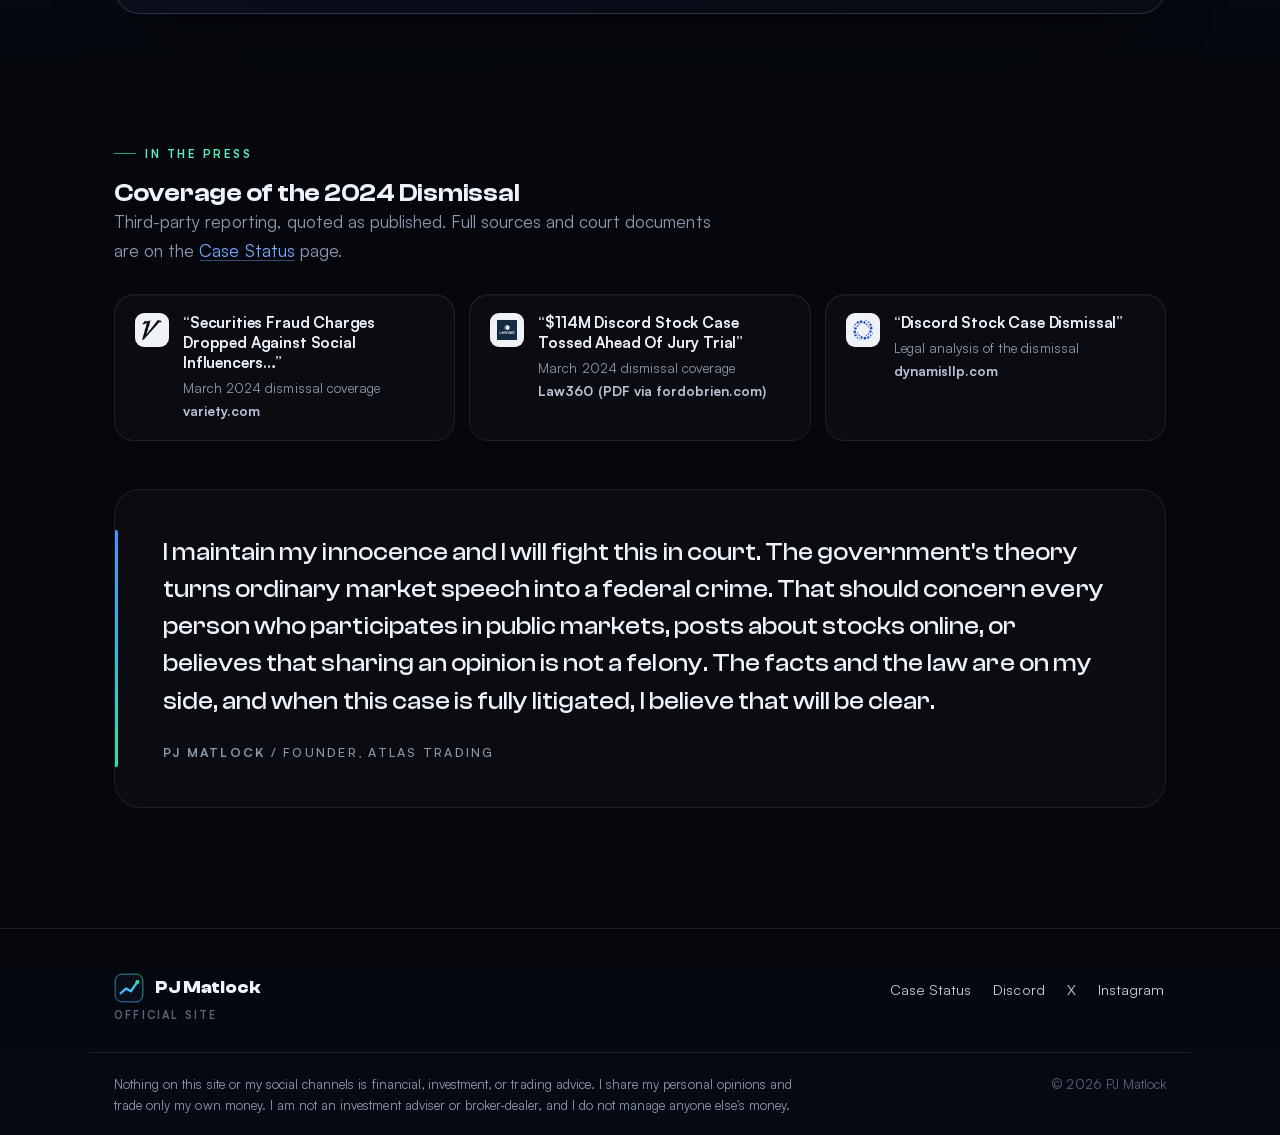
==== commit 273aceee: "Polish: court dates, layout and accessibility fixes, security headers Co-Authored-By: Claude Opus 5." ====
--- a/index.html
+++ b/index.html
@@ -2,6 +2,7 @@
 <html lang="en">
 <head>
   <meta charset="utf-8" />
+  <script>document.documentElement.classList.add("js")</script>
   <title>PJ Matlock - Trader, Entrepreneur, Atlas Trading Founder</title>
   <meta name="viewport" content="width=device-width, initial-scale=1" />
   <meta name="description" content="PJ Matlock is a trader, entrepreneur, and founder of the Atlas Trading community. Official site with case status updates, social links, and more." />
@@ -68,8 +69,8 @@
 
   <link rel="preload" href="/assets/fonts/ClashDisplay-700.woff2" as="font" type="font/woff2" crossorigin />
   <link rel="preload" href="/assets/fonts/Satoshi-400.woff2" as="font" type="font/woff2" crossorigin />
-  <link rel="stylesheet" href="/assets/site.css?v=20261013" />
-  <script src="/assets/site.js?v=20261013" defer></script>
+  <link rel="stylesheet" href="/assets/site.css?v=20261013b" />
+  <script src="/assets/site.js?v=20261013b" defer></script>
 </head>
 <body>
   <a class="skip-link" href="#main">Skip to content</a>
@@ -229,6 +230,14 @@
         <p>
           In 2022, the DOJ brought charges. In 2024, a federal judge threw them out. The government appealed, and the Fifth Circuit sent the case back on narrow procedural grounds. No trial has occurred. No evidence has been tested. No jury has heard a single fact. The government still has to prove its entire case, and the core legal issues that led to dismissal in the first place have not gone away.
         </p>
+        <div class="court-dates" aria-label="Upcoming court dates">
+          <div class="cd-label">Upcoming court dates</div>
+          <ul>
+            <li><span class="cd-date">Feb 11, 2027</span><span class="cd-what">Hearing on evidentiary and trial exhibit issues</span></li>
+            <li><span class="cd-date">Apr 29, 2027</span><span class="cd-what">Pretrial conference</span></li>
+            <li><span class="cd-date">May 3, 2027</span><span class="cd-what">Jury trial</span></li>
+          </ul>
+        </div>
         <a href="/case-status/" class="btn btn-primary">
           Read Full Case Status
           <svg aria-hidden="true" focusable="false" viewBox="0 0 24 24" fill="none" stroke="currentColor" stroke-width="2.5" stroke-linecap="round" stroke-linejoin="round"><line x1="5" y1="12" x2="19" y2="12"/><polyline points="12 5 19 12 12 19"/></svg>
@@ -308,7 +317,7 @@
         <p>
           I maintain my innocence and I will fight this in court. The government's theory turns ordinary market speech into a federal crime. That should concern every person who participates in public markets, posts about stocks online, or believes that sharing an opinion is not a felony. The facts and the law are on my side, and when this case is fully litigated, I believe that will be clear.
         </p>
-        <div class="attrib">PJ Matlock <span style="color:var(--dim)">/ Founder, Atlas Trading</span></div>
+        <div class="attrib">PJ Matlock <span class="attrib-role">/ Founder, Atlas Trading</span></div>
       </div>
     </section>
 
--- a/assets/site.css
+++ b/assets/site.css
@@ -141,9 +141,12 @@
 .section.tight { padding: 48px 0; }
 /* Full-bleed tinted band to break the section metronome */
 .band { position: relative; }
+/* The tint bleeds to both screen edges through border-image outset, which
+   paints outside the box without widening the page (an inset: 0 -50vw box
+   made the document ~500px wider than the screen). */
 .band::before {
-  content: ''; position: absolute; inset: 0 -50vw; pointer-events: none;
-  background: linear-gradient(180deg, transparent, rgba(77, 141, 255, .045) 18%, rgba(77, 141, 255, .045) 82%, transparent);
+  content: ''; position: absolute; inset: 0; pointer-events: none;
+  border-image: linear-gradient(180deg, transparent, rgba(77, 141, 255, .045) 18%, rgba(77, 141, 255, .045) 82%, transparent) fill 0 / 0 / 0 100vw;
 }
 .divider { position: relative; overflow: visible; border: none; height: 1px; background: linear-gradient(90deg, transparent, var(--hairline-2), transparent); }
 .divider::after {
@@ -383,6 +386,19 @@
 .kp .ic svg { width: 17px; height: 17px; color: var(--green-bright); }
 .kp h3 { font-family: var(--font-body); font-size: .98rem; font-weight: 700; color: var(--ink); margin-bottom: 4px; }
 .kp p { font-size: .88rem; color: var(--muted); line-height: 1.5; }
+/* Phones: give the nested key-point cards the full text width */
+@media (max-width: 560px) {
+  .banner { padding: 32px 20px; }
+  .kp { flex-direction: column; gap: 10px; padding: 16px; }
+}
+/* Upcoming court dates (home case banner) */
+.court-dates { margin: 0 0 26px; padding: 16px 20px; border-radius: 14px; background: rgba(255, 255, 255, .025); border: 1px solid var(--hairline); max-width: 660px; }
+.court-dates .cd-label { font-size: .73rem; font-weight: 700; letter-spacing: .12em; text-transform: uppercase; color: var(--muted); margin-bottom: 10px; }
+.court-dates ul { list-style: none; margin: 0; padding: 0; display: grid; gap: 8px; }
+.court-dates li { display: flex; gap: 16px; align-items: baseline; }
+.court-dates .cd-date { flex: 0 0 112px; font-weight: 700; color: var(--blue-bright); font-variant-numeric: tabular-nums; }
+.court-dates .cd-what { color: var(--ink-soft); }
+@media (max-width: 560px) { .court-dates li { flex-direction: column; gap: 0; } .court-dates .cd-date { flex: none; } }
 
 /* ----------------------------------------------------------------
    Quote / statement block: left-set, display type, gradient rule
@@ -391,6 +407,7 @@
 .quote::before { content: ''; position: absolute; top: 40px; bottom: 40px; left: 0; width: 3px; background: linear-gradient(180deg, var(--blue), var(--green)); border-radius: 0 2px 2px 0; }
 .quote p { font-family: var(--font-display); font-size: clamp(1.2rem, 2.6vw, 1.55rem); color: var(--ink); max-width: none; margin: 0; line-height: 1.5; font-weight: 500; position: relative; }
 .quote .attrib { margin-top: 22px; font-size: .78rem; font-weight: 700; letter-spacing: .18em; text-transform: uppercase; color: var(--muted); }
+.quote .attrib .attrib-role { font-weight: 500; }
 @media (max-width: 720px) { .quote { padding: 34px 28px; } }
 
 /* ----------------------------------------------------------------
@@ -475,7 +492,7 @@
 @media (max-width: 640px) { .sources { grid-template-columns: 1fr; } }
 .source { display: flex; gap: 14px; align-items: flex-start; text-decoration: none; color: var(--ink-soft); padding: 18px 20px; }
 .source:hover { text-decoration: none; }
-.source .fav { flex: 0 0 34px; height: 34px; border-radius: 9px; overflow: hidden; background: rgba(255, 255, 255, .04); border: 1px solid var(--hairline); display: grid; place-items: center; }
+.source .fav { flex: 0 0 34px; height: 34px; border-radius: 9px; overflow: hidden; background: #eef1f6; border: 1px solid rgba(255, 255, 255, .16); display: grid; place-items: center; }
 .source .fav img { width: 20px; height: 20px; }
 .source h3 { font-family: var(--font-body); font-size: .96rem; font-weight: 700; color: var(--ink); margin-bottom: 3px; line-height: 1.3; }
 .source .meta { color: var(--muted); font-size: .85rem; }
@@ -558,7 +575,7 @@
    On-this-page quick nav (case-status)
    ---------------------------------------------------------------- */
 .toc { margin: 0 0 44px; padding: 20px 24px; border-radius: var(--radius); background: var(--panel); border: 1px solid var(--hairline); }
-.toc .toc-label { font-size: .68rem; font-weight: 700; letter-spacing: .2em; text-transform: uppercase; color: var(--dim); margin-bottom: 10px; }
+.toc .toc-label { font-size: .68rem; font-weight: 700; letter-spacing: .2em; text-transform: uppercase; color: var(--muted); margin-bottom: 10px; }
 .toc ol { list-style: none; display: flex; flex-wrap: wrap; gap: 6px 8px; padding: 0; margin: 0; }
 .toc a {
   display: inline-block; padding: 7px 13px; border-radius: 10px;
@@ -588,8 +605,8 @@
 /* ----------------------------------------------------------------
    Reveal-on-scroll
    ---------------------------------------------------------------- */
-.reveal { opacity: 0; transform: translateY(26px); transition: opacity .7s cubic-bezier(.2, .7, .2, 1), transform .7s cubic-bezier(.2, .7, .2, 1); will-change: opacity, transform; }
-.reveal.in { opacity: 1; transform: none; will-change: auto; }
+html.js .reveal { opacity: 0; transform: translateY(26px); transition: opacity .7s cubic-bezier(.2, .7, .2, 1), transform .7s cubic-bezier(.2, .7, .2, 1); will-change: opacity, transform; }
+html.js .reveal.in { opacity: 1; transform: none; will-change: auto; }
 
 /* ----------------------------------------------------------------
    Reduced motion / reduced data
@@ -615,9 +632,9 @@
 @media print {
   :root { color-scheme: light; }
   body { background: #fff !important; color: #222 !important; font-size: 12px; }
-  h1, h2, h3, h4, strong, .stat .num, .tl-title, .faq-q, .quote p, .closing p, .status-callout p { color: #000 !important; }
+  h1, h2, h3, h4, strong, .stat .num, .tl-title, .faq-q, .quote p, .closing p, .status-callout p, .court-dates .cd-date, .court-dates .cd-what { color: #000 !important; }
   p, li, .tl-desc, .lbl, .meta, .kp p, .problem p, .callout p, .callout li, .faq-a-inner > div, .section-desc, .foot-disclaimer, .factbox dd, .update-text, em { color: #222 !important; }
-  .tl-date, .eyebrow, .tag, .status-label, .case-id, .domain, .attrib, .factbox dt, .update-date { color: #444 !important; background: none !important; border-color: #bbb !important; }
+  .tl-date, .eyebrow, .tag, .status-label, .case-id, .domain, .attrib, .factbox dt, .update-date, .court-dates .cd-label { color: #444 !important; background: none !important; border-color: #bbb !important; }
   .source { flex-wrap: wrap; }
   .source::after { flex-basis: 100%; }
   .grad-text { background: none !important; -webkit-background-clip: initial !important; background-clip: initial !important; -webkit-text-fill-color: initial !important; color: #000 !important; }
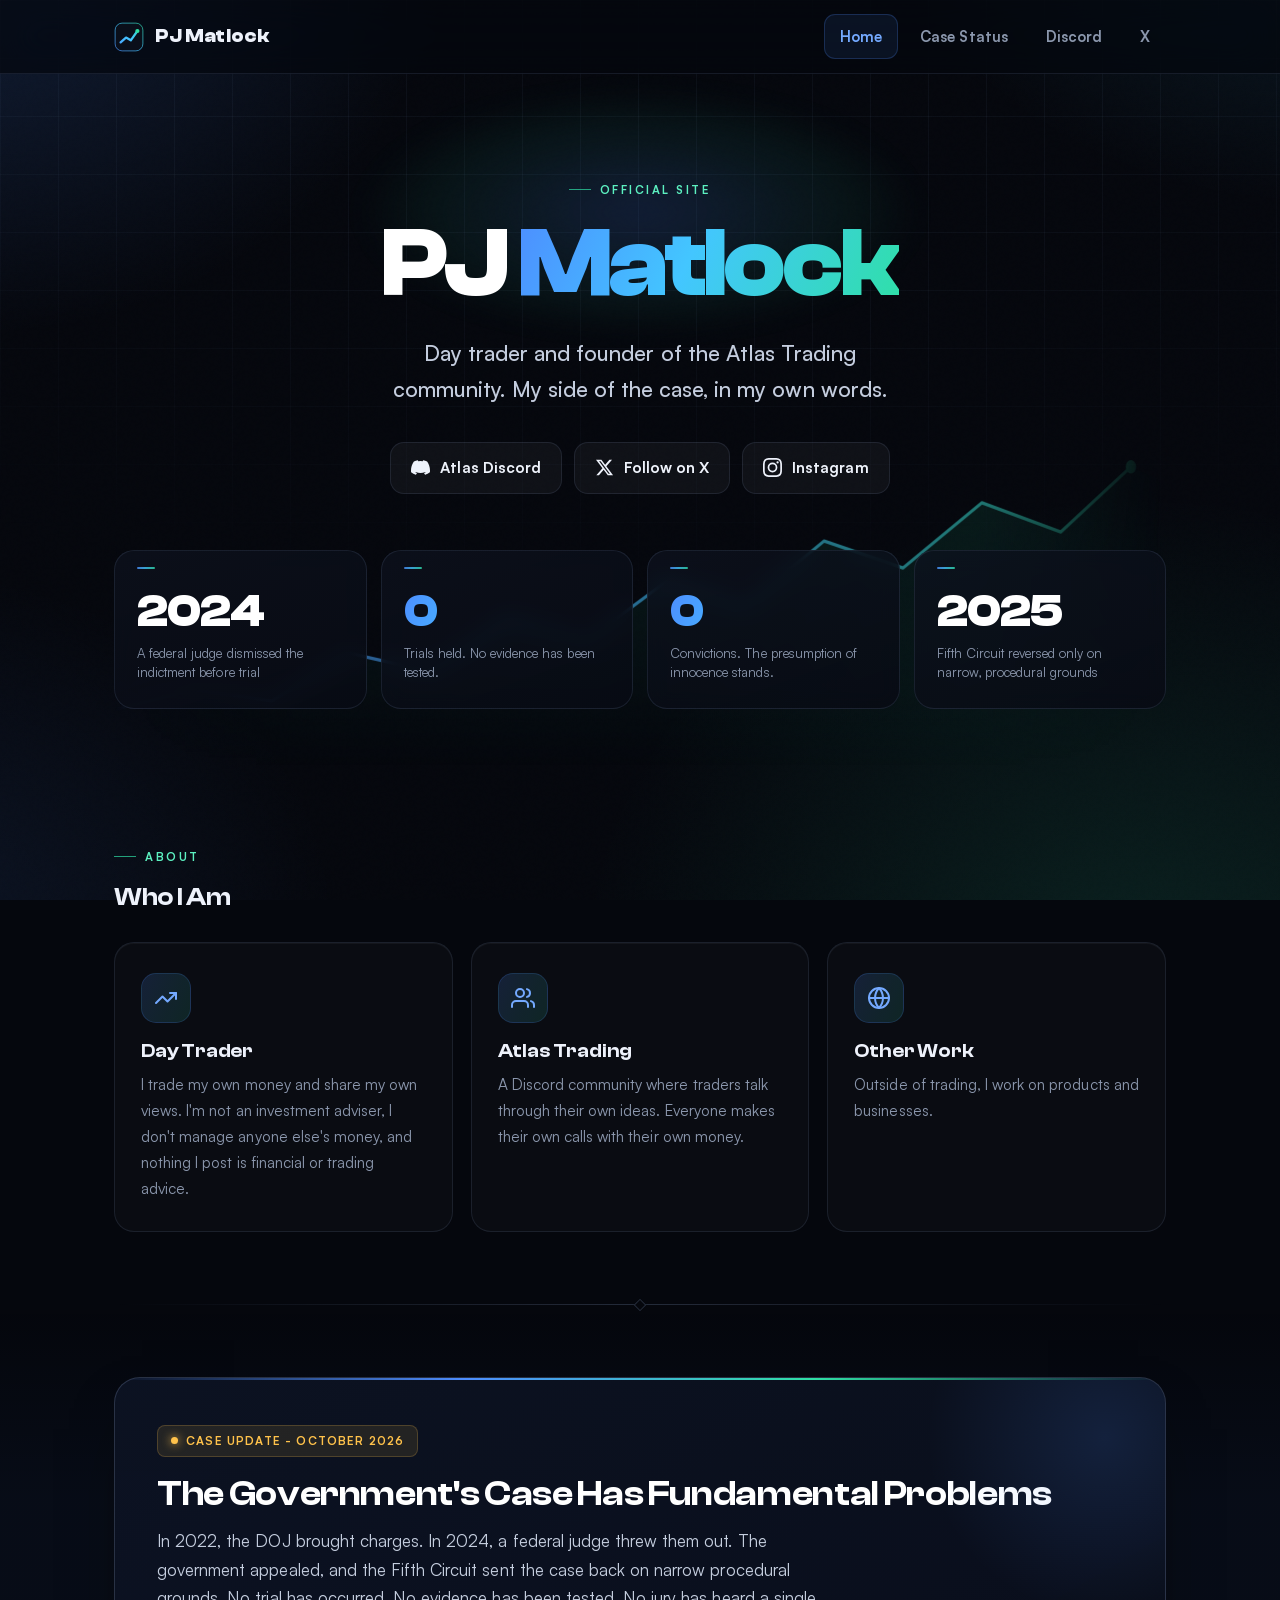
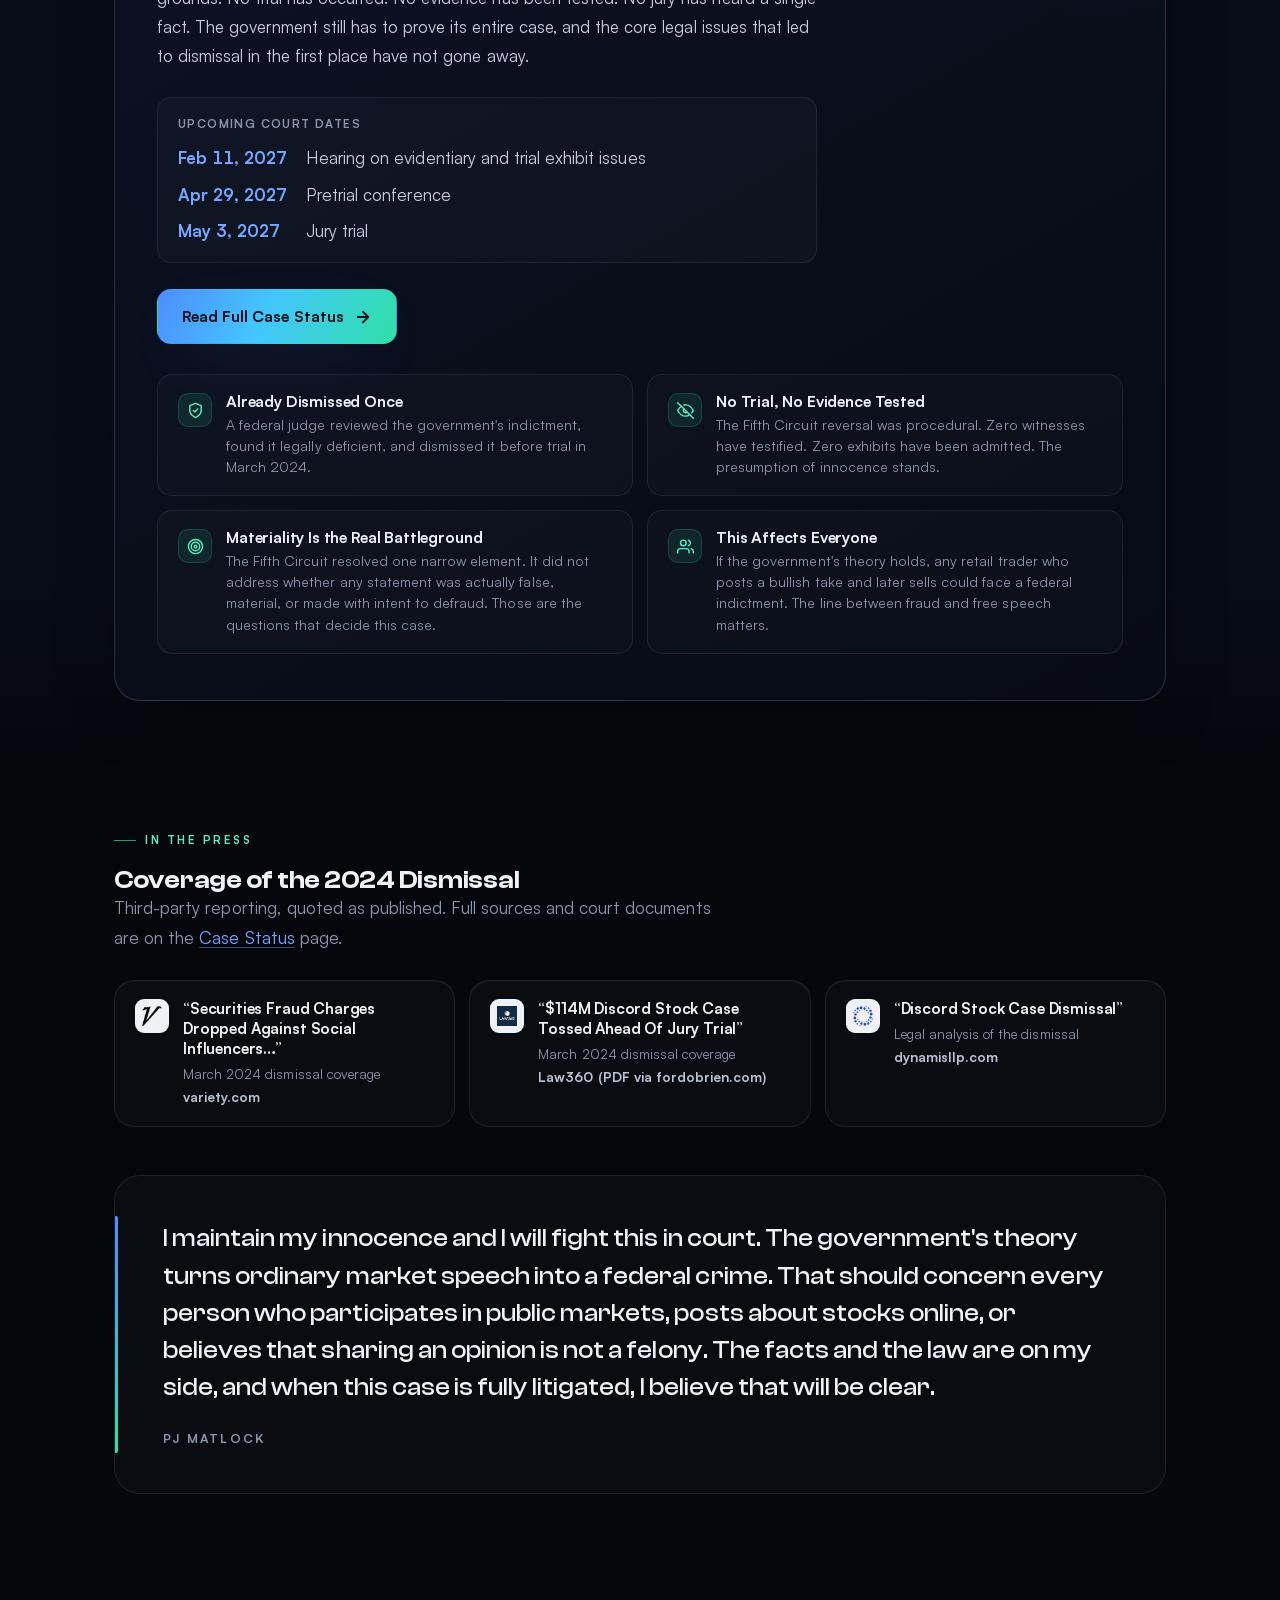
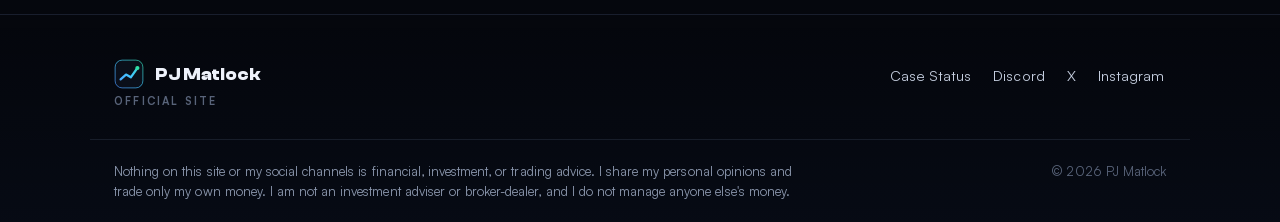
==== commit d988c28d: "Tone down the About copy, drop the My Story timeline, refresh share image Co-Authored-By: Claude Opu" ====
--- a/index.html
+++ b/index.html
@@ -3,9 +3,9 @@
 <head>
   <meta charset="utf-8" />
   <script>document.documentElement.classList.add("js")</script>
-  <title>PJ Matlock - Trader, Entrepreneur, Atlas Trading Founder</title>
+  <title>PJ Matlock - Official Site</title>
   <meta name="viewport" content="width=device-width, initial-scale=1" />
-  <meta name="description" content="PJ Matlock is a trader, entrepreneur, and founder of the Atlas Trading community. Official site with case status updates, social links, and more." />
+  <meta name="description" content="PJ Matlock is a day trader and the founder of the Atlas Trading community. Case status updates and links." />
   <link rel="canonical" href="https://pjmatlock.com/" />
   <meta name="robots" content="index,follow,max-image-preview:large" />
   <meta name="theme-color" content="#05070d" />
@@ -20,21 +20,21 @@
 
   <!-- Open Graph -->
   <meta property="og:title" content="PJ Matlock - Official Site" />
-  <meta property="og:description" content="Trader, entrepreneur, and founder of Atlas Trading. Official site with case updates and links." />
+  <meta property="og:description" content="Day trader and founder of Atlas Trading. Case updates and links." />
   <meta property="og:url" content="https://pjmatlock.com/" />
   <meta property="og:type" content="website" />
   <meta property="og:site_name" content="PJ Matlock Official" />
-  <meta property="og:image" content="https://pjmatlock.com/assets/og.png" />
+  <meta property="og:image" content="https://pjmatlock.com/assets/og.png?v=20261014" />
   <meta property="og:image:width" content="1200" />
   <meta property="og:image:height" content="630" />
-  <meta property="og:image:alt" content="PJ Matlock - Trader, Entrepreneur, Atlas Trading Founder" />
+  <meta property="og:image:alt" content="PJ Matlock - Day Trader, Atlas Trading Founder" />
   <meta name="twitter:card" content="summary_large_image" />
   <meta name="twitter:site" content="@pjmatlock" />
   <meta name="twitter:creator" content="@pjmatlock" />
   <meta name="twitter:title" content="PJ Matlock - Official Site" />
-  <meta name="twitter:description" content="Trader, entrepreneur, and founder of Atlas Trading. Official site with case updates and links." />
-  <meta name="twitter:image" content="https://pjmatlock.com/assets/og.png" />
-  <meta name="twitter:image:alt" content="PJ Matlock - Trader, Entrepreneur, Atlas Trading Founder" />
+  <meta name="twitter:description" content="Day trader and founder of Atlas Trading. Case updates and links." />
+  <meta name="twitter:image" content="https://pjmatlock.com/assets/og.png?v=20261014" />
+  <meta name="twitter:image:alt" content="PJ Matlock - Day Trader, Atlas Trading Founder" />
 
   <!-- Person -->
   <script type="application/ld+json">
@@ -45,13 +45,13 @@
     "name":"Perry \"PJ\" Matlock",
     "alternateName":["PJ Matlock","Perry Matlock"],
     "url":"https://pjmatlock.com/",
-    "image":"https://pjmatlock.com/assets/og.png",
+    "image":"https://pjmatlock.com/assets/og.png?v=20261014",
     "sameAs":[
       "https://x.com/pjmatlock",
       "https://www.instagram.com/pjmatlock/",
       "https://discord.gg/atlastrading"
     ],
-    "description":"Trader, entrepreneur, and founder of the Atlas Trading community."
+    "description":"Day trader and founder of the Atlas Trading community."
   }
   </script>
 
@@ -69,8 +69,8 @@
 
   <link rel="preload" href="/assets/fonts/ClashDisplay-700.woff2" as="font" type="font/woff2" crossorigin />
   <link rel="preload" href="/assets/fonts/Satoshi-400.woff2" as="font" type="font/woff2" crossorigin />
-  <link rel="stylesheet" href="/assets/site.css?v=20261013b" />
-  <script src="/assets/site.js?v=20261013b" defer></script>
+  <link rel="stylesheet" href="/assets/site.css?v=20261014" />
+  <script src="/assets/site.js?v=20261014" defer></script>
 </head>
 <body>
   <a class="skip-link" href="#main">Skip to content</a>
@@ -121,7 +121,7 @@
       <div class="reveal in">
         <div class="eyebrow" style="justify-content:center">Official Site</div>
         <h1>PJ <span class="grad-text">Matlock</span></h1>
-        <p class="tagline">Trader, entrepreneur, and founder of the Atlas Trading community. The official record, in my own words.</p>
+        <p class="tagline">Day trader and founder of the Atlas Trading community. My side of the case, in my own words.</p>
         <div class="social-row">
           <a class="pill discord" href="https://discord.gg/atlastrading" target="_blank" rel="noopener">
             <svg aria-hidden="true" focusable="false" viewBox="0 0 24 24" fill="currentColor"><path d="M20.317 4.37a19.791 19.791 0 0 0-4.885-1.515.074.074 0 0 0-.079.037c-.21.375-.444.864-.608 1.25a18.27 18.27 0 0 0-5.487 0 12.64 12.64 0 0 0-.617-1.25.077.077 0 0 0-.079-.037A19.736 19.736 0 0 0 3.677 4.37a.07.07 0 0 0-.032.027C.533 9.046-.32 13.58.099 18.057a.082.082 0 0 0 .031.057 19.9 19.9 0 0 0 5.993 3.03.078.078 0 0 0 .084-.028 14.09 14.09 0 0 0 1.226-1.994.076.076 0 0 0-.041-.106 13.107 13.107 0 0 1-1.872-.892.077.077 0 0 1-.008-.128 10.2 10.2 0 0 0 .372-.292.074.074 0 0 1 .077-.01c3.928 1.793 8.18 1.793 12.062 0a.074.074 0 0 1 .078.01c.12.098.246.198.373.292a.077.077 0 0 1-.006.127 12.299 12.299 0 0 1-1.873.892.077.077 0 0 0-.041.107c.36.698.772 1.362 1.225 1.993a.076.076 0 0 0 .084.028 19.839 19.839 0 0 0 6.002-3.03.077.077 0 0 0 .032-.054c.5-5.177-.838-9.674-3.549-13.66a.061.061 0 0 0-.031-.03z"/></svg>
@@ -152,7 +152,6 @@
       <div class="reveal">
         <div class="eyebrow">About</div>
         <h2>Who I Am</h2>
-        <p class="section-desc">I built one of the largest retail trading communities on Discord from the ground up.</p>
       </div>
       <div class="feature-grid" style="margin-top:32px">
         <div class="card feature spot reveal" data-delay="0">
@@ -162,60 +161,13 @@
         </div>
         <div class="card feature spot reveal" data-delay=".1">
           <div class="ic"><svg aria-hidden="true" focusable="false" viewBox="0 0 24 24" fill="none" stroke="currentColor" stroke-width="2" stroke-linecap="round" stroke-linejoin="round"><path d="M17 21v-2a4 4 0 0 0-4-4H5a4 4 0 0 0-4 4v2"/><circle cx="9" cy="7" r="4"/><path d="M23 21v-2a4 4 0 0 0-3-3.87"/><path d="M16 3.13a4 4 0 0 1 0 7.75"/></svg></div>
-          <h3>Community Builder</h3>
-          <p>Atlas Trading grew into one of the largest retail trading communities on Discord, built around open discussion among independent traders. No hand-holding, no managed accounts.</p>
+          <h3>Atlas Trading</h3>
+          <p>A Discord community where traders talk through their own ideas. Everyone makes their own calls with their own money.</p>
         </div>
         <div class="card feature spot reveal" data-delay=".2">
           <div class="ic"><svg aria-hidden="true" focusable="false" viewBox="0 0 24 24" fill="none" stroke="currentColor" stroke-width="2" stroke-linecap="round" stroke-linejoin="round"><circle cx="12" cy="12" r="10"/><line x1="2" y1="12" x2="22" y2="12"/><path d="M12 2a15.3 15.3 0 0 1 4 10 15.3 15.3 0 0 1-4 10 15.3 15.3 0 0 1-4-10 15.3 15.3 0 0 1 4-10z"/></svg></div>
-          <h3>Entrepreneur</h3>
-          <p>Building products and businesses. I think for myself, take risks, and back it up with action.</p>
-        </div>
-      </div>
-    </section>
-
-    <!-- My Story -->
-    <section class="section tight timeline" aria-label="My story">
-      <div class="reveal">
-        <div class="eyebrow">My Story</div>
-        <h2>The Short Version</h2>
-      </div>
-      <div class="tl-items" style="margin-top:32px">
-        <div class="tl-track"><div class="tl-fill"></div></div>
-
-        <div class="tl-item green">
-          <div class="tl-dot"></div>
-          <div class="tl-card">
-            <div class="tl-date">Early Days</div>
-            <div class="tl-title">A Trader First</div>
-            <div class="tl-desc">I started day trading U.S. stocks with my own account. My own money, my own risk, my own decisions. That has never changed.</div>
-          </div>
-        </div>
-
-        <div class="tl-item">
-          <div class="tl-dot"></div>
-          <div class="tl-card">
-            <div class="tl-date">Atlas Trading</div>
-            <div class="tl-title">Building the Community</div>
-            <div class="tl-desc">I founded Atlas Trading and built it from the ground up into one of the largest retail trading communities on Discord: open discussion among independent traders, no hand-holding, no managed accounts.</div>
-          </div>
-        </div>
-
-        <div class="tl-item">
-          <div class="tl-dot"></div>
-          <div class="tl-card">
-            <div class="tl-date">Entrepreneurship</div>
-            <div class="tl-title">Trading Led to Building</div>
-            <div class="tl-desc">Products, businesses, and tools I wanted to exist. I think for myself, take risks, and back it up with action.</div>
-          </div>
-        </div>
-
-        <div class="tl-item amber">
-          <div class="tl-dot"></div>
-          <div class="tl-card">
-            <div class="tl-date">Today</div>
-            <div class="tl-title">Still Here</div>
-            <div class="tl-desc">I trade, I build, and I am fighting the government's case against me in court. The full story, in my own words, is on the <a href="/case-status/">Case Status</a> page.</div>
-          </div>
+          <h3>Other Work</h3>
+          <p>Outside of trading, I work on products and businesses.</p>
         </div>
       </div>
     </section>
@@ -317,7 +269,7 @@
         <p>
           I maintain my innocence and I will fight this in court. The government's theory turns ordinary market speech into a federal crime. That should concern every person who participates in public markets, posts about stocks online, or believes that sharing an opinion is not a felony. The facts and the law are on my side, and when this case is fully litigated, I believe that will be clear.
         </p>
-        <div class="attrib">PJ Matlock <span class="attrib-role">/ Founder, Atlas Trading</span></div>
+        <div class="attrib">PJ Matlock</div>
       </div>
     </section>
 
--- a/assets/site.css
+++ b/assets/site.css
@@ -407,7 +407,6 @@
 .quote::before { content: ''; position: absolute; top: 40px; bottom: 40px; left: 0; width: 3px; background: linear-gradient(180deg, var(--blue), var(--green)); border-radius: 0 2px 2px 0; }
 .quote p { font-family: var(--font-display); font-size: clamp(1.2rem, 2.6vw, 1.55rem); color: var(--ink); max-width: none; margin: 0; line-height: 1.5; font-weight: 500; position: relative; }
 .quote .attrib { margin-top: 22px; font-size: .78rem; font-weight: 700; letter-spacing: .18em; text-transform: uppercase; color: var(--muted); }
-.quote .attrib .attrib-role { font-weight: 500; }
 @media (max-width: 720px) { .quote { padding: 34px 28px; } }
 
 /* ----------------------------------------------------------------
